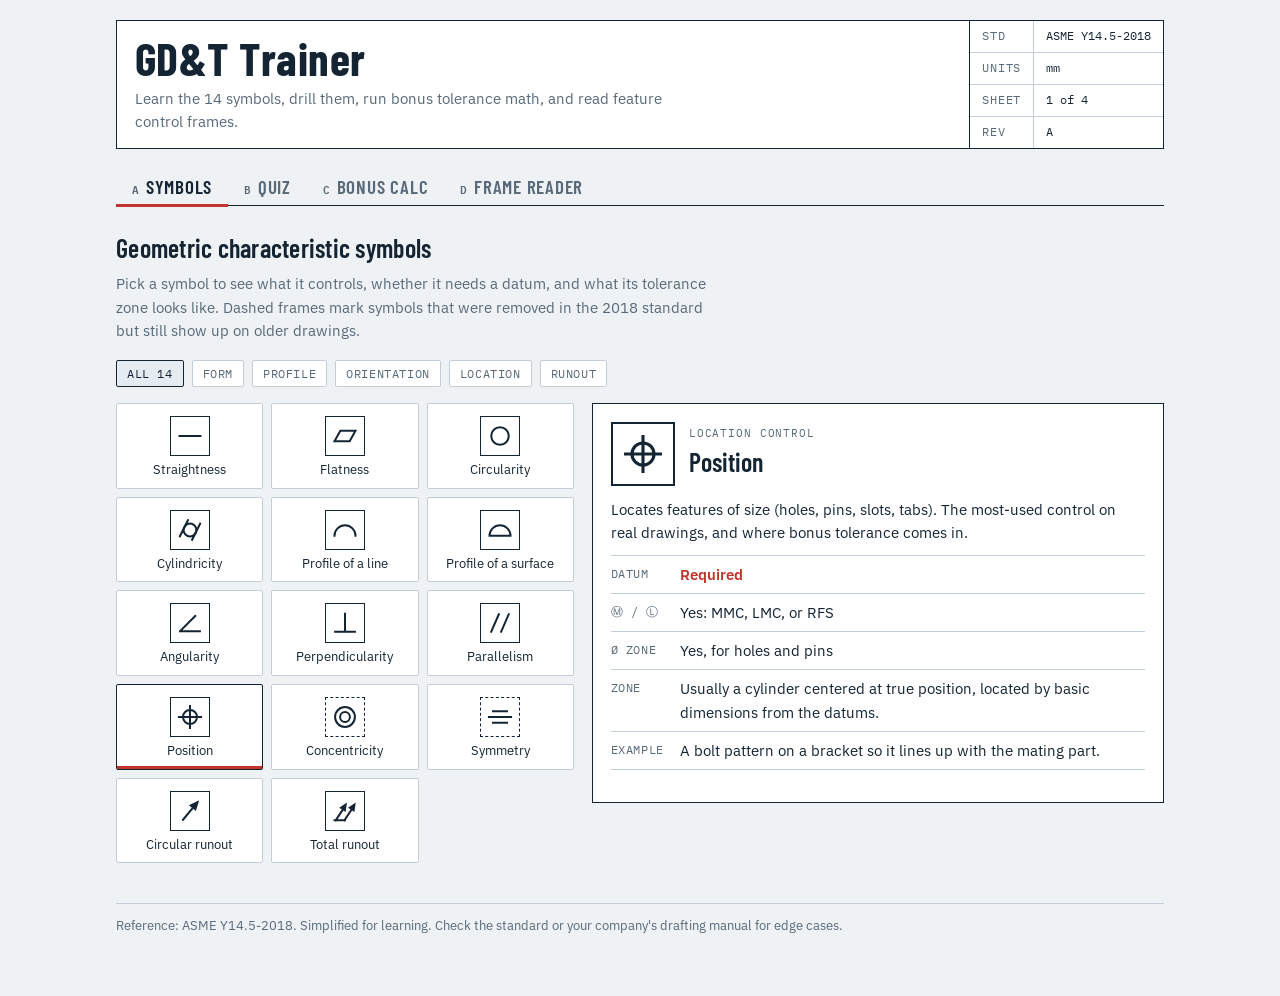
==== index.html @ 417ec767 "Add GD&T Trainer site Co-Authored-By: Claude Opus 5.5 <noreply@anthropic.com> Claude-Session: https:" ====
<!doctype html>
<html lang="en">
<head>
<meta charset="utf-8">
<meta name="viewport" content="width=device-width, initial-scale=1, viewport-fit=cover">
<title>GD&amp;T Trainer</title>
<link rel="preconnect" href="https://fonts.googleapis.com">
<link rel="preconnect" href="https://fonts.gstatic.com" crossorigin>
<link rel="stylesheet" href="https://fonts.googleapis.com/css2?family=Barlow+Condensed:wght@500;600;700&family=IBM+Plex+Sans:wght@400;500;600&family=IBM+Plex+Mono:wght@400;500;600&display=swap">
<style>
/* Layout: a drawing sheet. Title-block header strip, zone tabs, redline accent for markup and errors. */
:root {
  --paper: #EEF2F5;
  --sheet: #FFFFFF;
  --ink: #142433;
  --muted: #586979;
  --line: #C3CED8;
  --tint: #E4EBF1;
  --red: #C1352D;
  --red-soft: #F7E3E1;
  --ok: #2B7A4B;
  --ok-soft: #DFF0E5;
  --display: "Barlow Condensed", "Arial Narrow", "Helvetica Neue", sans-serif;
  --body: "IBM Plex Sans", "Segoe UI", system-ui, sans-serif;
  --mono: "IBM Plex Mono", ui-monospace, "SFMono-Regular", Menlo, monospace;
}
@media (prefers-color-scheme: dark) {
  :root:not([data-theme="light"]) {
    --paper: #0E161E; --sheet: #15202A; --ink: #DCE6EE; --muted: #8FA2B3; --line: #2B3A48;
    --tint: #1B2834; --red: #FF6F62; --red-soft: #3A1E1D; --ok: #5DCB8C; --ok-soft: #173326;
    color-scheme: dark;
  }
}
:root[data-theme="dark"] {
  --paper: #0E161E; --sheet: #15202A; --ink: #DCE6EE; --muted: #8FA2B3; --line: #2B3A48;
  --tint: #1B2834; --red: #FF6F62; --red-soft: #3A1E1D; --ok: #5DCB8C; --ok-soft: #173326;
  color-scheme: dark;
}
* { box-sizing: border-box; }
html, body { margin: 0; } [hidden] { display: none !important; }
body { background: var(--paper); color: var(--ink); font-family: var(--body); font-size: 15px; line-height: 1.55; }
.wrap { max-width: 1080px; margin: 0 auto; padding-inline: 16px; padding-block: 20px 48px; }

/* Title block */
.tb { display: grid; grid-template-columns: 1fr auto; border: 1.5px solid var(--ink); background: var(--sheet); }
.tb-name { padding: 14px 18px; border-right: 1.5px solid var(--ink); min-width: 0; }
.tb-name h1 { font-family: var(--display); font-weight: 700; font-size: clamp(30px, 6vw, 46px); line-height: 1; margin: 0; letter-spacing: .01em; text-wrap: balance; }
.tb-name p { margin: 6px 0 0; color: var(--muted); max-width: 60ch; }
.tb-meta { display: grid; grid-template-columns: auto auto; font-family: var(--mono); font-size: 12px; }
.tb-meta div { padding: 6px 12px; border-bottom: 1px solid var(--line); }
.tb-meta div:nth-child(odd) { color: var(--muted); text-transform: uppercase; letter-spacing: .06em; border-right: 1px solid var(--line); }
.tb-meta div:nth-last-child(-n+2) { border-bottom: 0; }
@media (max-width: 640px) {
  .tb { grid-template-columns: 1fr; }
  .tb-name { border-right: 0; border-bottom: 1.5px solid var(--ink); }
}

/* Tabs */
nav.tabs { display: flex; flex-wrap: wrap; gap: 0; margin-top: 18px; border-bottom: 1.5px solid var(--ink); }
nav.tabs button { font-family: var(--display); font-size: 19px; font-weight: 600; letter-spacing: .04em; text-transform: uppercase; background: none; border: 0; color: var(--muted); padding: 8px 16px 6px; cursor: pointer; border-bottom: 3px solid transparent; margin-bottom: -1.5px; }
nav.tabs button span { font-family: var(--mono); font-size: 11px; margin-right: 6px; color: var(--muted); }
nav.tabs button[aria-selected="true"] { color: var(--ink); border-bottom-color: var(--red); }
nav.tabs button:hover { color: var(--ink); }
button:focus-visible, select:focus-visible, input:focus-visible { outline: 2px solid var(--red); outline-offset: 2px; }
section.panel { padding-top: 22px; }
.lede { color: var(--muted); max-width: 68ch; margin: 0 0 18px; }
h2 { font-family: var(--display); font-size: 26px; font-weight: 600; margin: 0 0 4px; letter-spacing: .01em; }
h3 { font-family: var(--display); font-size: 20px; font-weight: 600; margin: 0; }

/* Symbols */
.filters { display: flex; flex-wrap: wrap; gap: 8px; margin-bottom: 16px; }
.chip { font-family: var(--mono); font-size: 12px; text-transform: uppercase; letter-spacing: .05em; padding: 5px 10px; border: 1px solid var(--line); background: var(--sheet); color: var(--muted); cursor: pointer; border-radius: 2px; }
.chip[aria-pressed="true"] { border-color: var(--ink); color: var(--ink); background: var(--tint); }
.sym-layout { display: grid; grid-template-columns: minmax(0, 1fr) minmax(0, 1.25fr); gap: 18px; align-items: start; }
@media (max-width: 760px) { .sym-layout { grid-template-columns: 1fr; } }
.sym-grid { display: grid; grid-template-columns: repeat(auto-fill, minmax(116px, 1fr)); gap: 8px; }
.sym-btn { display: grid; justify-items: center; gap: 6px; padding: 12px 6px 10px; background: var(--sheet); border: 1px solid var(--line); color: var(--ink); cursor: pointer; text-align: center; font-family: var(--body); font-size: 12.5px; line-height: 1.25; border-radius: 2px; }
.sym-btn:hover { border-color: var(--muted); }
.sym-btn[aria-pressed="true"] { border-color: var(--ink); box-shadow: inset 0 -3px 0 var(--red); }
.sym-btn .glyph { width: 40px; height: 40px; display: grid; place-items: center; border: 1.5px solid var(--ink); }
.sym-btn.removed .glyph { border-style: dashed; }
.detail { background: var(--sheet); border: 1.5px solid var(--ink); padding: 18px; position: sticky; top: calc(env(safe-area-inset-top, 0px) + 12px); }
.detail-head { display: flex; gap: 14px; align-items: center; margin-bottom: 12px; }
.detail-head .glyph { width: 64px; height: 64px; flex: none; display: grid; place-items: center; border: 2px solid var(--ink); }
.cat { font-family: var(--mono); font-size: 11px; text-transform: uppercase; letter-spacing: .08em; color: var(--muted); }
dl.facts { display: grid; grid-template-columns: auto 1fr; gap: 0; margin: 0 0 14px; border-top: 1px solid var(--line); }
dl.facts dt, dl.facts dd { padding: 7px 0; border-bottom: 1px solid var(--line); margin: 0; }
dl.facts dt { font-family: var(--mono); font-size: 11.5px; text-transform: uppercase; letter-spacing: .05em; color: var(--muted); padding-right: 16px; padding-top: 9px; }
.detail p { margin: 0 0 10px; max-width: 62ch; }
.note { font-size: 13.5px; background: var(--red-soft); border-left: 3px solid var(--red); padding: 8px 12px; }
.tag-required { color: var(--red); font-weight: 600; }

/* Quiz */
.quiz-card { background: var(--sheet); border: 1.5px solid var(--ink); padding: 20px; max-width: 720px; }
.quiz-top { display: flex; justify-content: space-between; align-items: baseline; gap: 12px; flex-wrap: wrap; font-family: var(--mono); font-size: 12px; color: var(--muted); text-transform: uppercase; letter-spacing: .06em; margin-bottom: 10px; }
.progress { height: 3px; background: var(--tint); margin-bottom: 18px; }
.progress i { display: block; height: 100%; background: var(--red); transition: width .25s; }
.q-glyph { width: 84px; height: 84px; display: grid; place-items: center; border: 2px solid var(--ink); margin-bottom: 14px; }
.q-prompt { font-size: 17px; font-weight: 500; margin: 0 0 16px; max-width: 60ch; }
.opts { display: grid; gap: 8px; }
.opt { text-align: left; font: inherit; padding: 10px 14px; background: var(--paper); border: 1px solid var(--line); color: var(--ink); cursor: pointer; border-radius: 2px; display: flex; gap: 10px; align-items: baseline; }
.opt b { font-family: var(--mono); font-size: 12px; color: var(--muted); }
.opt:hover:not(:disabled) { border-color: var(--ink); }
.opt:disabled { cursor: default; }
.opt.right { background: var(--ok-soft); border-color: var(--ok); }
.opt.wrong { background: var(--red-soft); border-color: var(--red); }
.explain { margin-top: 14px; padding: 12px 14px; border-left: 3px solid var(--ok); background: var(--tint); font-size: 14px; }
.explain.bad { border-left-color: var(--red); }
.row { display: flex; gap: 10px; flex-wrap: wrap; align-items: center; margin-top: 16px; }
.btn { font-family: var(--display); font-size: 17px; font-weight: 600; letter-spacing: .05em; text-transform: uppercase; padding: 8px 18px; background: var(--ink); color: var(--sheet); border: 1.5px solid var(--ink); cursor: pointer; border-radius: 2px; }
.btn.ghost { background: transparent; color: var(--ink); }
.score-big { font-family: var(--display); font-size: 64px; font-weight: 700; line-height: 1; font-variant-numeric: tabular-nums; }

/* Calculator */
.calc { display: grid; grid-template-columns: minmax(0, 1fr) minmax(0, 1fr); gap: 18px; align-items: start; }
@media (max-width: 760px) { .calc { grid-template-columns: 1fr; } }
.box { background: var(--sheet); border: 1.5px solid var(--ink); padding: 18px; min-width: 0; }
.fields { display: grid; grid-template-columns: 1fr 1fr; gap: 12px 14px; }
.fields .full { grid-column: 1 / -1; }
label.f { display: grid; gap: 4px; font-family: var(--mono); font-size: 11.5px; text-transform: uppercase; letter-spacing: .05em; color: var(--muted); }
label.f input, label.f select { font-family: var(--mono); font-size: 15px; padding: 7px 9px; border: 1px solid var(--line); background: var(--paper); color: var(--ink); border-radius: 2px; width: 100%; min-width: 0; }
.seg { display: flex; border: 1px solid var(--line); border-radius: 2px; overflow: hidden; }
.seg button { flex: 1; font-family: var(--mono); font-size: 13px; padding: 7px 4px; border: 0; background: var(--paper); color: var(--muted); cursor: pointer; }
.seg button + button { border-left: 1px solid var(--line); }
.seg button[aria-pressed="true"] { background: var(--ink); color: var(--sheet); }
.results { display: grid; grid-template-columns: auto 1fr; margin: 14px 0 0; font-variant-numeric: tabular-nums; }
.results dt, .results dd { margin: 0; padding: 6px 0; border-bottom: 1px solid var(--line); }
.results dt { color: var(--muted); padding-right: 14px; font-size: 13.5px; }
.results dd { font-family: var(--mono); text-align: right; }
.verdict { display: inline-block; font-family: var(--display); font-weight: 700; font-size: 20px; letter-spacing: .06em; padding: 3px 14px; border: 2px solid currentColor; }
.verdict.pass { color: var(--ok); }
.verdict.fail { color: var(--red); }
.zone-svg { width: 100%; max-width: 360px; height: auto; display: block; margin: 0 auto; }
.legend { display: flex; flex-wrap: wrap; gap: 14px; font-size: 12.5px; color: var(--muted); justify-content: center; margin-top: 6px; }
.legend i { display: inline-block; width: 18px; height: 0; border-top: 2px solid; vertical-align: middle; margin-right: 6px; }
.work { font-family: var(--mono); font-size: 13px; background: var(--tint); padding: 10px 12px; margin-top: 14px; overflow-x: auto; white-space: pre; line-height: 1.6; }

/* FCF */
.fcf-wrap { overflow-x: auto; padding: 18px 0; }
.fcf { display: inline-flex; border: 2px solid var(--ink); font-family: var(--mono); font-size: 22px; background: var(--sheet); }
.fcf > div { padding: 6px 14px; display: flex; align-items: center; gap: 4px; min-height: 48px; white-space: nowrap; }
.fcf > div + div { border-left: 2px solid var(--ink); }
.fcf .g { width: 30px; height: 30px; }
.circ { display: inline-grid; place-items: center; width: 22px; height: 22px; border: 1.6px solid var(--ink); border-radius: 50%; font-size: 13px; font-weight: 600; }
.presets { display: flex; flex-wrap: wrap; gap: 8px; margin-bottom: 14px; }
.issues { list-style: none; padding: 0; margin: 12px 0 0; display: grid; gap: 6px; }
.issues li { padding: 8px 12px; font-size: 14px; border-left: 3px solid var(--red); background: var(--red-soft); }
.issues li.ok { border-left-color: var(--ok); background: var(--ok-soft); }
.reading p { margin: 0 0 10px; max-width: 66ch; }
.foot { margin-top: 40px; padding-top: 12px; border-top: 1px solid var(--line); font-size: 12.5px; color: var(--muted); }
@media (prefers-reduced-motion: reduce) { * { transition: none !important; } }
</style>
</head>
<body>

<div class="wrap">
  <header class="tb">
    <div class="tb-name">
      <h1>GD&amp;T Trainer</h1>
      <p>Learn the 14 symbols, drill them, run bonus tolerance math, and read feature control frames.</p>
    </div>
    <div class="tb-meta">
      <div>Std</div><div>ASME Y14.5-2018</div>
      <div>Units</div><div>mm</div>
      <div>Sheet</div><div id="sheetNo">1 of 4</div>
      <div>Rev</div><div>A</div>
    </div>
  </header>

  <nav class="tabs" role="tablist">
    <button role="tab" id="t-symbols" data-tab="symbols" aria-selected="true"><span>A</span>Symbols</button>
    <button role="tab" id="t-quiz" data-tab="quiz" aria-selected="false"><span>B</span>Quiz</button>
    <button role="tab" id="t-bonus" data-tab="bonus" aria-selected="false"><span>C</span>Bonus calc</button>
    <button role="tab" id="t-fcf" data-tab="fcf" aria-selected="false"><span>D</span>Frame reader</button>
  </nav>

  <!-- SYMBOLS -->
  <section class="panel" id="p-symbols">
    <h2>Geometric characteristic symbols</h2>
    <p class="lede">Pick a symbol to see what it controls, whether it needs a datum, and what its tolerance zone looks like. Dashed frames mark symbols that were removed in the 2018 standard but still show up on older drawings.</p>
    <div class="filters" id="filters"></div>
    <div class="sym-layout">
      <div class="sym-grid" id="symGrid"></div>
      <article class="detail" id="symDetail" aria-live="polite"></article>
    </div>
  </section>

  <!-- QUIZ -->
  <section class="panel" id="p-quiz" hidden>
    <h2>Quiz</h2>
    <p class="lede">Ten questions per round, mixing symbol recognition with the concepts interviewers ask about: MMC, bonus tolerance, datums, Rule #1.</p>
    <div class="quiz-card" id="quiz"></div>
  </section>

  <!-- BONUS -->
  <section class="panel" id="p-bonus" hidden>
    <h2>Position and bonus tolerance</h2>
    <p class="lede">Set up a hole or pin with a position callout, enter what the CMM measured, and see whether the part passes. The plot shows the tolerance zone around true position and where the measured axis landed.</p>
    <div class="calc">
      <div class="box">
        <div class="fields">
          <div class="full">
            <label class="f" for="featHole">Feature</label>
            <div class="seg" id="featSeg"><button id="featHole" data-v="hole" aria-pressed="true">Hole (internal)</button><button id="featPin" data-v="pin" aria-pressed="false">Pin (external)</button></div>
          </div>
          <label class="f">Min size Ø<input id="cMin" type="number" step="0.01" value="10.00"></label>
          <label class="f">Max size Ø<input id="cMax" type="number" step="0.01" value="10.20"></label>
          <label class="f">Position tol Ø<input id="cTol" type="number" step="0.01" min="0" value="0.10"></label>
          <label class="f">Modifier
            <select id="cMod"><option value="M" selected>Ⓜ MMC</option><option value="R">RFS (none)</option><option value="L">Ⓛ LMC</option></select>
          </label>
          <label class="f full">Measured size Ø<input id="cAct" type="number" step="0.01" value="10.15"></label>
          <label class="f">Measured ΔX<input id="cDx" type="number" step="0.01" value="0.06"></label>
          <label class="f">Measured ΔY<input id="cDy" type="number" step="0.01" value="0.08"></label>
        </div>
        <dl class="results" id="cResults"></dl>
      </div>
      <div class="box">
        <div style="display:flex;justify-content:space-between;align-items:center;gap:10px;flex-wrap:wrap;margin-bottom:10px">
          <h3>Tolerance zone</h3><span id="cVerdict"></span>
        </div>
        <svg class="zone-svg" id="zoneSvg" viewBox="0 0 300 300" role="img" aria-label="Position tolerance zone plot"></svg>
        <div class="legend"><span><i style="border-color:var(--muted);border-top-style:dashed"></i>Stated zone</span><span><i style="border-color:var(--ok)"></i>Zone with bonus</span><span><i style="border-color:var(--red)"></i>Measured axis</span></div>
        <div class="work" id="cWork"></div>
      </div>
    </div>
  </section>

  <!-- FCF -->
  <section class="panel" id="p-fcf" hidden>
    <h2>Feature control frame reader</h2>
    <p class="lede">Build a frame cell by cell and get a plain-English reading. The checker flags callouts that are invalid per Y14.5, like a datum on a form control or MMC on runout.</p>
    <div class="presets" id="presets"></div>
    <div class="box">
      <div class="fields" style="grid-template-columns:repeat(auto-fit,minmax(130px,1fr))">
        <label class="f">Characteristic<select id="fSym"></select></label>
        <label class="f">Zone shape<select id="fDia"><option value="0">Width (planes)</option><option value="1">Ø Diameter (cylinder)</option></select></label>
        <label class="f">Tolerance<input id="fTol" type="number" step="0.01" min="0" value="0.10"></label>
        <label class="f">Modifier<select id="fMod"><option value="">None (RFS)</option><option value="M">Ⓜ MMC</option><option value="L">Ⓛ LMC</option></select></label>
        <label class="f">Primary<select id="fA"></select></label>
        <label class="f">Secondary<select id="fB"></select></label>
        <label class="f">Tertiary<select id="fC"></select></label>
      </div>
      <div class="fcf-wrap"><div class="fcf" id="fcfOut"></div></div>
      <div class="reading" id="fRead"></div>
      <ul class="issues" id="fIssues"></ul>
    </div>
  </section>

  <p class="foot">Reference: ASME Y14.5-2018. Simplified for learning. Check the standard or your company's drafting manual for edge cases.</p>
</div>

<script>
(function () {
  // ---------- Symbol glyphs (24x24) ----------
  var G = {
    straightness: '<path d="M3 12H21"/>',
    flatness: '<path d="M8 7.5H21L16 16.5H3Z"/>',
    circularity: '<circle cx="12" cy="12" r="7.5"/>',
    cylindricity: '<circle cx="12" cy="12" r="5.5"/><path d="M3.3 17.4L10.2 3.6M13.8 20.4L20.7 6.6"/>',
    profileLine: '<path d="M3 17A9 9 0 0 1 21 17"/>',
    profileSurface: '<path d="M3 17A9 9 0 0 1 21 17Z"/>',
    angularity: '<path d="M3.5 19H20.5M3.5 19L16.5 6"/>',
    perpendicularity: '<path d="M3.5 19.5H20.5M12 19.5V4"/>',
    parallelism: '<path d="M4.5 19.5L11 4.5M13 19.5L19.5 4.5"/>',
    position: '<circle cx="12" cy="12" r="6"/><path d="M12 2.5V21.5M2.5 12H21.5"/>',
    concentricity: '<circle cx="12" cy="12" r="8.5"/><circle cx="12" cy="12" r="4.2"/>',
    symmetry: '<path d="M2.5 12H21.5M6 7H18M6 17H18"/>',
    circularRunout: '<path d="M6 19.5L16 7.5"/><path d="M18.5 4.5L12.6 7.2L16.6 10.6Z" fill="currentColor"/>',
    totalRunout: '<path d="M3 20H12M4 20L11 9.5M11.5 20L18.5 9.5"/><path d="M12.6 6.5L8.6 9.2L11.9 11.4Z M20.1 6.5L16.1 9.2L19.4 11.4Z" fill="currentColor"/>'
  };
  function glyph(id, px) {
    return '<svg width="' + px + '" height="' + px + '" viewBox="0 0 24 24" fill="none" stroke="currentColor" stroke-width="1.7" stroke-linecap="square" stroke-linejoin="miter" aria-hidden="true">' + G[id] + '</svg>';
  }

  // ---------- Symbol data ----------
  var CATS = { form: "Form", profile: "Profile", orientation: "Orientation", location: "Location", runout: "Runout" };
  var S = [
    { id: "straightness", name: "Straightness", cat: "form", datum: "never", mod: "Only when applied to a feature of size (derived median line)", dia: "Only for an axis",
      zone: "Surface element: two parallel lines in each cross-section. Axis (derived median line): a cylinder.",
      what: "Controls how straight a line element of a surface is, or how straight the axis of a pin or shaft is.",
      ex: "A long shaft or linear rail where bow along the length matters." },
    { id: "flatness", name: "Flatness", cat: "form", datum: "never", mod: "Only for derived median plane (2018)", dia: "No",
      zone: "Two parallel planes the full surface must lie between.",
      what: "Controls how flat a single surface is. No orientation or location relative to anything else.",
      ex: "A sealing face or a mounting pad that sits on another part." },
    { id: "circularity", name: "Circularity (roundness)", cat: "form", datum: "never", mod: "No", dia: "No",
      zone: "Two concentric circles, checked independently at each cross-section.",
      what: "Controls how round each cross-section is. Each slice is judged on its own, so taper and bend are not controlled.",
      ex: "A bearing journal or an O-ring groove diameter." },
    { id: "cylindricity", name: "Cylindricity", cat: "form", datum: "never", mod: "No", dia: "No",
      zone: "Two coaxial cylinders the whole surface must lie between, all at once.",
      what: "Combines circularity, straightness, and taper into one control over the entire cylindrical surface.",
      ex: "A hydraulic piston bore or a precision shaft for a press fit." },
    { id: "profileLine", name: "Profile of a line", cat: "profile", datum: "optional", mod: "No (the datum references can carry modifiers)", dia: "No",
      zone: "Two curves offset from the true profile, checked at each cross-section.",
      what: "Controls a 2D cross-section of a surface against its basic (true) profile. Without datums it controls form only.",
      ex: "An airfoil section or an extrusion profile." },
    { id: "profileSurface", name: "Profile of a surface", cat: "profile", datum: "optional", mod: "No (the datum references can carry modifiers)", dia: "No",
      zone: "Two surfaces offset from the true profile (equal split by default, or unequal with the Ⓤ modifier).",
      what: "The most versatile control. With datums it controls size, form, orientation, and location of a surface at once. Very common on castings, sheet metal, and machined complex surfaces.",
      ex: "The outer surface of a cast suspension upright, or any curved surface defined in CAD." },
    { id: "angularity", name: "Angularity", cat: "orientation", datum: "required", mod: "Yes, when applied to a feature of size", dia: "Only for an axis",
      zone: "Two parallel planes at the basic angle to the datum. For an axis, a cylinder at that angle.",
      what: "Controls orientation at any angle other than 0° or 90°. The angle itself is a basic dimension.",
      ex: "A chamfered mounting face or an angled hole for a shock mount bolt." },
    { id: "perpendicularity", name: "Perpendicularity", cat: "orientation", datum: "required", mod: "Yes, when applied to a feature of size", dia: "Only for an axis",
      zone: "Two parallel planes at 90° to the datum. For an axis, a cylinder at 90° (use Ø).",
      what: "Controls how square a surface or axis is to a datum. Orientation only, not location.",
      ex: "A bore that must be square to its mounting face, like a bearing seat in a hub." },
    { id: "parallelism", name: "Parallelism", cat: "orientation", datum: "required", mod: "Yes, when applied to a feature of size", dia: "Only for an axis",
      zone: "Two planes parallel to the datum. For an axis, a cylinder parallel to it.",
      what: "Controls orientation at 0° to a datum. Also limits flatness of that surface, since the surface must fit in the zone.",
      ex: "The top and bottom faces of a spacer or the two rails of a slide." },
    { id: "position", name: "Position", cat: "location", datum: "required", mod: "Yes: MMC, LMC, or RFS", dia: "Yes, for holes and pins",
      zone: "Usually a cylinder centered at true position, located by basic dimensions from the datums.",
      what: "Locates features of size (holes, pins, slots, tabs). The most-used control on real drawings, and where bonus tolerance comes in.",
      ex: "A bolt pattern on a bracket so it lines up with the mating part." },
    { id: "concentricity", name: "Concentricity", cat: "location", datum: "required", mod: "No (RFS only)", dia: "Yes", removed: true,
      zone: "A cylinder about the datum axis that all derived median points must lie within.",
      what: "Controls the median points of a feature relative to a datum axis. Very hard to inspect, which is why it was removed.",
      ex: "On older drawings. Use runout, position, or profile instead." },
    { id: "symmetry", name: "Symmetry", cat: "location", datum: "required", mod: "No (RFS only)", dia: "No", removed: true,
      zone: "Two parallel planes centered on the datum center plane that all median points must lie within.",
      what: "The planar version of concentricity. Removed for the same reason.",
      ex: "On older drawings. Use position or profile instead." },
    { id: "circularRunout", name: "Circular runout", cat: "runout", datum: "required", mod: "No (RFS only)", dia: "No",
      zone: "Full indicator movement at each circular element as the part rotates 360° on the datum axis.",
      what: "Checked with a dial indicator at one location at a time while spinning the part. Catches roundness and wobble at each element.",
      ex: "A brake rotor face or a pulley diameter relative to its bore." },
    { id: "totalRunout", name: "Total runout", cat: "runout", datum: "required", mod: "No (RFS only)", dia: "No",
      zone: "Full indicator movement over the entire surface as the part rotates and the indicator traverses the length.",
      what: "Stricter than circular runout. Controls the whole surface at once: roundness, straightness, taper, and coaxiality together.",
      ex: "A high-speed shaft where the whole length must spin true." }
  ];
  var byId = {}; S.forEach(function (s) { byId[s.id] = s; });

  // ---------- Storage (safe) ----------
  function sGet(k) { try { return localStorage.getItem(k); } catch (e) { return null; } }
  function sSet(k, v) { try { localStorage.setItem(k, v); } catch (e) {} }

  // ---------- Tabs ----------
  var tabs = ["symbols", "quiz", "bonus", "fcf"];
  function showTab(t) {
    if (tabs.indexOf(t) < 0) t = "symbols";
    tabs.forEach(function (x, i) {
      document.getElementById("p-" + x).hidden = x !== t;
      document.getElementById("t-" + x).setAttribute("aria-selected", x === t ? "true" : "false");
      if (x === t) document.getElementById("sheetNo").textContent = (i + 1) + " of 4";
    });
    sSet("gdt-tab", t);
  }
  document.querySelectorAll("nav.tabs button").forEach(function (b) {
    b.addEventListener("click", function () { showTab(b.dataset.tab); try { history.replaceState(null, "", "#" + b.dataset.tab); } catch (e) {} });
  });

  // ---------- Symbols tab ----------
  var activeCat = "all", activeSym = "position";
  var filters = document.getElementById("filters");
  [["all", "All 14"]].concat(Object.keys(CATS).map(function (k) { return [k, CATS[k]]; })).forEach(function (f) {
    var b = document.createElement("button");
    b.className = "chip"; b.textContent = f[1]; b.dataset.cat = f[0];
    b.setAttribute("aria-pressed", f[0] === "all" ? "true" : "false");
    b.addEventListener("click", function () {
      activeCat = f[0];
      filters.querySelectorAll(".chip").forEach(function (c) { c.setAttribute("aria-pressed", c.dataset.cat === activeCat ? "true" : "false"); });
      renderGrid();
    });
    filters.appendChild(b);
  });
  function renderGrid() {
    var g = document.getElementById("symGrid"); g.innerHTML = "";
    S.filter(function (s) { return activeCat === "all" || s.cat === activeCat; }).forEach(function (s) {
      var b = document.createElement("button");
      b.className = "sym-btn" + (s.removed ? " removed" : "");
      b.setAttribute("aria-pressed", s.id === activeSym ? "true" : "false");
      b.innerHTML = '<span class="glyph">' + glyph(s.id, 28) + '</span><span>' + s.name.replace(" (roundness)", "") + '</span>';
      b.addEventListener("click", function () { activeSym = s.id; renderGrid(); renderDetail(); });
      g.appendChild(b);
    });
  }
  function renderDetail() {
    var s = byId[activeSym];
    var datum = s.datum === "never" ? "Never. Form controls stand alone." : s.datum === "required" ? '<span class="tag-required">Required</span>' : "Optional. Without datums it controls form only.";
    document.getElementById("symDetail").innerHTML =
      '<div class="detail-head"><span class="glyph">' + glyph(s.id, 44) + '</span><div><div class="cat">' + CATS[s.cat] + ' control</div><h3 style="font-size:26px">' + s.name + '</h3></div></div>' +
      '<p>' + s.what + '</p>' +
      '<dl class="facts"><dt>Datum</dt><dd>' + datum + '</dd><dt>Ⓜ / Ⓛ</dt><dd>' + s.mod + '</dd><dt>Ø zone</dt><dd>' + s.dia + '</dd><dt>Zone</dt><dd>' + s.zone + '</dd><dt>Example</dt><dd>' + s.ex + '</dd></dl>' +
      (s.removed ? '<p class="note">Removed in ASME Y14.5-2018. Still worth recognizing on legacy drawings.</p>' : '');
  }
  renderGrid(); renderDetail();

  // ---------- Quiz ----------
  var CONCEPTS = [
    { q: "A hole is dimensioned Ø10.0–10.2 with position Ø0.1 Ⓜ. It measures Ø10.15. How much position tolerance is allowed?", a: "Ø0.25", w: ["Ø0.10", "Ø0.15", "Ø0.30"],
      e: "MMC of a hole is its smallest size, 10.0. Bonus = 10.15 − 10.0 = 0.15. Total = 0.1 + 0.15 = Ø0.25." },
    { q: "What is the MMC size of a pin dimensioned Ø8.0–8.1?", a: "Ø8.1", w: ["Ø8.0", "Ø8.05", "Depends on the datum"],
      e: "Maximum material condition is when the part has the most material. For an external feature like a pin, that's the largest size." },
    { q: "What is the MMC size of a hole dimensioned Ø6.0–6.2?", a: "Ø6.0", w: ["Ø6.2", "Ø6.1", "There is no MMC for holes"],
      e: "For an internal feature, the most material is left in the part when the hole is smallest." },
    { q: "Which group of controls never references a datum?", a: "Form: flatness, straightness, circularity, cylindricity", w: ["Orientation: parallelism, perpendicularity, angularity", "Runout: circular and total", "Location: position"],
      e: "Form controls compare a feature to a perfect version of itself, so there's nothing to reference." },
    { q: "What does Rule #1 (the envelope principle) say?", a: "A feature of size can't extend past a boundary of perfect form at MMC", w: ["All tolerances apply RFS unless stated", "Datums must be 3-2-1", "Basic dimensions have zero tolerance"],
      e: "Rule #1 means size tolerance also limits form. A Ø10.0–10.2 pin at Ø10.2 everywhere must be perfectly straight." },
    { q: "A plate is 10 ± 0.1 thick. Someone adds a flatness callout of 0.3 to the top face. What's wrong?", a: "Rule #1 already limits flatness to 0.2, so 0.3 does nothing", w: ["Flatness needs a datum", "Flatness must use Ø", "Nothing, it's fine"],
      e: "The size tolerance is 0.2 total, and Rule #1 already holds form within that. A flatness callout is only useful as a refinement smaller than 0.2." },
    { q: "A hole's measured center is offset ΔX = 0.03, ΔY = 0.04 from true position. What's its actual position (diametral)?", a: "Ø0.10", w: ["Ø0.05", "Ø0.07", "Ø0.14"],
      e: "Radial offset = √(0.03² + 0.04²) = 0.05. Position zones are diameters, so double it: Ø0.10." },
    { q: "How many points of contact does each datum establish in a 3-2-1 setup?", a: "Primary 3, secondary 2, tertiary 1", w: ["Primary 1, secondary 2, tertiary 3", "All three need 3", "Primary 3, secondary 3, tertiary 3"],
      e: "Three points define the primary plane, two locate the secondary, and one stops the last degree of freedom. Together they constrain all six DOF." },
    { q: "How is a basic dimension shown on a drawing?", a: "Enclosed in a rectangle, with no tolerance", w: ["In parentheses", "Underlined", "With a ± after it"],
      e: "Basic dimensions define the theoretically exact location or shape. The tolerance comes from the feature control frame. Parentheses mean a reference dimension." },
    { q: "What's the difference between circular and total runout?", a: "Circular checks each circular element on its own; total checks the whole surface at once", w: ["Circular needs a datum, total doesn't", "Total runout only applies to faces", "There is no difference"],
      e: "With total runout the indicator traverses the full length while the part spins, so taper and straightness errors show up too." },
    { q: "Which two symbols were removed in ASME Y14.5-2018?", a: "Concentricity and symmetry", w: ["Circularity and cylindricity", "Profile of a line and angularity", "Circular and total runout"],
      e: "Both require finding median points, which is hard to inspect. Position, runout, or profile now cover those cases." },
    { q: "Hole Ø10.0–10.2 with position Ø0.1 Ⓜ. What size gauge pin checks it (the virtual condition)?", a: "Ø9.9", w: ["Ø10.0", "Ø10.1", "Ø10.3"],
      e: "Virtual condition for a hole at MMC = MMC − geometric tolerance = 10.0 − 0.1 = 9.9. A fixed Ø9.9 pin at true position must fit every good hole." },
    { q: "What does RFS (regardless of feature size) mean for a position callout?", a: "No bonus tolerance; the stated tolerance applies at any size", w: ["Bonus tolerance applies automatically", "Size isn't inspected", "The datum can shift"],
      e: "RFS is the default per Rule #2 when no modifier is shown. The zone stays the same no matter how big or small the feature is." },
    { q: "A surface has parallelism 0.05 to datum A. What else does that control on that surface?", a: "Its flatness, to within 0.05", w: ["Its location", "Its perpendicularity to B", "Nothing else"],
      e: "The whole surface must fit between two planes 0.05 apart, so it can't be less flat than that. Orientation controls also refine form." },
    { q: "Circularity vs. cylindricity: what does cylindricity control that circularity doesn't?", a: "Taper and straightness along the length", w: ["Location relative to a datum", "Roundness of each slice", "Surface finish"],
      e: "Circularity checks each cross-section independently. Cylindricity puts the entire surface between two coaxial cylinders." },
    { q: "Which control can control size, form, orientation, and location of a non-cylindrical surface at once?", a: "Profile of a surface", w: ["Position", "Flatness", "Total runout"],
      e: "Profile with a full datum reference frame locates and shapes the surface in one callout. That's why it's everywhere on castings and sheet metal." }
  ];
  function shuffle(a) { a = a.slice(); for (var i = a.length - 1; i > 0; i--) { var j = Math.floor(Math.random() * (i + 1)); var t = a[i]; a[i] = a[j]; a[j] = t; } return a; }
  var quiz = { qs: [], i: 0, score: 0, answered: false };
  function buildRound() {
    var symQs = shuffle(S).slice(0, 5).map(function (s) {
      var wrong = shuffle(S.filter(function (x) { return x.id !== s.id; })).slice(0, 3).map(function (x) { return x.name; });
      return { glyph: s.id, q: "Which characteristic is this symbol?", a: s.name, w: wrong, e: s.name + " (" + CATS[s.cat].toLowerCase() + "). " + s.what };
    });
    var conQs = shuffle(CONCEPTS).slice(0, 5);
    quiz.qs = shuffle(symQs.concat(conQs)).map(function (q) { q.opts = shuffle([q.a].concat(q.w)); return q; });
    quiz.i = 0; quiz.score = 0; quiz.answered = false;
    renderQ();
  }
  function renderQ() {
    var el = document.getElementById("quiz");
    var best = sGet("gdt-best");
    if (quiz.i >= quiz.qs.length) {
      var n = quiz.qs.length;
      if (!best || quiz.score > +best) { sSet("gdt-best", quiz.score); best = quiz.score; }
      el.innerHTML = '<div class="quiz-top"><span>Round complete</span><span>Best: ' + best + ' / ' + n + '</span></div>' +
        '<div class="score-big">' + quiz.score + ' / ' + n + '</div>' +
        '<p style="color:var(--muted);margin:8px 0 0">' + (quiz.score === n ? "Clean sheet." : quiz.score >= 7 ? "Solid. Run another round to hit the ones you missed." : "Look over the Symbols tab, then try again.") + '</p>' +
        '<div class="row"><button class="btn" id="qAgain">New round</button></div>';
      document.getElementById("qAgain").addEventListener("click", buildRound);
      return;
    }
    var q = quiz.qs[quiz.i];
    el.innerHTML = '<div class="quiz-top"><span>Question ' + (quiz.i + 1) + ' of ' + quiz.qs.length + '</span><span>Score ' + quiz.score + (best ? ' · Best ' + best : '') + '</span></div>' +
      '<div class="progress"><i style="width:' + (quiz.i / quiz.qs.length * 100) + '%"></i></div>' +
      (q.glyph ? '<div class="q-glyph">' + glyph(q.glyph, 56) + '</div>' : '') +
      '<p class="q-prompt">' + q.q + '</p><div class="opts" id="qOpts"></div><div id="qMore"></div>';
    var opts = document.getElementById("qOpts");
    q.opts.forEach(function (o, k) {
      var b = document.createElement("button");
      b.className = "opt"; b.innerHTML = "<b>" + "ABCD"[k] + "</b><span></span>";
      b.querySelector("span").textContent = o;
      b.addEventListener("click", function () { answer(b, o); });
      opts.appendChild(b);
    });
  }
  function answer(btn, o) {
    if (quiz.answered) return;
    quiz.answered = true;
    var q = quiz.qs[quiz.i], ok = o === q.a;
    if (ok) quiz.score++;
    document.querySelectorAll("#qOpts .opt").forEach(function (b) {
      b.disabled = true;
      if (b.querySelector("span").textContent === q.a) b.classList.add("right");
    });
    if (!ok) btn.classList.add("wrong");
    var more = document.getElementById("qMore");
    more.innerHTML = '<div class="explain' + (ok ? '' : ' bad') + '"><strong>' + (ok ? "Correct. " : "Not quite. ") + '</strong></div>' +
      '<div class="row"><button class="btn" id="qNext">' + (quiz.i === quiz.qs.length - 1 ? "See score" : "Next") + '</button></div>';
    more.querySelector(".explain").appendChild(document.createTextNode(q.e));
    var nx = document.getElementById("qNext");
    nx.addEventListener("click", function () { quiz.i++; quiz.answered = false; renderQ(); });
    nx.focus();
  }
  buildRound();

  // ---------- Bonus calculator ----------
  var feat = "hole";
  document.querySelectorAll("#featSeg button").forEach(function (b) {
    b.addEventListener("click", function () {
      feat = b.dataset.v;
      document.querySelectorAll("#featSeg button").forEach(function (x) { x.setAttribute("aria-pressed", x === b ? "true" : "false"); });
      if (feat === "pin") { cMin.value = "9.80"; cMax.value = "10.00"; cAct.value = "9.90"; }
      else { cMin.value = "10.00"; cMax.value = "10.20"; cAct.value = "10.15"; }
      calc();
    });
  });
  var cMin = document.getElementById("cMin"), cMax = document.getElementById("cMax"), cTol = document.getElementById("cTol"),
      cMod = document.getElementById("cMod"), cAct = document.getElementById("cAct"), cDx = document.getElementById("cDx"), cDy = document.getElementById("cDy");
  [cMin, cMax, cTol, cMod, cAct, cDx, cDy].forEach(function (i) { i.addEventListener("input", calc); });
  function f3(n) { return (Math.round(n * 1000) / 1000).toFixed(3); }
  function calc() {
    var lo = +cMin.value, hi = +cMax.value, tol = +cTol.value, mod = cMod.value, act = +cAct.value, dx = +cDx.value, dy = +cDy.value;
    var res = document.getElementById("cResults"), work = document.getElementById("cWork"), verdict = document.getElementById("cVerdict");
    if (!(hi >= lo) || isNaN(tol) || isNaN(act)) { res.innerHTML = '<dt>Check inputs</dt><dd>Max size must be ≥ min size</dd>'; return; }
    var mmc = feat === "hole" ? lo : hi, lmc = feat === "hole" ? hi : lo;
    var sizeOK = act >= lo - 1e-9 && act <= hi + 1e-9;
    var bonus = 0;
    if (mod === "M") bonus = Math.abs(act - mmc);
    if (mod === "L") bonus = Math.abs(act - lmc);
    if (!sizeOK) bonus = 0;
    var allowed = tol + bonus;
    var r = Math.sqrt(dx * dx + dy * dy), actualPos = 2 * r;
    var posOK = actualPos <= allowed + 1e-9;
    var vc, vcLabel;
    if (mod === "L") { vc = feat === "hole" ? lmc + tol : lmc - tol; vcLabel = "Virtual cond. (LMC)"; }
    else { vc = feat === "hole" ? mmc - tol : mmc + tol; vcLabel = mod === "M" ? "Virtual condition" : "Virtual cond. (if MMC)"; }
    res.innerHTML =
      '<dt>MMC size</dt><dd>Ø' + f3(mmc) + '</dd><dt>LMC size</dt><dd>Ø' + f3(lmc) + '</dd>' +
      '<dt>Bonus tolerance</dt><dd>' + (mod === "R" ? "none (RFS)" : "Ø" + f3(bonus)) + '</dd>' +
      '<dt>Allowed position</dt><dd><strong>Ø' + f3(allowed) + '</strong></dd>' +
      '<dt>Actual position</dt><dd><strong>Ø' + f3(actualPos) + '</strong></dd>' +
      '<dt>' + vcLabel + '</dt><dd>Ø' + f3(vc) + '</dd>';
    var pass = sizeOK && posOK;
    verdict.innerHTML = '<span class="verdict ' + (pass ? "pass" : "fail") + '">' + (pass ? "ACCEPT" : "REJECT") + '</span>';
    var lines = [];
    lines.push("Actual position = 2 × √(" + dx + "² + " + dy + "²) = Ø" + f3(actualPos));
    if (!sizeOK) lines.push("Size Ø" + act + " is outside " + lo + "–" + hi + ": rejected on size.");
    else if (mod === "M") lines.push("Bonus = |" + act + " − " + f3(mmc) + " (MMC)| = " + f3(bonus));
    else if (mod === "L") lines.push("Bonus = |" + act + " − " + f3(lmc) + " (LMC)| = " + f3(bonus));
    else lines.push("RFS: no bonus, zone stays Ø" + f3(tol));
    lines.push("Allowed = " + f3(tol) + " + " + f3(bonus) + " = Ø" + f3(allowed));
    lines.push(f3(actualPos) + (posOK ? " ≤ " : " > ") + f3(allowed) + "  →  position " + (posOK ? "OK" : "out"));
    work.textContent = lines.join("\n");
    drawZone(tol, allowed, dx, dy, posOK && sizeOK);
  }
  function drawZone(tol, allowed, dx, dy, ok) {
    var svg = document.getElementById("zoneSvg"), C = 150;
    var extent = Math.max(allowed / 2, Math.sqrt(dx * dx + dy * dy), tol / 2, 0.01) * 1.25;
    var k = 120 / extent;
    var px = C + dx * k, py = C - dy * k;
    var h = '';
    h += '<rect x="0" y="0" width="300" height="300" fill="none"/>';
    h += '<path d="M' + C + ' 14V286M14 ' + C + 'H286" stroke="var(--line)" stroke-width="1" fill="none"/>';
    h += '<circle cx="' + C + '" cy="' + C + '" r="' + (allowed / 2 * k) + '" fill="var(--ok-soft)" stroke="var(--ok)" stroke-width="2"/>';
    h += '<circle cx="' + C + '" cy="' + C + '" r="' + (tol / 2 * k) + '" fill="none" stroke="var(--muted)" stroke-width="1.5" stroke-dasharray="5 4"/>';
    h += '<path d="M' + C + ' ' + C + 'L' + px + ' ' + py + '" stroke="var(--red)" stroke-width="1.2" stroke-dasharray="3 3" fill="none"/>';
    h += '<circle cx="' + C + '" cy="' + C + '" r="3" fill="var(--ink)"/>';
    h += '<path d="M' + (px - 6) + ' ' + (py - 6) + 'L' + (px + 6) + ' ' + (py + 6) + 'M' + (px - 6) + ' ' + (py + 6) + 'L' + (px + 6) + ' ' + (py - 6) + '" stroke="var(--red)" stroke-width="2.4" fill="none"/>';
    h += '<text x="' + (C + 6) + '" y="' + (C + 16) + '" font-family="IBM Plex Mono, monospace" font-size="11" fill="var(--muted)">true pos.</text>';
    h += '<text x="286" y="' + (C - 6) + '" text-anchor="end" font-family="IBM Plex Mono, monospace" font-size="11" fill="var(--muted)">+X</text>';
    h += '<text x="' + (C + 6) + '" y="24" font-family="IBM Plex Mono, monospace" font-size="11" fill="var(--muted)">+Y</text>';
    h += '<text x="14" y="292" font-family="IBM Plex Mono, monospace" font-size="11" fill="var(--muted)">radius shown = ' + f3(extent) + ' mm</text>';
    svg.innerHTML = h;
  }
  calc();

  // ---------- Feature control frame ----------
  var fSym = document.getElementById("fSym"), fDia = document.getElementById("fDia"), fTol = document.getElementById("fTol"),
      fMod = document.getElementById("fMod"), fA = document.getElementById("fA"), fB = document.getElementById("fB"), fC = document.getElementById("fC");
  S.forEach(function (s) { var o = document.createElement("option"); o.value = s.id; o.textContent = s.name.replace(" (roundness)", ""); fSym.appendChild(o); });
  [fA, fB, fC].forEach(function (sel) {
    ["", "A", "B", "C", "D", "A Ⓜ", "B Ⓜ", "C Ⓜ"].forEach(function (v) { var o = document.createElement("option"); o.value = v; o.textContent = v || "—"; sel.appendChild(o); });
  });
  var PRESETS = [
    { n: "Bolt hole pattern", v: ["position", "1", "0.25", "M", "A", "B", "C"] },
    { n: "Square bore to face", v: ["perpendicularity", "1", "0.05", "", "A", "", ""] },
    { n: "Cast surface", v: ["profileSurface", "0", "0.80", "", "A", "B", "C"] },
    { n: "Sealing face", v: ["flatness", "0", "0.02", "", "", "", ""] },
    { n: "Shaft runout", v: ["totalRunout", "0", "0.03", "", "A", "", ""] },
    { n: "Find the mistake", v: ["flatness", "1", "0.05", "M", "A", "", ""] }
  ];
  var presets = document.getElementById("presets");
  PRESETS.forEach(function (p) {
    var b = document.createElement("button"); b.className = "chip"; b.textContent = p.n;
    b.addEventListener("click", function () {
      fSym.value = p.v[0]; fDia.value = p.v[1]; fTol.value = p.v[2]; fMod.value = p.v[3]; fA.value = p.v[4]; fB.value = p.v[5]; fC.value = p.v[6]; fcf();
    });
    presets.appendChild(b);
  });
  [fSym, fDia, fTol, fMod, fA, fB, fC].forEach(function (i) { i.addEventListener("input", fcf); i.addEventListener("change", fcf); });
  function circ(ch) { return '<span class="circ">' + ch + '</span>'; }
  function datumCell(v) {
    var parts = v.split(" ");
    return parts[0] + (parts[1] ? " " + circ("M") : "");
  }
  var ORD = ["primary", "secondary", "tertiary"];
  var DOF = ["3 points of contact (stops 3 DOF)", "2 points (stops 2 more)", "1 point (stops the last)"];
  function fcf() {
    var s = byId[fSym.value], dia = fDia.value === "1", tol = fTol.value || "0", mod = fMod.value;
    var ds = [fA.value, fB.value, fC.value];
    var datums = ds.filter(function (d) { return d; });
    var cells = '<div><span class="g">' + glyph(s.id, 30) + '</span></div>';
    cells += '<div>' + (dia ? "Ø" : "") + tol + (mod ? " " + circ(mod) : "") + '</div>';
    datums.forEach(function (d) { cells += '<div>' + datumCell(d) + '</div>'; });
    document.getElementById("fcfOut").innerHTML = cells;

    var issues = [];
    if (s.datum === "never" && datums.length) issues.push(s.name + " is a form control. It can't reference a datum.");
    if (s.datum === "required" && !datums.length) issues.push(s.name + " needs at least one datum reference.");
    if (dia && /^(No)/.test(s.dia)) issues.push("A Ø zone doesn't apply to " + s.name.toLowerCase() + ".");
    if (mod && /RFS only|^No$/.test(s.mod)) issues.push(s.name + " can't take an " + (mod === "M" ? "MMC" : "LMC") + " modifier. It's always RFS.");
    if (mod && s.id === "flatness" && !dia) issues.push("MMC on flatness only works for a derived median plane of a feature of size, which is rare. Check the intent.");
    if (mod && /^(Yes, when|Only when)/.test(s.mod)) issues.push("OK only if this frame applies to a feature of size (hole, pin, slot), not a plain surface.");
    if (s.id === "position" && !dia) issues.push("Position on a round hole or pin normally uses a Ø zone. Width zones are for slots and tabs.");
    var seen = {}; ds.forEach(function (d) { if (!d) return; var L = d[0]; if (seen[L]) issues.push("Datum " + L + " appears twice."); seen[L] = 1; });
    if (!fA.value && (fB.value || fC.value)) issues.push("Fill datums in order: primary first.");
    if (s.removed) issues.push(s.name + " was removed in Y14.5-2018. Use position, runout, or profile on new drawings.");
    if (+tol <= 0) issues.push("Tolerance must be greater than zero.");

    var zoneWord = dia ? "a Ø" + tol + " cylinder" : "two parallel " + (s.cat === "profile" ? "offset boundaries" : "planes") + " " + tol + " apart";
    var subject = {
      form: "The surface", profile: "The surface", orientation: dia ? "The axis of this feature" : "The surface",
      location: dia ? "The axis of this feature" : "The center plane of this feature", runout: "The surface"
    }[s.cat];
    var rel = "";
    if (s.cat === "orientation") rel = s.id === "perpendicularity" ? " oriented at exactly 90° to" : s.id === "parallelism" ? " exactly parallel to" : " at the basic angle to";
    var txt;
    if (s.cat === "runout") txt = "When the part is rotated 360° about datum axis " + (datums[0] || "?")[0] + ", the dial indicator reading " + (s.id === "totalRunout" ? "over the whole surface" : "at each circular element") + " can't move more than " + tol + " total.";
    else if (s.cat === "form") txt = subject + " must lie within " + zoneWord + ". This controls shape only, with no relationship to other features.";
    else if (s.cat === "orientation") txt = subject + " must lie within " + zoneWord + rel + " datum " + datums.map(function (d) { return d[0]; }).join(", ") + ". This controls orientation, not location.";
    else if (s.cat === "location") txt = subject + " must lie within " + zoneWord + " centered on its true position, which is located by basic dimensions from " + (datums.length ? "datums " + datums.map(function (d) { return d[0]; }).join(", ") : "the datums") + ".";
    else txt = subject + " must lie within " + zoneWord + " centered on the true profile defined by basic dimensions" + (datums.length ? ", located and oriented from datums " + datums.map(function (d) { return d[0]; }).join(", ") + "." : ". With no datums this controls form only.");
    var html = '<p>' + txt + '</p>';
    if (mod === "M") html += '<p>Ⓜ: the stated tolerance applies when the feature is at maximum material. As it moves toward LMC, the difference is added as bonus tolerance.</p>';
    else if (mod === "L") html += '<p>Ⓛ: the stated tolerance applies at least material, typically used to protect minimum wall thickness.</p>';
    else if (s.mod.indexOf("Yes") === 0) html += '<p>No modifier means RFS: the zone stays the same size regardless of the feature\'s actual size.</p>';
    if (datums.length) html += '<p style="color:var(--muted);font-size:14px">' + datums.map(function (d, i) { return "Datum " + d[0] + " is " + ORD[i] + ": " + DOF[i] + (d.indexOf("Ⓜ") > 0 ? ", referenced at MMB so the datum can shift" : "") + "."; }).join(" ") + '</p>';
    document.getElementById("fRead").innerHTML = html;
    var ul = document.getElementById("fIssues");
    ul.innerHTML = issues.length ? issues.map(function (i) { return '<li>' + i + '</li>'; }).join("") : '<li class="ok">Valid callout per Y14.5-2018.</li>';
  }
  fSym.value = "position"; fDia.value = "1"; fTol.value = "0.25"; fMod.value = "M"; fA.value = "A"; fB.value = "B"; fC.value = "C";
  fcf();

  // Initial tab from hash or last visit
  var h = (location.hash || "").slice(1);
  showTab(tabs.indexOf(h) >= 0 ? h : (sGet("gdt-tab") || "symbols"));
})();
</script>
</body>
</html>
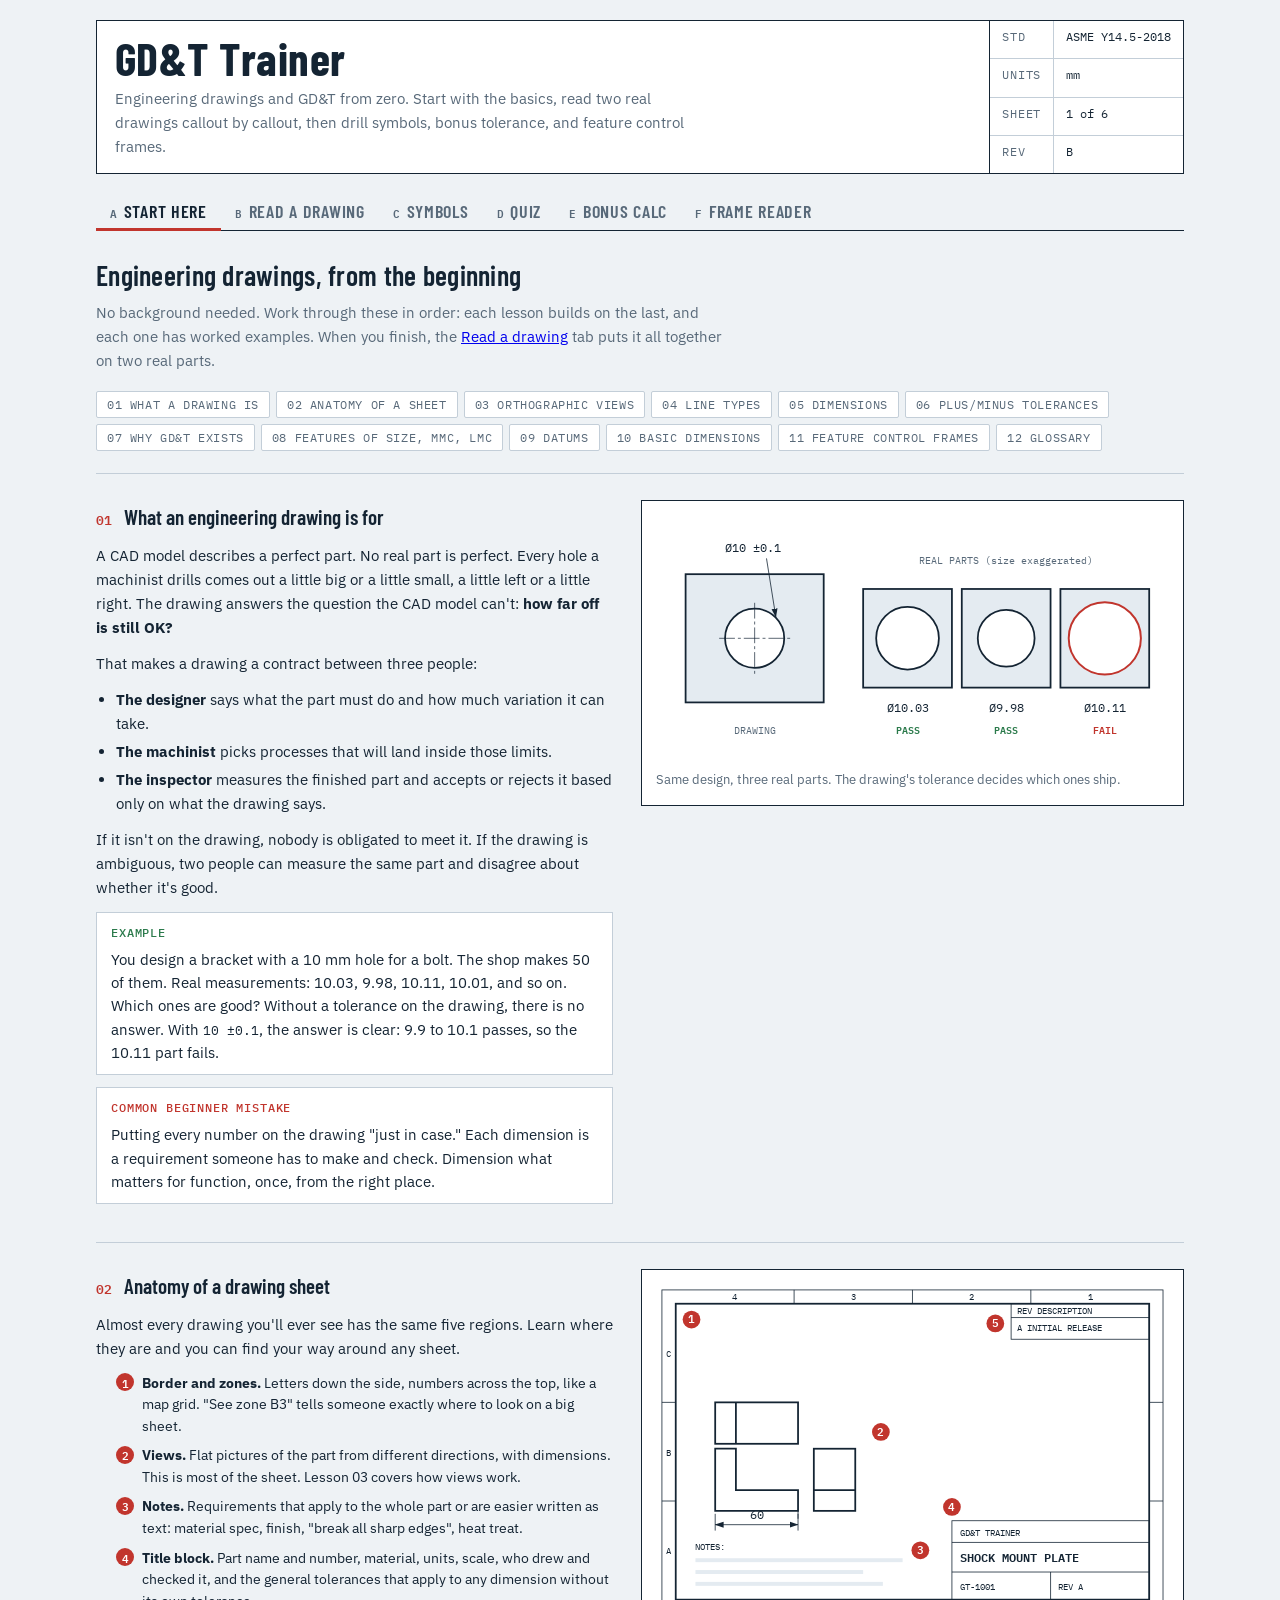
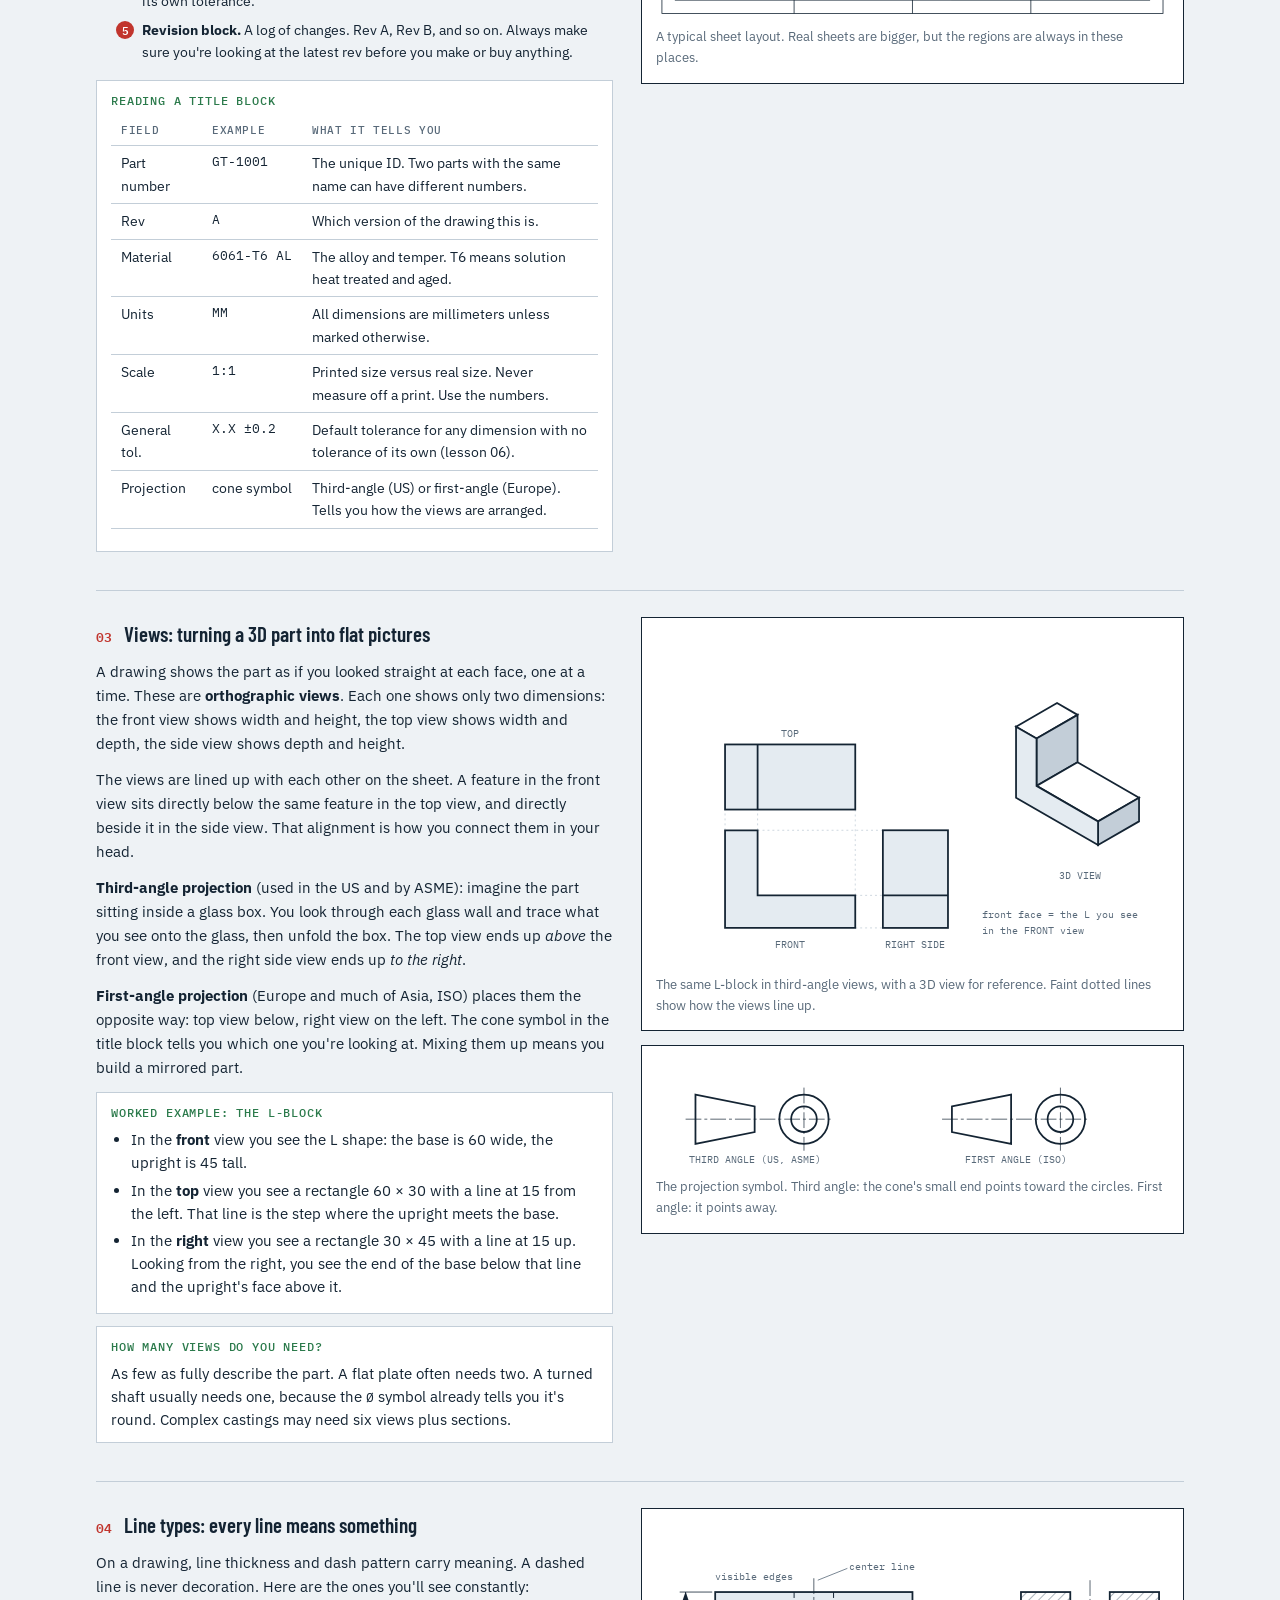
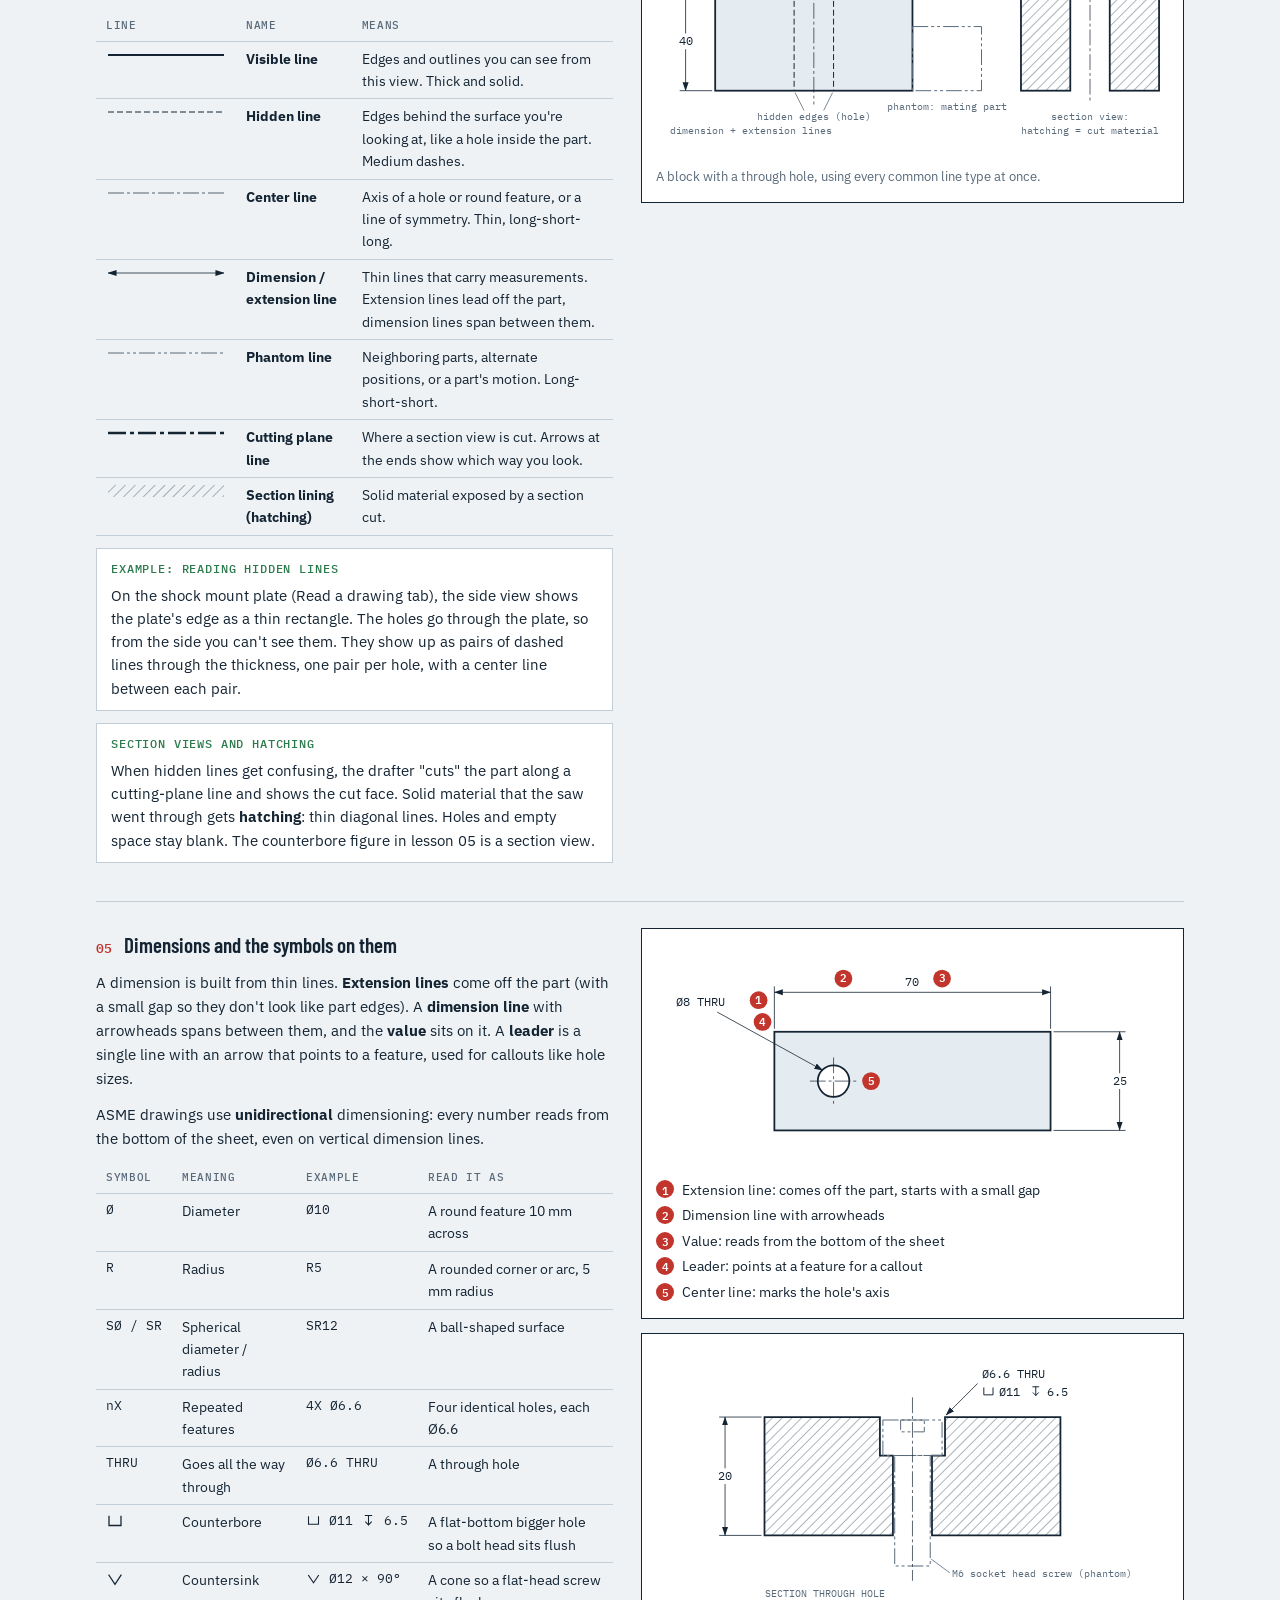
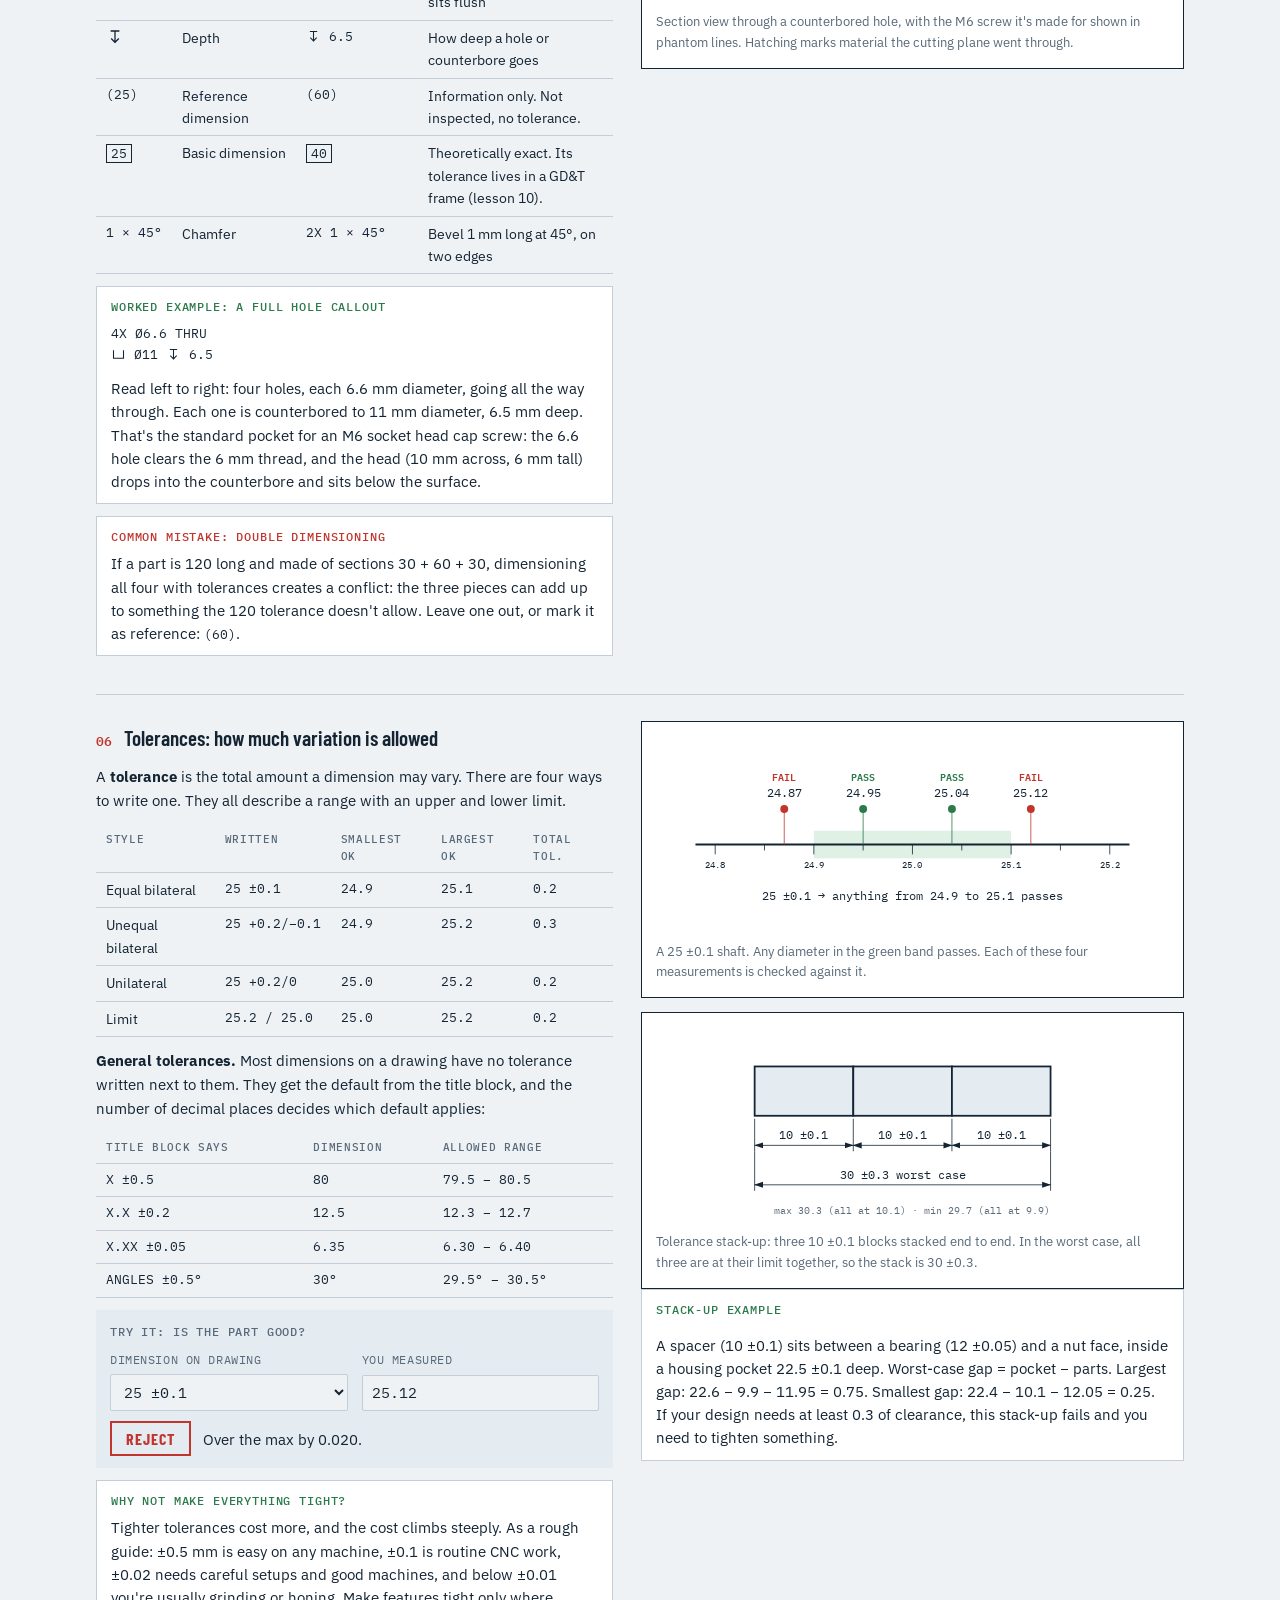
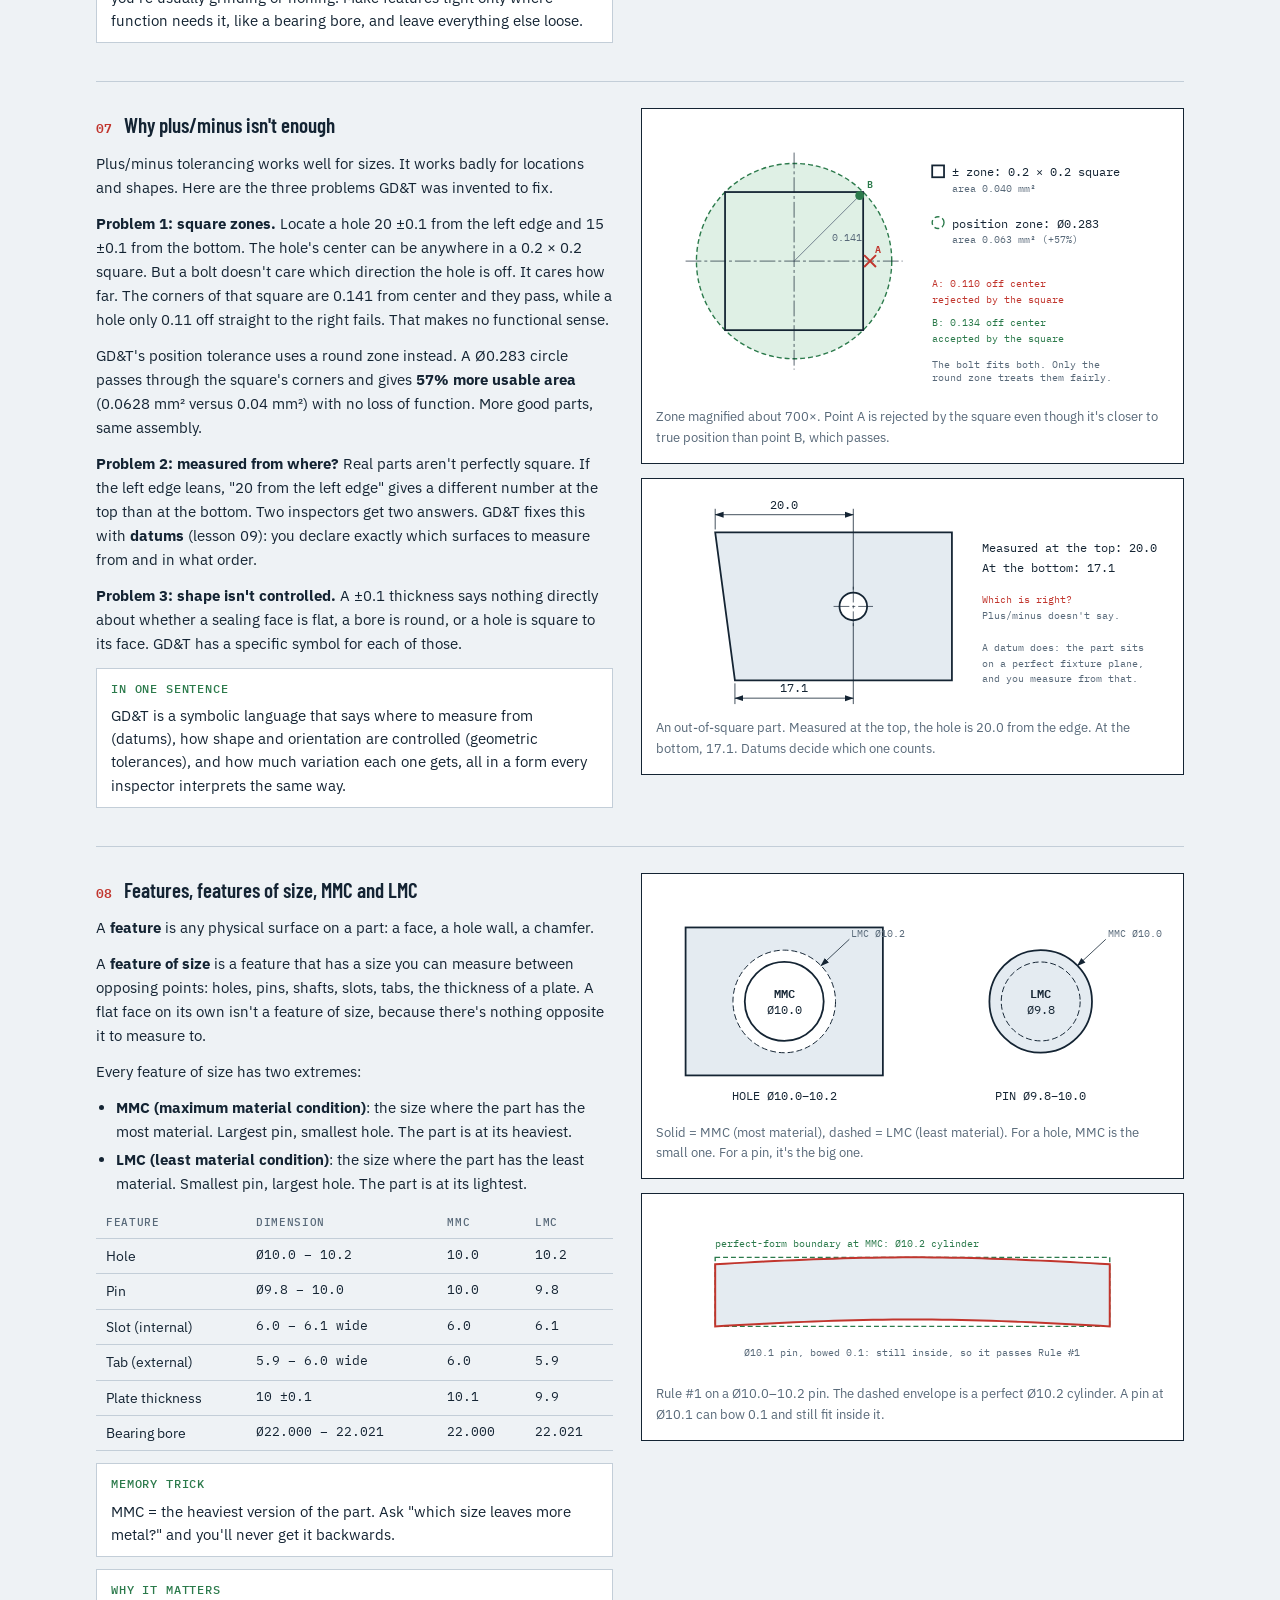
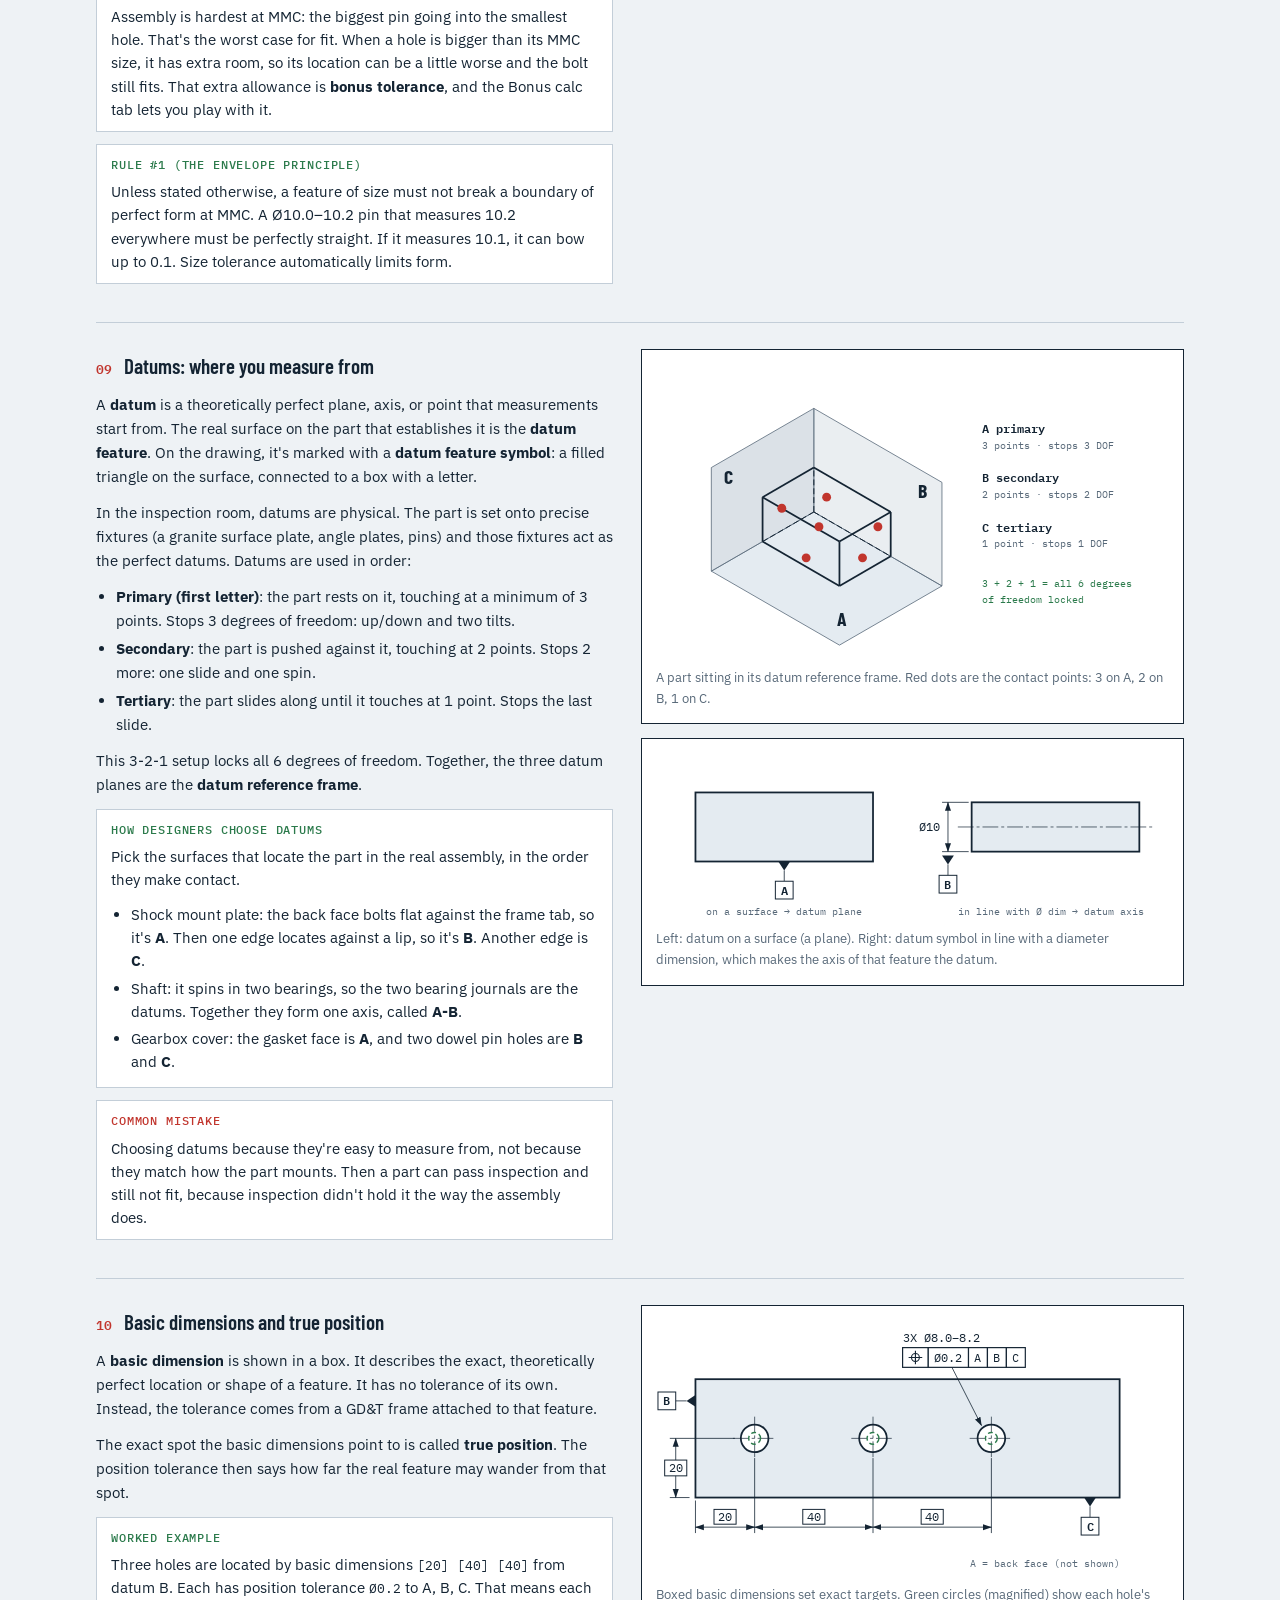
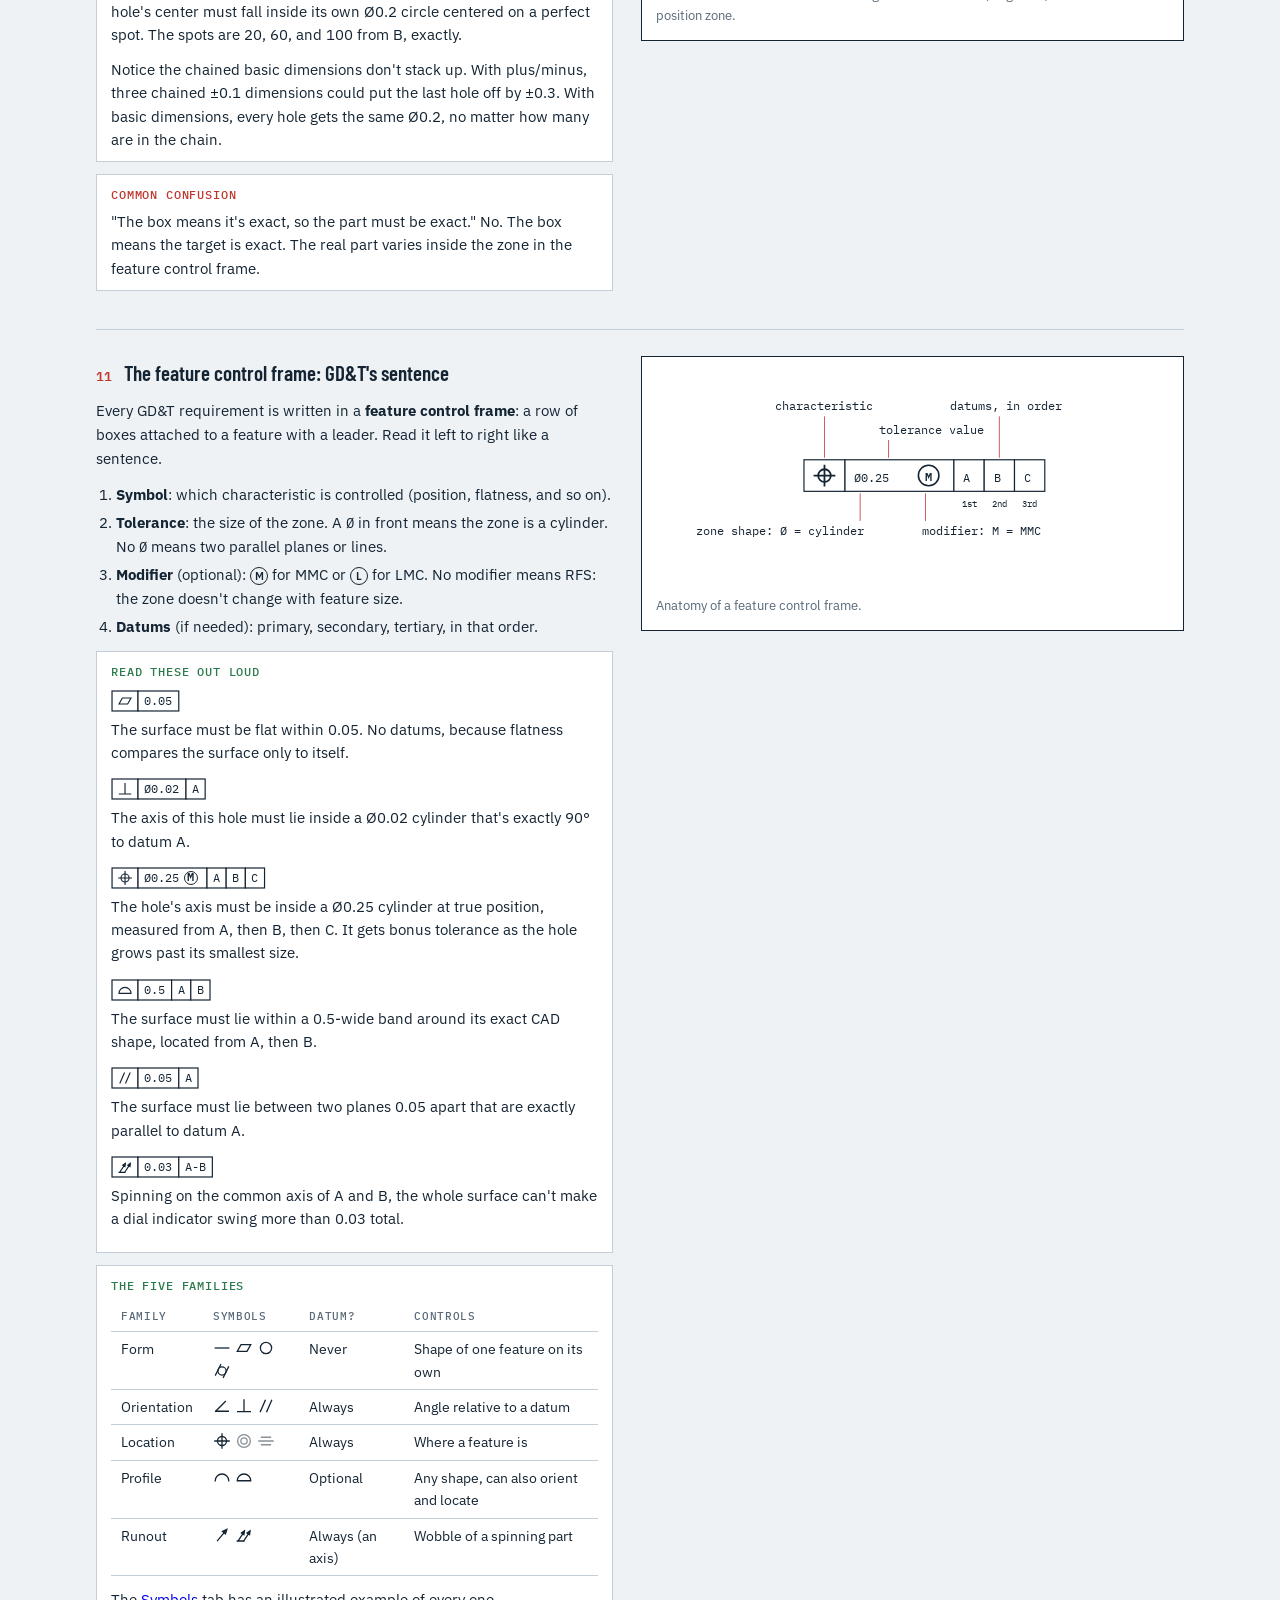
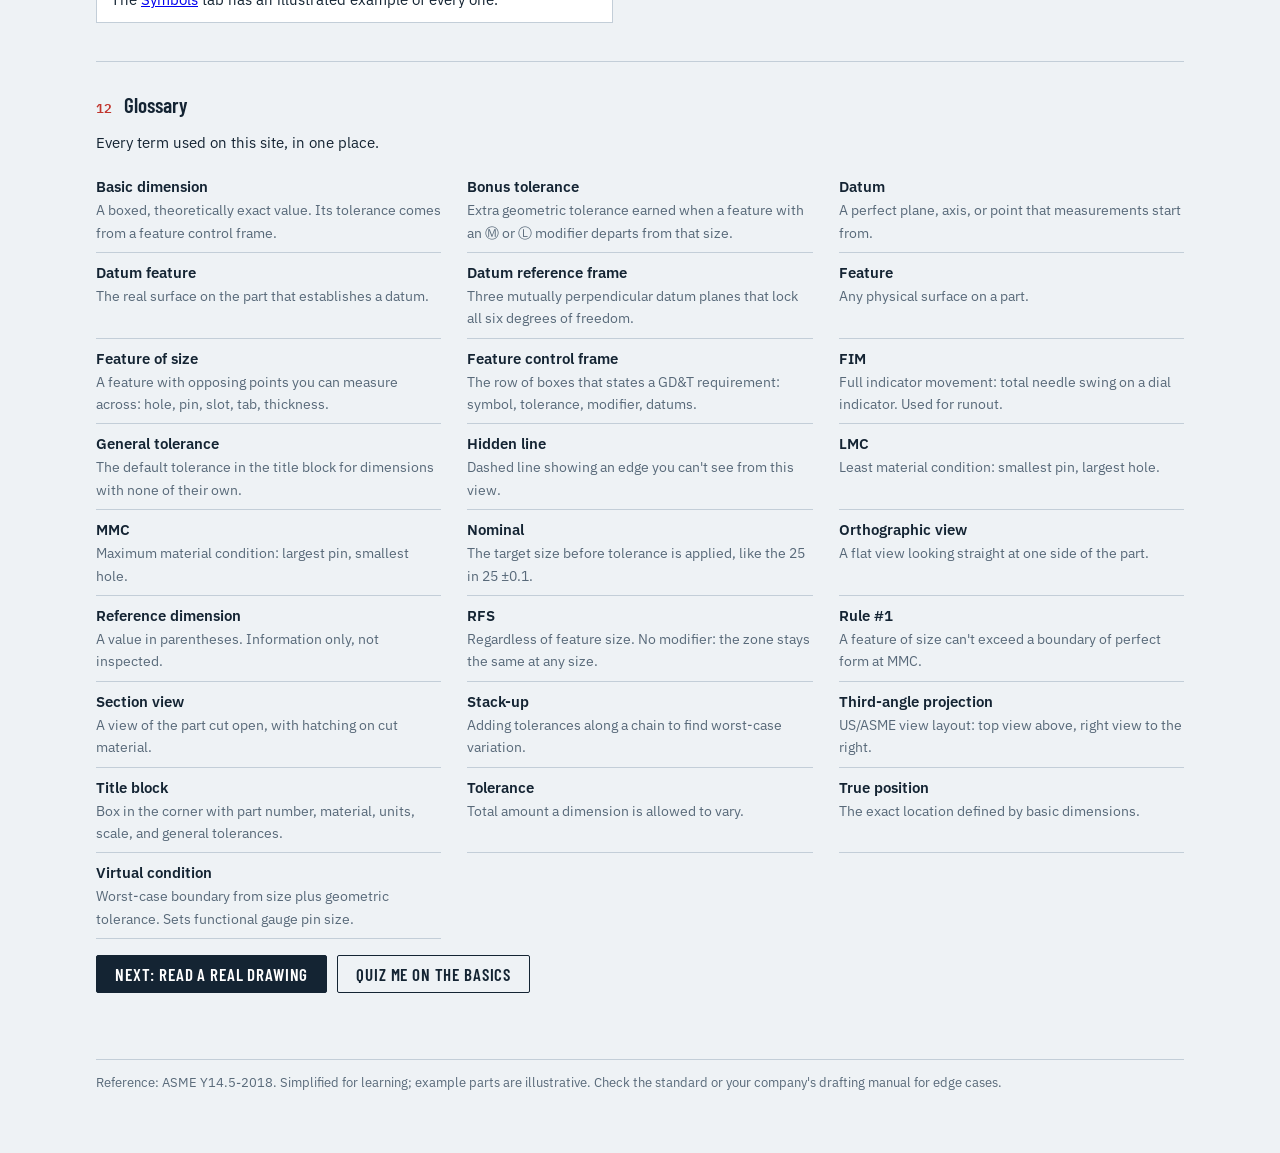
==== commit 64ebaf51: "Expand into a from-zero course: lessons, annotated drawings, symbol examples, bigger quiz Co-Authore" ====
--- a/index.html
+++ b/index.html
@@ -4,9 +4,10 @@
 <meta charset="utf-8">
 <meta name="viewport" content="width=device-width, initial-scale=1, viewport-fit=cover">
 <title>GD&amp;T Trainer</title>
+<meta name="description" content="Learn engineering drawings and GD&amp;T from zero: lessons, annotated example drawings, symbols, quiz, bonus tolerance calculator.">
 <link rel="preconnect" href="https://fonts.googleapis.com">
 <link rel="preconnect" href="https://fonts.gstatic.com" crossorigin>
-<link rel="stylesheet" href="https://fonts.googleapis.com/css2?family=Barlow+Condensed:wght@500;600;700&family=IBM+Plex+Sans:wght@400;500;600&family=IBM+Plex+Mono:wght@400;500;600&display=swap">
+<link rel="stylesheet" href="https://fonts.googleapis.com/css2?family=Barlow+Condensed:wght@500;600;700&family=IBM+Plex+Sans:ital,wght@0,400;0,500;0,600;1,400&family=IBM+Plex+Mono:wght@400;500;600&display=swap">
 <style>
 /* Layout: a drawing sheet. Title-block header strip, zone tabs, redline accent for markup and errors. */
 :root {
@@ -37,15 +38,16 @@
   color-scheme: dark;
 }
 * { box-sizing: border-box; }
-html, body { margin: 0; } [hidden] { display: none !important; }
-body { background: var(--paper); color: var(--ink); font-family: var(--body); font-size: 15px; line-height: 1.55; }
-.wrap { max-width: 1080px; margin: 0 auto; padding-inline: 16px; padding-block: 20px 48px; }
+html, body { margin: 0; }
+[hidden] { display: none !important; }
+body { background: var(--paper); color: var(--ink); font-family: var(--body); font-size: 15px; line-height: 1.6; }
+.wrap { max-width: 1120px; margin: 0 auto; padding-inline: 16px; padding-block: 20px 48px; }
 
 /* Title block */
 .tb { display: grid; grid-template-columns: 1fr auto; border: 1.5px solid var(--ink); background: var(--sheet); }
 .tb-name { padding: 14px 18px; border-right: 1.5px solid var(--ink); min-width: 0; }
 .tb-name h1 { font-family: var(--display); font-weight: 700; font-size: clamp(30px, 6vw, 46px); line-height: 1; margin: 0; letter-spacing: .01em; text-wrap: balance; }
-.tb-name p { margin: 6px 0 0; color: var(--muted); max-width: 60ch; }
+.tb-name p { margin: 6px 0 0; color: var(--muted); max-width: 64ch; }
 .tb-meta { display: grid; grid-template-columns: auto auto; font-family: var(--mono); font-size: 12px; }
 .tb-meta div { padding: 6px 12px; border-bottom: 1px solid var(--line); }
 .tb-meta div:nth-child(odd) { color: var(--muted); text-transform: uppercase; letter-spacing: .06em; border-right: 1px solid var(--line); }
@@ -56,47 +58,155 @@
 }
 
 /* Tabs */
-nav.tabs { display: flex; flex-wrap: wrap; gap: 0; margin-top: 18px; border-bottom: 1.5px solid var(--ink); }
-nav.tabs button { font-family: var(--display); font-size: 19px; font-weight: 600; letter-spacing: .04em; text-transform: uppercase; background: none; border: 0; color: var(--muted); padding: 8px 16px 6px; cursor: pointer; border-bottom: 3px solid transparent; margin-bottom: -1.5px; }
+nav.tabs { display: flex; flex-wrap: wrap; margin-top: 18px; border-bottom: 1.5px solid var(--ink); position: sticky; top: env(safe-area-inset-top, 0px); background: var(--paper); z-index: 5; }
+nav.tabs button { font-family: var(--display); font-size: 18px; font-weight: 600; letter-spacing: .04em; text-transform: uppercase; background: none; border: 0; color: var(--muted); padding: 8px 14px 6px; cursor: pointer; border-bottom: 3px solid transparent; margin-bottom: -1.5px; }
 nav.tabs button span { font-family: var(--mono); font-size: 11px; margin-right: 6px; color: var(--muted); }
 nav.tabs button[aria-selected="true"] { color: var(--ink); border-bottom-color: var(--red); }
 nav.tabs button:hover { color: var(--ink); }
-button:focus-visible, select:focus-visible, input:focus-visible { outline: 2px solid var(--red); outline-offset: 2px; }
+button:focus-visible, select:focus-visible, input:focus-visible, .bal:focus-visible { outline: 2px solid var(--red); outline-offset: 2px; }
 section.panel { padding-top: 22px; }
-.lede { color: var(--muted); max-width: 68ch; margin: 0 0 18px; }
-h2 { font-family: var(--display); font-size: 26px; font-weight: 600; margin: 0 0 4px; letter-spacing: .01em; }
-h3 { font-family: var(--display); font-size: 20px; font-weight: 600; margin: 0; }
+.lede { color: var(--muted); max-width: 70ch; margin: 0 0 18px; }
+h2 { font-family: var(--display); font-size: 28px; font-weight: 600; margin: 0 0 4px; letter-spacing: .01em; text-wrap: balance; }
+h3 { font-family: var(--display); font-size: 21px; font-weight: 600; margin: 0; text-wrap: balance; }
+h4 { font-family: var(--mono); font-size: 12px; text-transform: uppercase; letter-spacing: .07em; color: var(--muted); margin: 0 0 6px; font-weight: 500; }
+code, .m { font-family: var(--mono); font-size: .92em; }
+kbd { font-family: var(--mono); font-size: .9em; border: 1px solid var(--line); padding: 0 5px; border-radius: 2px; background: var(--paper); }
+
+/* Shared SVG drawing classes */
+svg.fig, svg.dwg { color: var(--ink); display: block; width: 100%; height: auto; }
+.v { stroke: var(--ink); stroke-width: 1.8; fill: none; }
+.t { stroke: var(--ink); stroke-width: .8; fill: none; }
+.h { stroke: var(--ink); stroke-width: 1; stroke-dasharray: 6 3; fill: none; }
+.c { stroke: var(--ink); stroke-width: .7; stroke-dasharray: 16 3 3 3; fill: none; }
+.ph { stroke: var(--muted); stroke-width: 1; stroke-dasharray: 16 3 3 3 3 3; fill: none; }
+.con { stroke: var(--line); stroke-width: .8; stroke-dasharray: 2 3; fill: none; }
+.pf { fill: var(--tint); stroke: none; }
+.hatch { fill: url(#hatch); }
+.zone { stroke: var(--ok); stroke-width: 1.4; stroke-dasharray: 5 3; fill: none; }
+.zf { fill: var(--ok-soft); stroke: none; }
+.real { stroke: var(--red); stroke-width: 2; fill: none; }
+.dot { fill: var(--red); }
+.df { fill: var(--ink); stroke: none; }
+.fb { fill: var(--sheet); stroke: var(--ink); stroke-width: 1.2; }
+.bx { fill: var(--sheet); stroke: var(--ink); stroke-width: 1; }
+.bg { fill: var(--sheet); stroke: none; }
+.gi { fill: none; stroke: currentColor; stroke-width: 1.7; stroke-linecap: square; }
+.ahp { fill: var(--ink); }
+.tx { font-family: var(--mono); font-size: 12px; fill: var(--ink); }
+.tsm { font-family: var(--mono); font-size: 9.5px; fill: var(--ink); }
+.tmu { font-family: var(--mono); font-size: 10.5px; fill: var(--muted); }
+.tz { font-family: var(--mono); font-size: 10.5px; fill: var(--ok); }
+.tr { font-family: var(--mono); font-size: 10.5px; fill: var(--red); }
+.tl { font-family: var(--display); font-size: 20px; font-weight: 700; fill: var(--ink); letter-spacing: .03em; }
+.mk circle { fill: var(--red); }
+.mk text { font-family: var(--mono); font-size: 11px; font-weight: 600; fill: var(--sheet); }
+.mkl { stroke: var(--red); stroke-width: 1; fill: none; }
+
+/* Lessons */
+.toc { display: flex; flex-wrap: wrap; gap: 6px; margin-bottom: 22px; }
+.lesson { display: grid; grid-template-columns: minmax(0, 1fr) minmax(0, 1.05fr); gap: 22px 28px; padding-block: 26px; border-top: 1px solid var(--line); align-items: start; scroll-margin-top: 60px; }
+.lesson.wide { grid-template-columns: minmax(0, 1fr); }
+@media (max-width: 860px) { .lesson { grid-template-columns: minmax(0, 1fr); } }
+.lesson .txt { min-width: 0; }
+.lesson .txt p, .lesson .txt li { max-width: 66ch; }
+.lesson .txt p { margin: 0 0 12px; }
+.lesson .txt ul, .lesson .txt ol { margin: 0 0 12px; padding-left: 20px; }
+.lesson .txt li { margin-bottom: 4px; }
+.step { display: flex; gap: 12px; align-items: baseline; margin-bottom: 10px; }
+.step b { font-family: var(--mono); font-size: 13px; color: var(--red); font-weight: 600; }
+.figbox { background: var(--sheet); border: 1.5px solid var(--ink); padding: 14px; min-width: 0; }
+.figbox + .figbox { margin-top: 14px; }
+.figcap { font-size: 13px; color: var(--muted); margin: 8px 0 0; }
+.marklist { list-style: none; padding: 0; margin: 10px 0 0; display: grid; gap: 4px; font-size: 13.5px; }
+.marklist li { display: flex; gap: 8px; align-items: baseline; }
+.marklist i { flex: none; font-style: normal; font-family: var(--mono); font-size: 11px; font-weight: 600; width: 18px; height: 18px; border-radius: 50%; background: var(--red); color: var(--sheet); display: inline-grid; place-items: center; }
+.ex { border: 1px solid var(--line); background: var(--sheet); padding: 10px 14px; margin: 0 0 12px; font-size: 14.5px; }
+.ex h4 { color: var(--ok); }
+.ex.warn h4 { color: var(--red); }
+.ex p:last-child, .ex ul:last-child { margin-bottom: 0; }
+.tbl { overflow-x: auto; margin: 0 0 12px; }
+table { border-collapse: collapse; width: 100%; font-size: 14px; }
+th, td { text-align: left; padding: 6px 10px; border-bottom: 1px solid var(--line); vertical-align: top; }
+th { font-family: var(--mono); font-size: 11px; text-transform: uppercase; letter-spacing: .06em; color: var(--muted); font-weight: 500; }
+td.num, td .m { font-variant-numeric: tabular-nums; }
+.lt svg { width: 120px; height: 14px; display: block; }
+.sy { display: inline-flex; vertical-align: -3px; }
+.try { display: grid; gap: 10px; background: var(--tint); padding: 12px 14px; margin: 0 0 12px; }
+.try .row { margin-top: 0; }
+.glossary { display: grid; grid-template-columns: repeat(auto-fill, minmax(260px, 1fr)); gap: 0 26px; margin: 0; }
+.glossary div { padding: 8px 0; border-bottom: 1px solid var(--line); break-inside: avoid; }
+.glossary dt { font-weight: 600; }
+.glossary dd { margin: 0; font-size: 14px; color: var(--muted); }
 
 /* Symbols */
 .filters { display: flex; flex-wrap: wrap; gap: 8px; margin-bottom: 16px; }
 .chip { font-family: var(--mono); font-size: 12px; text-transform: uppercase; letter-spacing: .05em; padding: 5px 10px; border: 1px solid var(--line); background: var(--sheet); color: var(--muted); cursor: pointer; border-radius: 2px; }
+.chip:hover { color: var(--ink); }
 .chip[aria-pressed="true"] { border-color: var(--ink); color: var(--ink); background: var(--tint); }
-.sym-layout { display: grid; grid-template-columns: minmax(0, 1fr) minmax(0, 1.25fr); gap: 18px; align-items: start; }
-@media (max-width: 760px) { .sym-layout { grid-template-columns: 1fr; } }
-.sym-grid { display: grid; grid-template-columns: repeat(auto-fill, minmax(116px, 1fr)); gap: 8px; }
+.sym-layout { display: grid; grid-template-columns: minmax(0, .8fr) minmax(0, 1.5fr); gap: 18px; align-items: start; }
+@media (max-width: 820px) { .sym-layout { grid-template-columns: minmax(0, 1fr); } }
+.sym-grid { display: grid; grid-template-columns: repeat(auto-fill, minmax(104px, 1fr)); gap: 8px; }
 .sym-btn { display: grid; justify-items: center; gap: 6px; padding: 12px 6px 10px; background: var(--sheet); border: 1px solid var(--line); color: var(--ink); cursor: pointer; text-align: center; font-family: var(--body); font-size: 12.5px; line-height: 1.25; border-radius: 2px; }
 .sym-btn:hover { border-color: var(--muted); }
 .sym-btn[aria-pressed="true"] { border-color: var(--ink); box-shadow: inset 0 -3px 0 var(--red); }
 .sym-btn .glyph { width: 40px; height: 40px; display: grid; place-items: center; border: 1.5px solid var(--ink); }
 .sym-btn.removed .glyph { border-style: dashed; }
-.detail { background: var(--sheet); border: 1.5px solid var(--ink); padding: 18px; position: sticky; top: calc(env(safe-area-inset-top, 0px) + 12px); }
+.detail { background: var(--sheet); border: 1.5px solid var(--ink); padding: 18px; min-width: 0; }
 .detail-head { display: flex; gap: 14px; align-items: center; margin-bottom: 12px; }
 .detail-head .glyph { width: 64px; height: 64px; flex: none; display: grid; place-items: center; border: 2px solid var(--ink); }
 .cat { font-family: var(--mono); font-size: 11px; text-transform: uppercase; letter-spacing: .08em; color: var(--muted); }
-dl.facts { display: grid; grid-template-columns: auto 1fr; gap: 0; margin: 0 0 14px; border-top: 1px solid var(--line); }
+dl.facts { display: grid; grid-template-columns: auto 1fr; margin: 0 0 14px; border-top: 1px solid var(--line); }
 dl.facts dt, dl.facts dd { padding: 7px 0; border-bottom: 1px solid var(--line); margin: 0; }
 dl.facts dt { font-family: var(--mono); font-size: 11.5px; text-transform: uppercase; letter-spacing: .05em; color: var(--muted); padding-right: 16px; padding-top: 9px; }
-.detail p { margin: 0 0 10px; max-width: 62ch; }
+.detail p { margin: 0 0 10px; max-width: 64ch; }
 .note { font-size: 13.5px; background: var(--red-soft); border-left: 3px solid var(--red); padding: 8px 12px; }
 .tag-required { color: var(--red); font-weight: 600; }
+.symfig { background: var(--paper); border: 1px solid var(--line); padding: 8px; margin: 4px 0 8px; }
+.legend { display: flex; flex-wrap: wrap; gap: 14px; font-size: 12.5px; color: var(--muted); margin: 0 0 12px; }
+.legend i { display: inline-block; width: 18px; height: 0; border-top: 2px solid; vertical-align: middle; margin-right: 6px; }
+.cases { list-style: none; padding: 0; margin: 0; display: grid; gap: 6px; }
+.cases li { display: grid; grid-template-columns: auto 1fr; gap: 10px; align-items: baseline; font-size: 14px; padding: 7px 10px; background: var(--paper); }
+.pill { font-family: var(--mono); font-size: 10.5px; font-weight: 600; letter-spacing: .06em; padding: 1px 7px; border: 1.5px solid currentColor; border-radius: 2px; }
+.pill.ok { color: var(--ok); }
+.pill.no { color: var(--red); }
+
+/* Drawing walkthrough */
+.dwg-pick { display: flex; flex-wrap: wrap; gap: 8px; margin-bottom: 14px; }
+.dwg-layout { display: grid; grid-template-columns: minmax(0, 2.1fr) minmax(0, 1fr); gap: 18px; align-items: start; }
+@media (max-width: 980px) { .dwg-layout { grid-template-columns: minmax(0, 1fr); } }
+.dwg-frame { background: var(--sheet); border: 1.5px solid var(--ink); overflow-x: auto; }
+.dwg-frame svg { min-width: 620px; }
+td.m { white-space: nowrap; }
+.bal { cursor: pointer; }
+.bal circle { fill: var(--sheet); stroke: var(--red); stroke-width: 1.6; }
+.bal text { font-family: var(--mono); font-size: 11px; font-weight: 600; fill: var(--red); }
+.bal:hover circle { stroke-width: 2.6; }
+.bal.on circle { fill: var(--red); }
+.bal.on text { fill: var(--sheet); }
+.dwg .hl, .dwg .hl * { stroke: var(--red) !important; }
+.dwg .hl text, .dwg text.hl { fill: var(--red); stroke: none !important; }
+.dwg .hl .df, .dwg .hl.df { fill: var(--red); }
+.dwg .hl .bg, .dwg .hl .fb, .dwg .hl .bx { stroke: var(--red) !important; }
+.dwg .hl .bg { stroke: none !important; }
+.callout { background: var(--sheet); border: 1.5px solid var(--ink); padding: 16px 18px; min-width: 0; }
+.callout-nav { display: flex; justify-content: space-between; align-items: center; gap: 10px; margin-bottom: 10px; font-family: var(--mono); font-size: 12px; color: var(--muted); }
+.callout-nav button { font-family: var(--mono); font-size: 12px; background: var(--paper); border: 1px solid var(--line); color: var(--ink); padding: 4px 10px; cursor: pointer; border-radius: 2px; }
+.says { font-family: var(--mono); font-size: 13.5px; background: var(--tint); padding: 8px 10px; margin: 8px 0 12px; overflow-x: auto; }
+.callout section { margin-bottom: 12px; }
+.callout section p { margin: 0; font-size: 14.5px; }
+.clist { display: flex; flex-wrap: wrap; gap: 6px; margin-top: 14px; }
+.clist button { font-family: var(--body); font-size: 12.5px; padding: 4px 9px; border: 1px solid var(--line); background: var(--sheet); color: var(--ink); cursor: pointer; border-radius: 2px; }
+.clist button b { font-family: var(--mono); color: var(--red); margin-right: 4px; }
+.clist button[aria-pressed="true"] { border-color: var(--red); background: var(--red-soft); }
 
 /* Quiz */
-.quiz-card { background: var(--sheet); border: 1.5px solid var(--ink); padding: 20px; max-width: 720px; }
+.quiz-card { background: var(--sheet); border: 1.5px solid var(--ink); padding: 20px; max-width: 760px; }
 .quiz-top { display: flex; justify-content: space-between; align-items: baseline; gap: 12px; flex-wrap: wrap; font-family: var(--mono); font-size: 12px; color: var(--muted); text-transform: uppercase; letter-spacing: .06em; margin-bottom: 10px; }
 .progress { height: 3px; background: var(--tint); margin-bottom: 18px; }
 .progress i { display: block; height: 100%; background: var(--red); transition: width .25s; }
 .q-glyph { width: 84px; height: 84px; display: grid; place-items: center; border: 2px solid var(--ink); margin-bottom: 14px; }
-.q-prompt { font-size: 17px; font-weight: 500; margin: 0 0 16px; max-width: 60ch; }
+.q-tag { font-family: var(--mono); font-size: 11px; color: var(--muted); text-transform: uppercase; letter-spacing: .06em; margin-bottom: 6px; }
+.q-prompt { font-size: 17px; font-weight: 500; margin: 0 0 16px; max-width: 62ch; }
 .opts { display: grid; gap: 8px; }
 .opt { text-align: left; font: inherit; padding: 10px 14px; background: var(--paper); border: 1px solid var(--line); color: var(--ink); cursor: pointer; border-radius: 2px; display: flex; gap: 10px; align-items: baseline; }
 .opt b { font-family: var(--mono); font-size: 12px; color: var(--muted); }
@@ -118,7 +228,7 @@
 .fields { display: grid; grid-template-columns: 1fr 1fr; gap: 12px 14px; }
 .fields .full { grid-column: 1 / -1; }
 label.f { display: grid; gap: 4px; font-family: var(--mono); font-size: 11.5px; text-transform: uppercase; letter-spacing: .05em; color: var(--muted); }
-label.f input, label.f select { font-family: var(--mono); font-size: 15px; padding: 7px 9px; border: 1px solid var(--line); background: var(--paper); color: var(--ink); border-radius: 2px; width: 100%; min-width: 0; }
+label.f input, label.f select, .try input, .try select { font-family: var(--mono); font-size: 15px; padding: 7px 9px; border: 1px solid var(--line); background: var(--paper); color: var(--ink); border-radius: 2px; width: 100%; min-width: 0; }
 .seg { display: flex; border: 1px solid var(--line); border-radius: 2px; overflow: hidden; }
 .seg button { flex: 1; font-family: var(--mono); font-size: 13px; padding: 7px 4px; border: 0; background: var(--paper); color: var(--muted); cursor: pointer; }
 .seg button + button { border-left: 1px solid var(--line); }
@@ -131,16 +241,13 @@
 .verdict.pass { color: var(--ok); }
 .verdict.fail { color: var(--red); }
 .zone-svg { width: 100%; max-width: 360px; height: auto; display: block; margin: 0 auto; }
-.legend { display: flex; flex-wrap: wrap; gap: 14px; font-size: 12.5px; color: var(--muted); justify-content: center; margin-top: 6px; }
-.legend i { display: inline-block; width: 18px; height: 0; border-top: 2px solid; vertical-align: middle; margin-right: 6px; }
 .work { font-family: var(--mono); font-size: 13px; background: var(--tint); padding: 10px 12px; margin-top: 14px; overflow-x: auto; white-space: pre; line-height: 1.6; }
 
-/* FCF */
+/* FCF builder */
 .fcf-wrap { overflow-x: auto; padding: 18px 0; }
 .fcf { display: inline-flex; border: 2px solid var(--ink); font-family: var(--mono); font-size: 22px; background: var(--sheet); }
 .fcf > div { padding: 6px 14px; display: flex; align-items: center; gap: 4px; min-height: 48px; white-space: nowrap; }
 .fcf > div + div { border-left: 2px solid var(--ink); }
-.fcf .g { width: 30px; height: 30px; }
 .circ { display: inline-grid; place-items: center; width: 22px; height: 22px; border: 1.6px solid var(--ink); border-radius: 50%; font-size: 13px; font-weight: 600; }
 .presets { display: flex; flex-wrap: wrap; gap: 8px; margin-bottom: 14px; }
 .issues { list-style: none; padding: 0; margin: 12px 0 0; display: grid; gap: 6px; }
@@ -148,36 +255,377 @@
 .issues li.ok { border-left-color: var(--ok); background: var(--ok-soft); }
 .reading p { margin: 0 0 10px; max-width: 66ch; }
 .foot { margin-top: 40px; padding-top: 12px; border-top: 1px solid var(--line); font-size: 12.5px; color: var(--muted); }
-@media (prefers-reduced-motion: reduce) { * { transition: none !important; } }
+@media (prefers-reduced-motion: reduce) { * { transition: none !important; scroll-behavior: auto !important; } }
 </style>
 </head>
 <body>
+<svg width="0" height="0" style="position:absolute" aria-hidden="true">
+  <defs>
+    <marker id="ah" viewBox="0 0 10 10" refX="9.5" refY="5" markerWidth="9" markerHeight="9" markerUnits="userSpaceOnUse" orient="auto-start-reverse"><path d="M0 1.6L10 5L0 8.4Z" class="ahp"/></marker>
+    <pattern id="hatch" width="7" height="7" patternUnits="userSpaceOnUse" patternTransform="rotate(45)"><line x1="0" y1="0" x2="0" y2="7" stroke="var(--muted)" stroke-width="1"/></pattern>
+  </defs>
+</svg>
 
 <div class="wrap">
   <header class="tb">
     <div class="tb-name">
       <h1>GD&amp;T Trainer</h1>
-      <p>Learn the 14 symbols, drill them, run bonus tolerance math, and read feature control frames.</p>
+      <p>Engineering drawings and GD&amp;T from zero. Start with the basics, read two real drawings callout by callout, then drill symbols, bonus tolerance, and feature control frames.</p>
     </div>
     <div class="tb-meta">
       <div>Std</div><div>ASME Y14.5-2018</div>
       <div>Units</div><div>mm</div>
-      <div>Sheet</div><div id="sheetNo">1 of 4</div>
-      <div>Rev</div><div>A</div>
+      <div>Sheet</div><div id="sheetNo">1 of 6</div>
+      <div>Rev</div><div>B</div>
     </div>
   </header>
 
   <nav class="tabs" role="tablist">
-    <button role="tab" id="t-symbols" data-tab="symbols" aria-selected="true"><span>A</span>Symbols</button>
-    <button role="tab" id="t-quiz" data-tab="quiz" aria-selected="false"><span>B</span>Quiz</button>
-    <button role="tab" id="t-bonus" data-tab="bonus" aria-selected="false"><span>C</span>Bonus calc</button>
-    <button role="tab" id="t-fcf" data-tab="fcf" aria-selected="false"><span>D</span>Frame reader</button>
+    <button role="tab" id="t-basics" data-tab="basics" aria-selected="true"><span>A</span>Start here</button>
+    <button role="tab" id="t-drawings" data-tab="drawings" aria-selected="false"><span>B</span>Read a drawing</button>
+    <button role="tab" id="t-symbols" data-tab="symbols" aria-selected="false"><span>C</span>Symbols</button>
+    <button role="tab" id="t-quiz" data-tab="quiz" aria-selected="false"><span>D</span>Quiz</button>
+    <button role="tab" id="t-bonus" data-tab="bonus" aria-selected="false"><span>E</span>Bonus calc</button>
+    <button role="tab" id="t-fcf" data-tab="fcf" aria-selected="false"><span>F</span>Frame reader</button>
   </nav>
 
-  <!-- SYMBOLS -->
-  <section class="panel" id="p-symbols">
-    <h2>Geometric characteristic symbols</h2>
-    <p class="lede">Pick a symbol to see what it controls, whether it needs a datum, and what its tolerance zone looks like. Dashed frames mark symbols that were removed in the 2018 standard but still show up on older drawings.</p>
+  <!-- ===================== BASICS ===================== -->
+  <section class="panel" id="p-basics">
+    <h2>Engineering drawings, from the beginning</h2>
+    <p class="lede">No background needed. Work through these in order: each lesson builds on the last, and each one has worked examples. When you finish, the <a href="#drawings" data-goto="drawings">Read a drawing</a> tab puts it all together on two real parts.</p>
+    <div class="toc" id="toc"></div>
+
+    <!-- 1 -->
+    <article class="lesson" id="L-what" data-title="What a drawing is">
+      <div class="txt">
+        <div class="step"><b>01</b><h3>What an engineering drawing is for</h3></div>
+        <p>A CAD model describes a perfect part. No real part is perfect. Every hole a machinist drills comes out a little big or a little small, a little left or a little right. The drawing answers the question the CAD model can't: <strong>how far off is still OK?</strong></p>
+        <p>That makes a drawing a contract between three people:</p>
+        <ul>
+          <li><strong>The designer</strong> says what the part must do and how much variation it can take.</li>
+          <li><strong>The machinist</strong> picks processes that will land inside those limits.</li>
+          <li><strong>The inspector</strong> measures the finished part and accepts or rejects it based only on what the drawing says.</li>
+        </ul>
+        <p>If it isn't on the drawing, nobody is obligated to meet it. If the drawing is ambiguous, two people can measure the same part and disagree about whether it's good.</p>
+        <div class="ex"><h4>Example</h4><p>You design a bracket with a 10 mm hole for a bolt. The shop makes 50 of them. Real measurements: 10.03, 9.98, 10.11, 10.01, and so on. Which ones are good? Without a tolerance on the drawing, there is no answer. With <span class="m">10 ±0.1</span>, the answer is clear: 9.9 to 10.1 passes, so the 10.11 part fails.</p></div>
+        <div class="ex warn"><h4>Common beginner mistake</h4><p>Putting every number on the drawing "just in case." Each dimension is a requirement someone has to make and check. Dimension what matters for function, once, from the right place.</p></div>
+      </div>
+      <div>
+        <div class="figbox"><svg class="fig" id="fig-what" viewBox="0 0 520 250"></svg>
+        <p class="figcap">Same design, three real parts. The drawing's tolerance decides which ones ship.</p></div>
+      </div>
+    </article>
+
+    <!-- 2 -->
+    <article class="lesson" id="L-sheet" data-title="Anatomy of a sheet">
+      <div class="txt">
+        <div class="step"><b>02</b><h3>Anatomy of a drawing sheet</h3></div>
+        <p>Almost every drawing you'll ever see has the same five regions. Learn where they are and you can find your way around any sheet.</p>
+        <ul class="marklist">
+          <li><i>1</i><span><strong>Border and zones.</strong> Letters down the side, numbers across the top, like a map grid. "See zone B3" tells someone exactly where to look on a big sheet.</span></li>
+          <li><i>2</i><span><strong>Views.</strong> Flat pictures of the part from different directions, with dimensions. This is most of the sheet. Lesson 03 covers how views work.</span></li>
+          <li><i>3</i><span><strong>Notes.</strong> Requirements that apply to the whole part or are easier written as text: material spec, finish, "break all sharp edges", heat treat.</span></li>
+          <li><i>4</i><span><strong>Title block.</strong> Part name and number, material, units, scale, who drew and checked it, and the general tolerances that apply to any dimension without its own tolerance.</span></li>
+          <li><i>5</i><span><strong>Revision block.</strong> A log of changes. Rev A, Rev B, and so on. Always make sure you're looking at the latest rev before you make or buy anything.</span></li>
+        </ul>
+        <div class="ex"><h4>Reading a title block</h4>
+          <div class="tbl"><table>
+            <tr><th>Field</th><th>Example</th><th>What it tells you</th></tr>
+            <tr><td>Part number</td><td class="m">GT-1001</td><td>The unique ID. Two parts with the same name can have different numbers.</td></tr>
+            <tr><td>Rev</td><td class="m">A</td><td>Which version of the drawing this is.</td></tr>
+            <tr><td>Material</td><td class="m">6061-T6 AL</td><td>The alloy and temper. T6 means solution heat treated and aged.</td></tr>
+            <tr><td>Units</td><td class="m">MM</td><td>All dimensions are millimeters unless marked otherwise.</td></tr>
+            <tr><td>Scale</td><td class="m">1:1</td><td>Printed size versus real size. Never measure off a print. Use the numbers.</td></tr>
+            <tr><td>General tol.</td><td class="m">X.X ±0.2</td><td>Default tolerance for any dimension with no tolerance of its own (lesson 06).</td></tr>
+            <tr><td>Projection</td><td>cone symbol</td><td>Third-angle (US) or first-angle (Europe). Tells you how the views are arranged.</td></tr>
+          </table></div>
+        </div>
+      </div>
+      <div>
+        <div class="figbox"><svg class="fig" id="fig-sheet" viewBox="0 0 520 340"></svg>
+        <p class="figcap">A typical sheet layout. Real sheets are bigger, but the regions are always in these places.</p></div>
+      </div>
+    </article>
+
+    <!-- 3 -->
+    <article class="lesson" id="L-views" data-title="Orthographic views">
+      <div class="txt">
+        <div class="step"><b>03</b><h3>Views: turning a 3D part into flat pictures</h3></div>
+        <p>A drawing shows the part as if you looked straight at each face, one at a time. These are <strong>orthographic views</strong>. Each one shows only two dimensions: the front view shows width and height, the top view shows width and depth, the side view shows depth and height.</p>
+        <p>The views are lined up with each other on the sheet. A feature in the front view sits directly below the same feature in the top view, and directly beside it in the side view. That alignment is how you connect them in your head.</p>
+        <p><strong>Third-angle projection</strong> (used in the US and by ASME): imagine the part sitting inside a glass box. You look through each glass wall and trace what you see onto the glass, then unfold the box. The top view ends up <em>above</em> the front view, and the right side view ends up <em>to the right</em>.</p>
+        <p><strong>First-angle projection</strong> (Europe and much of Asia, ISO) places them the opposite way: top view below, right view on the left. The cone symbol in the title block tells you which one you're looking at. Mixing them up means you build a mirrored part.</p>
+        <div class="ex"><h4>Worked example: the L-block</h4>
+          <ul>
+            <li>In the <strong>front</strong> view you see the L shape: the base is 60 wide, the upright is 45 tall.</li>
+            <li>In the <strong>top</strong> view you see a rectangle 60 × 30 with a line at 15 from the left. That line is the step where the upright meets the base.</li>
+            <li>In the <strong>right</strong> view you see a rectangle 30 × 45 with a line at 15 up. Looking from the right, you see the end of the base below that line and the upright's face above it.</li>
+          </ul>
+        </div>
+        <div class="ex"><h4>How many views do you need?</h4><p>As few as fully describe the part. A flat plate often needs two. A turned shaft usually needs one, because the <span class="m">Ø</span> symbol already tells you it's round. Complex castings may need six views plus sections.</p></div>
+      </div>
+      <div>
+        <div class="figbox"><svg class="fig" id="fig-views" viewBox="0 0 520 340"></svg>
+        <p class="figcap">The same L-block in third-angle views, with a 3D view for reference. Faint dotted lines show how the views line up.</p></div>
+        <div class="figbox"><svg class="fig" id="fig-proj" viewBox="0 0 520 110"></svg>
+        <p class="figcap">The projection symbol. Third angle: the cone's small end points toward the circles. First angle: it points away.</p></div>
+      </div>
+    </article>
+
+    <!-- 4 -->
+    <article class="lesson" id="L-lines" data-title="Line types">
+      <div class="txt">
+        <div class="step"><b>04</b><h3>Line types: every line means something</h3></div>
+        <p>On a drawing, line thickness and dash pattern carry meaning. A dashed line is never decoration. Here are the ones you'll see constantly:</p>
+        <div class="tbl"><table id="lineTable">
+          <tr><th>Line</th><th>Name</th><th>Means</th></tr>
+        </table></div>
+        <div class="ex"><h4>Example: reading hidden lines</h4><p>On the shock mount plate (Read a drawing tab), the side view shows the plate's edge as a thin rectangle. The holes go through the plate, so from the side you can't see them. They show up as pairs of dashed lines through the thickness, one pair per hole, with a center line between each pair.</p></div>
+        <div class="ex"><h4>Section views and hatching</h4><p>When hidden lines get confusing, the drafter "cuts" the part along a cutting-plane line and shows the cut face. Solid material that the saw went through gets <strong>hatching</strong>: thin diagonal lines. Holes and empty space stay blank. The counterbore figure in lesson 05 is a section view.</p></div>
+      </div>
+      <div>
+        <div class="figbox"><svg class="fig" id="fig-lines" viewBox="0 0 520 240"></svg>
+        <p class="figcap">A block with a through hole, using every common line type at once.</p></div>
+      </div>
+    </article>
+
+    <!-- 5 -->
+    <article class="lesson" id="L-dims" data-title="Dimensions">
+      <div class="txt">
+        <div class="step"><b>05</b><h3>Dimensions and the symbols on them</h3></div>
+        <p>A dimension is built from thin lines. <strong>Extension lines</strong> come off the part (with a small gap so they don't look like part edges). A <strong>dimension line</strong> with arrowheads spans between them, and the <strong>value</strong> sits on it. A <strong>leader</strong> is a single line with an arrow that points to a feature, used for callouts like hole sizes.</p>
+        <p>ASME drawings use <strong>unidirectional</strong> dimensioning: every number reads from the bottom of the sheet, even on vertical dimension lines.</p>
+        <div class="tbl"><table>
+          <tr><th>Symbol</th><th>Meaning</th><th>Example</th><th>Read it as</th></tr>
+          <tr><td class="m">Ø</td><td>Diameter</td><td class="m">Ø10</td><td>A round feature 10 mm across</td></tr>
+          <tr><td class="m">R</td><td>Radius</td><td class="m">R5</td><td>A rounded corner or arc, 5 mm radius</td></tr>
+          <tr><td class="m">SØ / SR</td><td>Spherical diameter / radius</td><td class="m">SR12</td><td>A ball-shaped surface</td></tr>
+          <tr><td class="m">nX</td><td>Repeated features</td><td class="m">4X Ø6.6</td><td>Four identical holes, each Ø6.6</td></tr>
+          <tr><td class="m">THRU</td><td>Goes all the way through</td><td class="m">Ø6.6 THRU</td><td>A through hole</td></tr>
+          <tr><td><span class="sy" data-g="cbore"></span></td><td>Counterbore</td><td class="m">⌴ Ø11 ↧ 6.5</td><td>A flat-bottom bigger hole so a bolt head sits flush</td></tr>
+          <tr><td><span class="sy" data-g="csk"></span></td><td>Countersink</td><td class="m">⌵ Ø12 × 90°</td><td>A cone so a flat-head screw sits flush</td></tr>
+          <tr><td><span class="sy" data-g="depth"></span></td><td>Depth</td><td class="m">↧ 6.5</td><td>How deep a hole or counterbore goes</td></tr>
+          <tr><td class="m">(25)</td><td>Reference dimension</td><td class="m">(60)</td><td>Information only. Not inspected, no tolerance.</td></tr>
+          <tr><td><span class="m" style="border:1px solid currentColor;padding:0 4px">25</span></td><td>Basic dimension</td><td><span class="m" style="border:1px solid currentColor;padding:0 4px">40</span></td><td>Theoretically exact. Its tolerance lives in a GD&amp;T frame (lesson 10).</td></tr>
+          <tr><td class="m">1 × 45°</td><td>Chamfer</td><td class="m">2X 1 × 45°</td><td>Bevel 1 mm long at 45°, on two edges</td></tr>
+        </table></div>
+        <div class="ex"><h4>Worked example: a full hole callout</h4>
+          <p class="m">4X Ø6.6 THRU<br>⌴ Ø11 ↧ 6.5</p>
+          <p>Read left to right: four holes, each 6.6 mm diameter, going all the way through. Each one is counterbored to 11 mm diameter, 6.5 mm deep. That's the standard pocket for an M6 socket head cap screw: the 6.6 hole clears the 6 mm thread, and the head (10 mm across, 6 mm tall) drops into the counterbore and sits below the surface.</p>
+        </div>
+        <div class="ex warn"><h4>Common mistake: double dimensioning</h4><p>If a part is 120 long and made of sections 30 + 60 + 30, dimensioning all four with tolerances creates a conflict: the three pieces can add up to something the 120 tolerance doesn't allow. Leave one out, or mark it as reference: <span class="m">(60)</span>.</p></div>
+      </div>
+      <div>
+        <div class="figbox"><svg class="fig" id="fig-dim" viewBox="0 0 520 230"></svg>
+        <ul class="marklist">
+          <li><i>1</i><span>Extension line: comes off the part, starts with a small gap</span></li>
+          <li><i>2</i><span>Dimension line with arrowheads</span></li>
+          <li><i>3</i><span>Value: reads from the bottom of the sheet</span></li>
+          <li><i>4</i><span>Leader: points at a feature for a callout</span></li>
+          <li><i>5</i><span>Center line: marks the hole's axis</span></li>
+        </ul></div>
+        <div class="figbox"><svg class="fig" id="fig-cbore" viewBox="0 0 520 260"></svg>
+        <p class="figcap">Section view through a counterbored hole, with the M6 screw it's made for shown in phantom lines. Hatching marks material the cutting plane went through.</p></div>
+      </div>
+    </article>
+
+    <!-- 6 -->
+    <article class="lesson" id="L-tol" data-title="Plus/minus tolerances">
+      <div class="txt">
+        <div class="step"><b>06</b><h3>Tolerances: how much variation is allowed</h3></div>
+        <p>A <strong>tolerance</strong> is the total amount a dimension may vary. There are four ways to write one. They all describe a range with an upper and lower limit.</p>
+        <div class="tbl"><table>
+          <tr><th>Style</th><th>Written</th><th>Smallest OK</th><th>Largest OK</th><th>Total tol.</th></tr>
+          <tr><td>Equal bilateral</td><td class="m">25 ±0.1</td><td class="m">24.9</td><td class="m">25.1</td><td class="m">0.2</td></tr>
+          <tr><td>Unequal bilateral</td><td class="m">25 +0.2/−0.1</td><td class="m">24.9</td><td class="m">25.2</td><td class="m">0.3</td></tr>
+          <tr><td>Unilateral</td><td class="m">25 +0.2/0</td><td class="m">25.0</td><td class="m">25.2</td><td class="m">0.2</td></tr>
+          <tr><td>Limit</td><td class="m">25.2 / 25.0</td><td class="m">25.0</td><td class="m">25.2</td><td class="m">0.2</td></tr>
+        </table></div>
+        <p><strong>General tolerances.</strong> Most dimensions on a drawing have no tolerance written next to them. They get the default from the title block, and the number of decimal places decides which default applies:</p>
+        <div class="tbl"><table>
+          <tr><th>Title block says</th><th>Dimension</th><th>Allowed range</th></tr>
+          <tr><td class="m">X ±0.5</td><td class="m">80</td><td class="m">79.5 – 80.5</td></tr>
+          <tr><td class="m">X.X ±0.2</td><td class="m">12.5</td><td class="m">12.3 – 12.7</td></tr>
+          <tr><td class="m">X.XX ±0.05</td><td class="m">6.35</td><td class="m">6.30 – 6.40</td></tr>
+          <tr><td class="m">ANGLES ±0.5°</td><td class="m">30°</td><td class="m">29.5° – 30.5°</td></tr>
+        </table></div>
+        <div class="try" id="tolTry">
+          <h4 style="margin:0">Try it: is the part good?</h4>
+          <div class="fields">
+            <label class="f">Dimension on drawing<select id="ttDim"></select></label>
+            <label class="f">You measured<input id="ttVal" type="number" step="0.001" value="25.12"></label>
+          </div>
+          <div id="ttOut"></div>
+        </div>
+        <div class="ex"><h4>Why not make everything tight?</h4><p>Tighter tolerances cost more, and the cost climbs steeply. As a rough guide: ±0.5 mm is easy on any machine, ±0.1 is routine CNC work, ±0.02 needs careful setups and good machines, and below ±0.01 you're usually grinding or honing. Make features tight only where function needs it, like a bearing bore, and leave everything else loose.</p></div>
+      </div>
+      <div>
+        <div class="figbox"><svg class="fig" id="fig-tol" viewBox="0 0 520 200"></svg>
+        <p class="figcap">A 25 ±0.1 shaft. Any diameter in the green band passes. Each of these four measurements is checked against it.</p></div>
+        <div class="figbox"><svg class="fig" id="fig-stack" viewBox="0 0 520 200"></svg>
+        <p class="figcap">Tolerance stack-up: three 10 ±0.1 blocks stacked end to end. In the worst case, all three are at their limit together, so the stack is 30 ±0.3.</p></div>
+        <div class="ex"><h4>Stack-up example</h4><p>A spacer (10 ±0.1) sits between a bearing (12 ±0.05) and a nut face, inside a housing pocket 22.5 ±0.1 deep. Worst-case gap = pocket − parts. Largest gap: 22.6 − 9.9 − 11.95 = 0.75. Smallest gap: 22.4 − 10.1 − 12.05 = 0.25. If your design needs at least 0.3 of clearance, this stack-up fails and you need to tighten something.</p></div>
+      </div>
+    </article>
+
+    <!-- 7 -->
+    <article class="lesson" id="L-why" data-title="Why GD&amp;T exists">
+      <div class="txt">
+        <div class="step"><b>07</b><h3>Why plus/minus isn't enough</h3></div>
+        <p>Plus/minus tolerancing works well for sizes. It works badly for locations and shapes. Here are the three problems GD&amp;T was invented to fix.</p>
+        <p><strong>Problem 1: square zones.</strong> Locate a hole 20 ±0.1 from the left edge and 15 ±0.1 from the bottom. The hole's center can be anywhere in a 0.2 × 0.2 square. But a bolt doesn't care which direction the hole is off. It cares how far. The corners of that square are 0.141 from center and they pass, while a hole only 0.11 off straight to the right fails. That makes no functional sense.</p>
+        <p>GD&amp;T's position tolerance uses a round zone instead. A Ø0.283 circle passes through the square's corners and gives <strong>57% more usable area</strong> (0.0628 mm² versus 0.04 mm²) with no loss of function. More good parts, same assembly.</p>
+        <p><strong>Problem 2: measured from where?</strong> Real parts aren't perfectly square. If the left edge leans, "20 from the left edge" gives a different number at the top than at the bottom. Two inspectors get two answers. GD&amp;T fixes this with <strong>datums</strong> (lesson 09): you declare exactly which surfaces to measure from and in what order.</p>
+        <p><strong>Problem 3: shape isn't controlled.</strong> A ±0.1 thickness says nothing directly about whether a sealing face is flat, a bore is round, or a hole is square to its face. GD&amp;T has a specific symbol for each of those.</p>
+        <div class="ex"><h4>In one sentence</h4><p>GD&amp;T is a symbolic language that says where to measure from (datums), how shape and orientation are controlled (geometric tolerances), and how much variation each one gets, all in a form every inspector interprets the same way.</p></div>
+      </div>
+      <div>
+        <div class="figbox"><svg class="fig" id="fig-square" viewBox="0 0 520 280"></svg>
+        <p class="figcap">Zone magnified about 700×. Point A is rejected by the square even though it's closer to true position than point B, which passes.</p></div>
+        <div class="figbox"><svg class="fig" id="fig-origin" viewBox="0 0 520 220"></svg>
+        <p class="figcap">An out-of-square part. Measured at the top, the hole is 20.0 from the edge. At the bottom, 17.1. Datums decide which one counts.</p></div>
+      </div>
+    </article>
+
+    <!-- 8 -->
+    <article class="lesson" id="L-fos" data-title="Features of size, MMC, LMC">
+      <div class="txt">
+        <div class="step"><b>08</b><h3>Features, features of size, MMC and LMC</h3></div>
+        <p>A <strong>feature</strong> is any physical surface on a part: a face, a hole wall, a chamfer.</p>
+        <p>A <strong>feature of size</strong> is a feature that has a size you can measure between opposing points: holes, pins, shafts, slots, tabs, the thickness of a plate. A flat face on its own isn't a feature of size, because there's nothing opposite it to measure to.</p>
+        <p>Every feature of size has two extremes:</p>
+        <ul>
+          <li><strong>MMC (maximum material condition)</strong>: the size where the part has the most material. Largest pin, smallest hole. The part is at its heaviest.</li>
+          <li><strong>LMC (least material condition)</strong>: the size where the part has the least material. Smallest pin, largest hole. The part is at its lightest.</li>
+        </ul>
+        <div class="tbl"><table>
+          <tr><th>Feature</th><th>Dimension</th><th>MMC</th><th>LMC</th></tr>
+          <tr><td>Hole</td><td class="m">Ø10.0 – 10.2</td><td class="m">10.0</td><td class="m">10.2</td></tr>
+          <tr><td>Pin</td><td class="m">Ø9.8 – 10.0</td><td class="m">10.0</td><td class="m">9.8</td></tr>
+          <tr><td>Slot (internal)</td><td class="m">6.0 – 6.1 wide</td><td class="m">6.0</td><td class="m">6.1</td></tr>
+          <tr><td>Tab (external)</td><td class="m">5.9 – 6.0 wide</td><td class="m">6.0</td><td class="m">5.9</td></tr>
+          <tr><td>Plate thickness</td><td class="m">10 ±0.1</td><td class="m">10.1</td><td class="m">9.9</td></tr>
+          <tr><td>Bearing bore</td><td class="m">Ø22.000 – 22.021</td><td class="m">22.000</td><td class="m">22.021</td></tr>
+        </table></div>
+        <div class="ex"><h4>Memory trick</h4><p>MMC = the heaviest version of the part. Ask "which size leaves more metal?" and you'll never get it backwards.</p></div>
+        <div class="ex"><h4>Why it matters</h4><p>Assembly is hardest at MMC: the biggest pin going into the smallest hole. That's the worst case for fit. When a hole is bigger than its MMC size, it has extra room, so its location can be a little worse and the bolt still fits. That extra allowance is <strong>bonus tolerance</strong>, and the Bonus calc tab lets you play with it.</p></div>
+        <div class="ex"><h4>Rule #1 (the envelope principle)</h4><p>Unless stated otherwise, a feature of size must not break a boundary of perfect form at MMC. A Ø10.0–10.2 pin that measures 10.2 everywhere must be perfectly straight. If it measures 10.1, it can bow up to 0.1. Size tolerance automatically limits form.</p></div>
+      </div>
+      <div>
+        <div class="figbox"><svg class="fig" id="fig-mmc" viewBox="0 0 520 230"></svg>
+        <p class="figcap">Solid = MMC (most material), dashed = LMC (least material). For a hole, MMC is the small one. For a pin, it's the big one.</p></div>
+        <div class="figbox"><svg class="fig" id="fig-rule1" viewBox="0 0 520 170"></svg>
+        <p class="figcap">Rule #1 on a Ø10.0–10.2 pin. The dashed envelope is a perfect Ø10.2 cylinder. A pin at Ø10.1 can bow 0.1 and still fit inside it.</p></div>
+      </div>
+    </article>
+
+    <!-- 9 -->
+    <article class="lesson" id="L-datums" data-title="Datums">
+      <div class="txt">
+        <div class="step"><b>09</b><h3>Datums: where you measure from</h3></div>
+        <p>A <strong>datum</strong> is a theoretically perfect plane, axis, or point that measurements start from. The real surface on the part that establishes it is the <strong>datum feature</strong>. On the drawing, it's marked with a <strong>datum feature symbol</strong>: a filled triangle on the surface, connected to a box with a letter.</p>
+        <p>In the inspection room, datums are physical. The part is set onto precise fixtures (a granite surface plate, angle plates, pins) and those fixtures act as the perfect datums. Datums are used in order:</p>
+        <ul>
+          <li><strong>Primary (first letter)</strong>: the part rests on it, touching at a minimum of 3 points. Stops 3 degrees of freedom: up/down and two tilts.</li>
+          <li><strong>Secondary</strong>: the part is pushed against it, touching at 2 points. Stops 2 more: one slide and one spin.</li>
+          <li><strong>Tertiary</strong>: the part slides along until it touches at 1 point. Stops the last slide.</li>
+        </ul>
+        <p>This 3-2-1 setup locks all 6 degrees of freedom. Together, the three datum planes are the <strong>datum reference frame</strong>.</p>
+        <div class="ex"><h4>How designers choose datums</h4><p>Pick the surfaces that locate the part in the real assembly, in the order they make contact.</p>
+          <ul>
+            <li>Shock mount plate: the back face bolts flat against the frame tab, so it's <strong>A</strong>. Then one edge locates against a lip, so it's <strong>B</strong>. Another edge is <strong>C</strong>.</li>
+            <li>Shaft: it spins in two bearings, so the two bearing journals are the datums. Together they form one axis, called <strong>A-B</strong>.</li>
+            <li>Gearbox cover: the gasket face is <strong>A</strong>, and two dowel pin holes are <strong>B</strong> and <strong>C</strong>.</li>
+          </ul>
+        </div>
+        <div class="ex warn"><h4>Common mistake</h4><p>Choosing datums because they're easy to measure from, not because they match how the part mounts. Then a part can pass inspection and still not fit, because inspection didn't hold it the way the assembly does.</p></div>
+      </div>
+      <div>
+        <div class="figbox"><svg class="fig" id="fig-drf" viewBox="0 0 520 300"></svg>
+        <p class="figcap">A part sitting in its datum reference frame. Red dots are the contact points: 3 on A, 2 on B, 1 on C.</p></div>
+        <div class="figbox"><svg class="fig" id="fig-dfs" viewBox="0 0 520 170"></svg>
+        <p class="figcap">Left: datum on a surface (a plane). Right: datum symbol in line with a diameter dimension, which makes the axis of that feature the datum.</p></div>
+      </div>
+    </article>
+
+    <!-- 10 -->
+    <article class="lesson" id="L-basic" data-title="Basic dimensions">
+      <div class="txt">
+        <div class="step"><b>10</b><h3>Basic dimensions and true position</h3></div>
+        <p>A <strong>basic dimension</strong> is shown in a box. It describes the exact, theoretically perfect location or shape of a feature. It has no tolerance of its own. Instead, the tolerance comes from a GD&amp;T frame attached to that feature.</p>
+        <p>The exact spot the basic dimensions point to is called <strong>true position</strong>. The position tolerance then says how far the real feature may wander from that spot.</p>
+        <div class="ex"><h4>Worked example</h4><p>Three holes are located by basic dimensions <span class="m">[20] [40] [40]</span> from datum B. Each has position tolerance <span class="m">Ø0.2</span> to A, B, C. That means each hole's center must fall inside its own Ø0.2 circle centered on a perfect spot. The spots are 20, 60, and 100 from B, exactly.</p>
+          <p>Notice the chained basic dimensions don't stack up. With plus/minus, three chained ±0.1 dimensions could put the last hole off by ±0.3. With basic dimensions, every hole gets the same Ø0.2, no matter how many are in the chain.</p>
+        </div>
+        <div class="ex warn"><h4>Common confusion</h4><p>"The box means it's exact, so the part must be exact." No. The box means the target is exact. The real part varies inside the zone in the feature control frame.</p></div>
+      </div>
+      <div>
+        <div class="figbox"><svg class="fig" id="fig-basic" viewBox="0 0 520 260"></svg>
+        <p class="figcap">Boxed basic dimensions set exact targets. Green circles (magnified) show each hole's position zone.</p></div>
+      </div>
+    </article>
+
+    <!-- 11 -->
+    <article class="lesson" id="L-fcf" data-title="Feature control frames">
+      <div class="txt">
+        <div class="step"><b>11</b><h3>The feature control frame: GD&amp;T's sentence</h3></div>
+        <p>Every GD&amp;T requirement is written in a <strong>feature control frame</strong>: a row of boxes attached to a feature with a leader. Read it left to right like a sentence.</p>
+        <ol>
+          <li><strong>Symbol</strong>: which characteristic is controlled (position, flatness, and so on).</li>
+          <li><strong>Tolerance</strong>: the size of the zone. A <span class="m">Ø</span> in front means the zone is a cylinder. No <span class="m">Ø</span> means two parallel planes or lines.</li>
+          <li><strong>Modifier</strong> (optional): <span class="circ" style="width:18px;height:18px;font-size:11px">M</span> for MMC or <span class="circ" style="width:18px;height:18px;font-size:11px">L</span> for LMC. No modifier means RFS: the zone doesn't change with feature size.</li>
+          <li><strong>Datums</strong> (if needed): primary, secondary, tertiary, in that order.</li>
+        </ol>
+        <div class="ex"><h4>Read these out loud</h4>
+          <div id="fcfExamples"></div>
+        </div>
+        <div class="ex"><h4>The five families</h4>
+          <div class="tbl"><table>
+            <tr><th>Family</th><th>Symbols</th><th>Datum?</th><th>Controls</th></tr>
+            <tr><td>Form</td><td id="fam-form"></td><td>Never</td><td>Shape of one feature on its own</td></tr>
+            <tr><td>Orientation</td><td id="fam-orientation"></td><td>Always</td><td>Angle relative to a datum</td></tr>
+            <tr><td>Location</td><td id="fam-location"></td><td>Always</td><td>Where a feature is</td></tr>
+            <tr><td>Profile</td><td id="fam-profile"></td><td>Optional</td><td>Any shape, can also orient and locate</td></tr>
+            <tr><td>Runout</td><td id="fam-runout"></td><td>Always (an axis)</td><td>Wobble of a spinning part</td></tr>
+          </table></div>
+          <p>The <a href="#symbols" data-goto="symbols">Symbols</a> tab has an illustrated example of every one.</p>
+        </div>
+      </div>
+      <div>
+        <div class="figbox"><svg class="fig" id="fig-fcf" viewBox="0 0 520 220"></svg>
+        <p class="figcap">Anatomy of a feature control frame.</p></div>
+      </div>
+    </article>
+
+    <!-- 12 -->
+    <article class="lesson wide" id="L-gloss" data-title="Glossary">
+      <div class="txt">
+        <div class="step"><b>12</b><h3>Glossary</h3></div>
+        <p>Every term used on this site, in one place.</p>
+        <dl class="glossary" id="glossary"></dl>
+        <div class="row"><button class="btn" data-goto="drawings">Next: read a real drawing</button><button class="btn ghost" data-goto="quiz">Quiz me on the basics</button></div>
+      </div>
+    </article>
+  </section>
+
+  <!-- ===================== DRAWINGS ===================== -->
+  <section class="panel" id="p-drawings" hidden>
+    <h2>Read a drawing, callout by callout</h2>
+    <p class="lede">Two complete drawings of real-style parts. Click any red numbered balloon (or the buttons under the drawing) to see what that callout says, what it means in plain English, how an inspector checks it, and why the designer put it there. The geometry it applies to lights up in red.</p>
+    <div class="dwg-pick" id="dwgPick"></div>
+    <div class="dwg-layout">
+      <div>
+        <div class="dwg-frame"><svg class="dwg" id="dwgSvg" viewBox="0 0 1000 700" role="img" aria-label="Engineering drawing"></svg></div>
+        <div class="clist" id="clist"></div>
+      </div>
+      <aside class="callout" id="callout" aria-live="polite"></aside>
+    </div>
+  </section>
+
+  <!-- ===================== SYMBOLS ===================== -->
+  <section class="panel" id="p-symbols" hidden>
+    <h2>The 14 geometric characteristic symbols</h2>
+    <p class="lede">Pick a symbol to see a drawing example, its tolerance zone, and real accept/reject cases. Dashed frames mark the two symbols removed in the 2018 standard that still show up on older drawings.</p>
     <div class="filters" id="filters"></div>
     <div class="sym-layout">
       <div class="sym-grid" id="symGrid"></div>
@@ -185,17 +633,18 @@
     </div>
   </section>
 
-  <!-- QUIZ -->
+  <!-- ===================== QUIZ ===================== -->
   <section class="panel" id="p-quiz" hidden>
     <h2>Quiz</h2>
-    <p class="lede">Ten questions per round, mixing symbol recognition with the concepts interviewers ask about: MMC, bonus tolerance, datums, Rule #1.</p>
+    <p class="lede">Ten questions per round. Pick a topic, or mix everything.</p>
+    <div class="filters" id="quizTopics"></div>
     <div class="quiz-card" id="quiz"></div>
   </section>
 
-  <!-- BONUS -->
+  <!-- ===================== BONUS ===================== -->
   <section class="panel" id="p-bonus" hidden>
     <h2>Position and bonus tolerance</h2>
-    <p class="lede">Set up a hole or pin with a position callout, enter what the CMM measured, and see whether the part passes. The plot shows the tolerance zone around true position and where the measured axis landed.</p>
+    <p class="lede">Set up a hole or pin with a position callout, enter what the CMM measured, and see whether the part passes. The plot shows the tolerance zone around true position and where the measured axis landed. The defaults match the shock mount plate's bolt holes.</p>
     <div class="calc">
       <div class="box">
         <div class="fields">
@@ -203,15 +652,15 @@
             <label class="f" for="featHole">Feature</label>
             <div class="seg" id="featSeg"><button id="featHole" data-v="hole" aria-pressed="true">Hole (internal)</button><button id="featPin" data-v="pin" aria-pressed="false">Pin (external)</button></div>
           </div>
-          <label class="f">Min size Ø<input id="cMin" type="number" step="0.01" value="10.00"></label>
-          <label class="f">Max size Ø<input id="cMax" type="number" step="0.01" value="10.20"></label>
-          <label class="f">Position tol Ø<input id="cTol" type="number" step="0.01" min="0" value="0.10"></label>
+          <label class="f">Min size Ø<input id="cMin" type="number" step="0.01" value="6.60"></label>
+          <label class="f">Max size Ø<input id="cMax" type="number" step="0.01" value="6.80"></label>
+          <label class="f">Position tol Ø<input id="cTol" type="number" step="0.01" min="0" value="0.25"></label>
           <label class="f">Modifier
             <select id="cMod"><option value="M" selected>Ⓜ MMC</option><option value="R">RFS (none)</option><option value="L">Ⓛ LMC</option></select>
           </label>
-          <label class="f full">Measured size Ø<input id="cAct" type="number" step="0.01" value="10.15"></label>
-          <label class="f">Measured ΔX<input id="cDx" type="number" step="0.01" value="0.06"></label>
-          <label class="f">Measured ΔY<input id="cDy" type="number" step="0.01" value="0.08"></label>
+          <label class="f full">Measured size Ø<input id="cAct" type="number" step="0.01" value="6.75"></label>
+          <label class="f">Measured ΔX<input id="cDx" type="number" step="0.01" value="0.12"></label>
+          <label class="f">Measured ΔY<input id="cDy" type="number" step="0.01" value="0.09"></label>
         </div>
         <dl class="results" id="cResults"></dl>
       </div>
@@ -220,13 +669,13 @@
           <h3>Tolerance zone</h3><span id="cVerdict"></span>
         </div>
         <svg class="zone-svg" id="zoneSvg" viewBox="0 0 300 300" role="img" aria-label="Position tolerance zone plot"></svg>
-        <div class="legend"><span><i style="border-color:var(--muted);border-top-style:dashed"></i>Stated zone</span><span><i style="border-color:var(--ok)"></i>Zone with bonus</span><span><i style="border-color:var(--red)"></i>Measured axis</span></div>
+        <div class="legend" style="justify-content:center;margin-top:6px"><span><i style="border-color:var(--muted);border-top-style:dashed"></i>Stated zone</span><span><i style="border-color:var(--ok)"></i>Zone with bonus</span><span><i style="border-color:var(--red)"></i>Measured axis</span></div>
         <div class="work" id="cWork"></div>
       </div>
     </div>
   </section>
 
-  <!-- FCF -->
+  <!-- ===================== FCF ===================== -->
   <section class="panel" id="p-fcf" hidden>
     <h2>Feature control frame reader</h2>
     <p class="lede">Build a frame cell by cell and get a plain-English reading. The checker flags callouts that are invalid per Y14.5, like a datum on a form control or MMC on runout.</p>
@@ -247,115 +696,1019 @@
     </div>
   </section>
 
-  <p class="foot">Reference: ASME Y14.5-2018. Simplified for learning. Check the standard or your company's drafting manual for edge cases.</p>
+  <p class="foot">Reference: ASME Y14.5-2018. Simplified for learning; example parts are illustrative. Check the standard or your company's drafting manual for edge cases.</p>
 </div>
 
 <script>
 (function () {
-  // ---------- Symbol glyphs (24x24) ----------
-  var G = {
-    straightness: '<path d="M3 12H21"/>',
-    flatness: '<path d="M8 7.5H21L16 16.5H3Z"/>',
-    circularity: '<circle cx="12" cy="12" r="7.5"/>',
-    cylindricity: '<circle cx="12" cy="12" r="5.5"/><path d="M3.3 17.4L10.2 3.6M13.8 20.4L20.7 6.6"/>',
-    profileLine: '<path d="M3 17A9 9 0 0 1 21 17"/>',
-    profileSurface: '<path d="M3 17A9 9 0 0 1 21 17Z"/>',
-    angularity: '<path d="M3.5 19H20.5M3.5 19L16.5 6"/>',
-    perpendicularity: '<path d="M3.5 19.5H20.5M12 19.5V4"/>',
-    parallelism: '<path d="M4.5 19.5L11 4.5M13 19.5L19.5 4.5"/>',
-    position: '<circle cx="12" cy="12" r="6"/><path d="M12 2.5V21.5M2.5 12H21.5"/>',
-    concentricity: '<circle cx="12" cy="12" r="8.5"/><circle cx="12" cy="12" r="4.2"/>',
-    symmetry: '<path d="M2.5 12H21.5M6 7H18M6 17H18"/>',
-    circularRunout: '<path d="M6 19.5L16 7.5"/><path d="M18.5 4.5L12.6 7.2L16.6 10.6Z" fill="currentColor"/>',
-    totalRunout: '<path d="M3 20H12M4 20L11 9.5M11.5 20L18.5 9.5"/><path d="M12.6 6.5L8.6 9.2L11.9 11.4Z M20.1 6.5L16.1 9.2L19.4 11.4Z" fill="currentColor"/>'
+// ---------- Symbol glyphs (24x24 grid) ----------
+var G = {
+  straightness: '<path d="M3 12H21"/>',
+  flatness: '<path d="M8 7.5H21L16 16.5H3Z"/>',
+  circularity: '<circle cx="12" cy="12" r="7.5"/>',
+  cylindricity: '<circle cx="12" cy="12" r="5.5"/><path d="M3.3 17.4L10.2 3.6M13.8 20.4L20.7 6.6"/>',
+  profileLine: '<path d="M3 17A9 9 0 0 1 21 17"/>',
+  profileSurface: '<path d="M3 17A9 9 0 0 1 21 17Z"/>',
+  angularity: '<path d="M3.5 19H20.5M3.5 19L16.5 6"/>',
+  perpendicularity: '<path d="M3.5 19.5H20.5M12 19.5V4"/>',
+  parallelism: '<path d="M4.5 19.5L11 4.5M13 19.5L19.5 4.5"/>',
+  position: '<circle cx="12" cy="12" r="6"/><path d="M12 2.5V21.5M2.5 12H21.5"/>',
+  concentricity: '<circle cx="12" cy="12" r="8.5"/><circle cx="12" cy="12" r="4.2"/>',
+  symmetry: '<path d="M2.5 12H21.5M6 7H18M6 17H18"/>',
+  circularRunout: '<path d="M6 19.5L16 7.5"/><path d="M18.5 4.5L12.6 7.2L16.6 10.6Z" fill="currentColor"/>',
+  totalRunout: '<path d="M3 20H12M4 20L11 9.5M11.5 20L18.5 9.5"/><path d="M12.6 6.5L8.6 9.2L11.9 11.4Z M20.1 6.5L16.1 9.2L19.4 11.4Z" fill="currentColor"/>',
+  cbore: '<path d="M4 6V18H20V6"/>',
+  csk: '<path d="M4 7L12 19L20 7"/>',
+  depth: '<path d="M7 4H17M12 4V19M7.5 14.5L12 19L16.5 14.5"/>'
+};
+function glyph(id, px) {
+  return '<svg width="' + px + '" height="' + px + '" viewBox="0 0 24 24" fill="none" stroke="currentColor" stroke-width="1.7" stroke-linecap="square" stroke-linejoin="miter" aria-hidden="true">' + G[id] + '</svg>';
+}
+
+// ---------- Symbol data ----------
+var CATS = { form: "Form", profile: "Profile", orientation: "Orientation", location: "Location", runout: "Runout" };
+var S = [
+  { id: "straightness", name: "Straightness", cat: "form", datum: "never", mod: "Only when applied to a feature of size (derived median line)", dia: "Only for an axis",
+    zone: "Surface element: two parallel lines in each cross-section. Axis (derived median line): a cylinder.",
+    what: "Controls how straight a line element of a surface is, or how straight the axis of a pin or shaft is.",
+    ex: "A long shaft or linear rail where bow along the length matters.",
+    read: "Each line element along the pin's surface must lie between two parallel lines 0.02 apart.",
+    cases: [["A straightedge along the pin shows a 0.015 bow.", 1], ["The middle of the pin is bowed 0.025 off a straight line.", 0], ["The pin is slightly tapered, but every line along it is straight within 0.01.", 1, "Straightness of a line element doesn't care about taper."]] },
+  { id: "flatness", name: "Flatness", cat: "form", datum: "never", mod: "Only for derived median plane (2018)", dia: "No",
+    zone: "Two parallel planes the full surface must lie between. The zone can tilt to fit.",
+    what: "Controls how flat a single surface is. No orientation or location relative to anything else.",
+    ex: "A sealing face or a mounting pad that sits on another part.",
+    read: "Every point on the top face must lie between two parallel planes 0.05 apart. Those planes can tilt to best fit the surface.",
+    cases: [["Swept with an indicator after leveling: high to low is 0.03.", 1], ["High to low is 0.07.", 0], ["The face is tilted 0.2 across the part but flat within 0.03.", 1, "Flatness has no datum, so tilt doesn't count."]] },
+  { id: "circularity", name: "Circularity (roundness)", cat: "form", datum: "never", mod: "No", dia: "No",
+    zone: "Two concentric circles, checked independently at each cross-section.",
+    what: "Controls how round each cross-section is. Each slice is judged on its own, so taper and bend aren't controlled.",
+    ex: "A bearing journal or an O-ring groove diameter.",
+    read: "At every cross-section, the outline must fit between two concentric circles 0.01 apart (radially).",
+    cases: [["A roundness machine reads 0.008 at the worst section.", 1], ["One section is lobed and reads 0.012.", 0], ["The shaft tapers 0.05 end to end, but every slice is round within 0.006.", 1, "Taper isn't a circularity error."]] },
+  { id: "cylindricity", name: "Cylindricity", cat: "form", datum: "never", mod: "No", dia: "No",
+    zone: "Two coaxial cylinders the whole surface must lie between, all at once.",
+    what: "Combines circularity, straightness, and taper into one control over the entire cylindrical surface.",
+    ex: "A hydraulic piston bore or a precision shaft for a press fit.",
+    read: "The whole surface must fit between two coaxial cylinders whose radii differ by 0.01.",
+    cases: [["Whole-surface scan: 0.008 radial band.", 1], ["Same tapered shaft from the circularity example: each slice is round, but the taper makes the band 0.025.", 0, "Cylindricity catches taper that circularity misses."], ["Slight barrel shape adds up to a 0.009 band.", 1]] },
+  { id: "profileLine", name: "Profile of a line", cat: "profile", datum: "optional", mod: "No (the datum references can carry modifiers)", dia: "No",
+    zone: "Two curves offset from the true profile, checked at each cross-section.",
+    what: "Controls a 2D cross-section of a surface against its basic (true) profile. Without datums it controls form only.",
+    ex: "An airfoil section or an extrusion profile.",
+    read: "At each cross-section, the curved outline must stay within a band 0.2 wide, centered on the exact curve defined by basic dimensions.",
+    cases: [["Optical comparator: worst deviation is ±0.08 from the template.", 1], ["One spot is 0.13 outside the nominal curve.", 0, "The band is ±0.1 either side."]] },
+  { id: "profileSurface", name: "Profile of a surface", cat: "profile", datum: "optional", mod: "No (the datum references can carry modifiers)", dia: "No",
+    zone: "Two surfaces offset from the true profile (equal split by default, or unequal with the Ⓤ modifier).",
+    what: "The most versatile control. With datums it controls size, form, orientation, and location of a surface at once. Very common on castings, sheet metal, and complex machined surfaces.",
+    ex: "The outer surface of a cast suspension upright, or any curved surface defined only in CAD.",
+    read: "The whole surface must lie within a 0.5 band (±0.25) around the CAD surface, with the part held on datums A and B.",
+    cases: [["3D scan: whole surface within ±0.2 of CAD.", 1], ["One corner is 0.3 proud of nominal.", 0, "Half the zone is 0.25."], ["Surface shape is perfect but the whole thing is shifted 0.4 from datum B.", 0, "With datums, profile controls location too."]] },
+  { id: "angularity", name: "Angularity", cat: "orientation", datum: "required", mod: "Yes, when applied to a feature of size", dia: "Only for an axis",
+    zone: "Two parallel planes at the basic angle to the datum. For an axis, a cylinder at that angle.",
+    what: "Controls orientation at any angle other than 0° or 90°. The angle itself is a basic dimension.",
+    ex: "A chamfered mounting face or an angled hole for a shock mount bolt.",
+    read: "The angled face must lie between two parallel planes 0.1 apart, tilted at exactly 30° to datum A.",
+    cases: [["Face is at 30.2° over a 20 mm length: deviation = 20 × tan(0.2°) = 0.07.", 1], ["Face is at 30.4° over 20 mm: deviation = 0.14.", 0]] },
+  { id: "perpendicularity", name: "Perpendicularity", cat: "orientation", datum: "required", mod: "Yes, when applied to a feature of size", dia: "Only for an axis",
+    zone: "Two parallel planes at 90° to the datum. For an axis, a cylinder at 90° (use Ø).",
+    what: "Controls how square a surface or axis is to a datum. Orientation only, not location.",
+    ex: "A bore that must be square to its mounting face, like a bearing seat in a hub.",
+    read: "The right face must lie between two planes 0.05 apart that are exactly 90° to datum A.",
+    cases: [["Part on surface plate, indicator up the face: total 0.04.", 1], ["Indicator reads 0.06.", 0], ["The face is square within 0.02 but 0.3 too far right.", 1, "Perpendicularity doesn't control location."]] },
+  { id: "parallelism", name: "Parallelism", cat: "orientation", datum: "required", mod: "Yes, when applied to a feature of size", dia: "Only for an axis",
+    zone: "Two planes parallel to the datum. For an axis, a cylinder parallel to it.",
+    what: "Controls orientation at 0° to a datum. Also limits flatness of that surface, since the surface must fit in the zone.",
+    ex: "The top and bottom faces of a spacer or the two rails of a slide.",
+    read: "The top face must lie between two planes 0.05 apart that are exactly parallel to datum A.",
+    cases: [["Datum A on surface plate; top face heights read 9.98 to 10.02. Spread 0.04.", 1], ["Heights read 9.97 to 10.03. Spread 0.06.", 0], ["The top face is perfectly flat but tilted: heights run from 9.97 at one end to 10.03 at the other.", 0, "Unlike flatness, the parallelism zone can't tilt. It's locked parallel to A."]] },
+  { id: "position", name: "Position", cat: "location", datum: "required", mod: "Yes: MMC, LMC, or RFS", dia: "Yes, for holes and pins",
+    zone: "Usually a cylinder centered at true position, located by basic dimensions from the datums.",
+    what: "Locates features of size (holes, pins, slots, tabs). The most-used control on real drawings, and where bonus tolerance comes in.",
+    ex: "A bolt pattern on a bracket so it lines up with the mating part.",
+    read: "The hole's axis must lie inside a Ø0.1 cylinder at its true position (40, 25 from B and C), plus bonus as the hole grows from Ø10.0.",
+    cases: [["Hole Ø10.0, center off by Ø0.08.", 1], ["Hole Ø10.0, center off by Ø0.12.", 0, "At MMC there's no bonus, so the limit is Ø0.1."], ["Hole Ø10.15, center off by Ø0.22.", 1, "Bonus 0.15, so the limit is Ø0.25."]] },
+  { id: "concentricity", name: "Concentricity", cat: "location", datum: "required", mod: "No (RFS only)", dia: "Yes", removed: true,
+    zone: "A cylinder about the datum axis that all derived median points must lie within.",
+    what: "Controls the median points of a feature relative to a datum axis. Very hard to inspect, which is why it was removed.",
+    ex: "On older drawings. Use runout, position, or profile instead.",
+    read: "All median points of the small diameter must lie in a Ø0.04 cylinder on datum axis A.",
+    cases: [["In practice, most shops checked this with a runout setup and called it good.", 1, "That's part of why it was removed: nobody measured it the way it's defined."]] },
+  { id: "symmetry", name: "Symmetry", cat: "location", datum: "required", mod: "No (RFS only)", dia: "No", removed: true,
+    zone: "Two parallel planes centered on the datum center plane that all median points must lie within.",
+    what: "The planar version of concentricity. Removed for the same reason.",
+    ex: "On older drawings. Use position or profile instead.",
+    read: "All median points of the slot must lie between two planes 0.1 apart, centered on datum A's center plane.",
+    cases: [["Modern equivalent: position 0.1 on the slot width to datum A, which can use MMC and a gauge.", 1]] },
+  { id: "circularRunout", name: "Circular runout", cat: "runout", datum: "required", mod: "No (RFS only)", dia: "No",
+    zone: "Full indicator movement at each circular element as the part rotates 360° on the datum axis.",
+    what: "Checked with a dial indicator at one location at a time while spinning the part. Catches roundness and wobble at each element.",
+    ex: "A brake rotor face or a pulley diameter relative to its bore.",
+    read: "Spin the part on datum axis A. At any single spot along the diameter, the indicator needle can't swing more than 0.05 total.",
+    cases: [["Indicator swings 0.03 at every position checked.", 1], ["One spot near the end swings 0.06.", 0], ["Each spot swings under 0.03, but the diameter tapers 0.1 along the length.", 1, "Circular runout checks each element separately, so taper isn't caught."]] },
+  { id: "totalRunout", name: "Total runout", cat: "runout", datum: "required", mod: "No (RFS only)", dia: "No",
+    zone: "Full indicator movement over the entire surface as the part rotates and the indicator traverses the length.",
+    what: "Stricter than circular runout. Controls the whole surface at once: roundness, straightness, taper, and coaxiality together.",
+    ex: "A high-speed shaft where the whole length must spin true.",
+    read: "Spin the part on datum axis A while sliding the indicator along the full length. Highest minus lowest reading over everything must be 0.03 or less.",
+    cases: [["Full sweep: 0.025 total.", 1], ["Each spot swings only 0.02, but a taper makes the full-sweep reading 0.04.", 0, "Total runout catches taper."]] }
+];
+var byId = {}; S.forEach(function (s) { byId[s.id] = s; });
+
+// ---------- Storage (safe) ----------
+function sGet(k) { try { return localStorage.getItem(k); } catch (e) { return null; } }
+function sSet(k, v) { try { localStorage.setItem(k, v); } catch (e) {} }
+
+// ---------- SVG helpers ----------
+function esc(s) { return String(s).replace(/&/g, "&amp;").replace(/</g, "&lt;").replace(/>/g, "&gt;"); }
+function T(x, y, s, o) {
+  o = o || {};
+  return '<text x="' + x + '" y="' + y + '" class="' + (o.c || "tx") + '"' + (o.a ? ' text-anchor="' + o.a + '"' : "") + (o.fs ? ' font-size="' + o.fs + '"' : "") + (o.w ? ' font-weight="' + o.w + '"' : "") + '>' + esc(s) + '</text>';
+}
+function L(x1, y1, x2, y2, c, extra) { return '<line x1="' + r2(x1) + '" y1="' + r2(y1) + '" x2="' + r2(x2) + '" y2="' + r2(y2) + '" class="' + (c || "t") + '"' + (extra || "") + '/>'; }
+function r2(n) { return Math.round(n * 100) / 100; }
+function arrow(x1, y1, x2, y2, c) { return L(x1, y1, x2, y2, c || "t", ' marker-end="url(#ah)"'); }
+function arrow2(x1, y1, x2, y2) { return L(x1, y1, x2, y2, "t", ' marker-start="url(#ah)" marker-end="url(#ah)"'); }
+function P(d, c, extra) { return '<path d="' + d + '" class="' + (c || "v") + '"' + (extra || "") + '/>'; }
+function C(cx, cy, r, c) { return '<circle cx="' + r2(cx) + '" cy="' + r2(cy) + '" r="' + r2(r) + '" class="' + (c || "v") + '"/>'; }
+function R(x, y, w, h, c, extra) { return '<rect x="' + r2(x) + '" y="' + r2(y) + '" width="' + r2(w) + '" height="' + r2(h) + '" class="' + (c || "v") + '"' + (extra || "") + '/>'; }
+function gIc(id, x, y, s) { return '<g transform="translate(' + r2(x) + ' ' + r2(y) + ') scale(' + (s / 24) + ')" class="gi">' + G[id] + '</g>'; }
+function grp(c, s) { return '<g data-c="' + c + '">' + s + '</g>'; }
+function mark(n, x, y) { return '<g class="mk"><circle cx="' + x + '" cy="' + y + '" r="9"/><text x="' + x + '" y="' + (y + 3.8) + '" text-anchor="middle">' + n + '</text></g>'; }
+
+// Feature control frame. cells: {g:id} or string; "(M)" / "(L)" become circled letters.
+function fcfS(x, y, cells, k) {
+  k = k || 1;
+  var h = 20 * k, cw = 7.2 * k, cx = x, out = "", xs = [x];
+  cells.forEach(function (c) {
+    var w, inner = "";
+    if (typeof c === "object") {
+      w = 26 * k;
+      inner = gIc(c.g, cx + (w - 16 * k) / 2, y + (h - 16 * k) / 2, 16 * k);
+    } else {
+      var m = c.match(/\((M|L)\)/), s = c.replace(/\((M|L)\)/g, "");
+      var tw = s.length * cw + (m ? 21 * k : 0);
+      w = tw + 12 * k;
+      inner = '<text x="' + r2(cx + 6 * k) + '" y="' + r2(y + h / 2 + 4.2 * k) + '" class="tx" font-size="' + r2(12 * k) + '">' + esc(s) + '</text>';
+      if (m) {
+        var mx = cx + 6 * k + s.length * cw + 11 * k, my = y + h / 2;
+        inner += '<circle cx="' + r2(mx) + '" cy="' + r2(my) + '" r="' + r2(6.5 * k) + '" class="t" style="stroke-width:' + r2(1 * k) + '"/>' +
+          '<text x="' + r2(mx) + '" y="' + r2(my + 3.3 * k) + '" class="tx" text-anchor="middle" font-size="' + r2(9 * k) + '" font-weight="600">' + m[1] + '</text>';
+      }
+    }
+    out += R(cx, y, w, h, "fb") + inner;
+    cx += w; xs.push(cx);
+  });
+  return { s: out, w: cx - x, xs: xs, h: h };
+}
+function fcfW(cells) { return fcfS(0, 0, cells).w; }
+
+// Datum feature symbol: triangle on the surface at (x,y), box pointing in dir.
+function datumS(x, y, letter, dir) {
+  var t, l, b, tx, ty;
+  if (dir === "down") { t = [x - 6, y, x + 6, y, x, y + 9]; l = L(x, y + 9, x, y + 20); b = R(x - 9, y + 20, 18, 18, "bx"); tx = x; ty = y + 33.5; }
+  else if (dir === "up") { t = [x - 6, y, x + 6, y, x, y - 9]; l = L(x, y - 9, x, y - 20); b = R(x - 9, y - 38, 18, 18, "bx"); tx = x; ty = y - 24.5; }
+  else if (dir === "left") { t = [x, y - 6, x, y + 6, x - 9, y]; l = L(x - 9, y, x - 20, y); b = R(x - 38, y - 9, 18, 18, "bx"); tx = x - 29; ty = y + 4.5; }
+  else { t = [x, y - 6, x, y + 6, x + 9, y]; l = L(x + 9, y, x + 20, y); b = R(x + 20, y - 9, 18, 18, "bx"); tx = x + 29; ty = y + 4.5; }
+  return '<path d="M' + t[0] + ' ' + t[1] + 'L' + t[2] + ' ' + t[3] + 'L' + t[4] + ' ' + t[5] + 'Z" class="df"/>' + l + b + T(tx, ty, letter, { a: "middle", w: 600 });
+}
+
+// Horizontal dimension. yf: feature y (number or [y1,y2]) the extension lines come off.
+function dimH(x1, x2, y, yf, txt, o) {
+  o = o || {};
+  var f = Array.isArray(yf) ? yf : [yf, yf], s = "";
+  [[x1, f[0]], [x2, f[1]]].forEach(function (p, i) {
+    if (o.noExt && o.noExt.indexOf(i) >= 0) return;
+    if (y < p[1]) s += L(p[0], p[1] - 3, p[0], y - 6); else s += L(p[0], p[1] + 3, p[0], y + 6);
+  });
+  s += arrow2(x1, y, x2, y);
+  var mid = (x1 + x2) / 2, w = txt.length * 7.2 + 8;
+  if (o.basic) s += R(mid - w / 2, y - 18, w, 15, "bx");
+  s += T(mid, y - 6, txt, { a: "middle" });
+  return s;
+}
+// Vertical dimension; text is horizontal (unidirectional) and breaks the line.
+function dimV(y1, y2, x, xf, txt, o) {
+  o = o || {};
+  var f = Array.isArray(xf) ? xf : [xf, xf], s = "";
+  if (!o.noExt) [[y1, f[0]], [y2, f[1]]].forEach(function (p) {
+    if (x < p[1]) s += L(p[1] - 3, p[0], x - 6, p[0]); else s += L(p[1] + 3, p[0], x + 6, p[0]);
+  });
+  s += arrow2(x, y1, x, y2);
+  var mid = (y1 + y2) / 2, w = txt.length * 7.2 + 8;
+  s += R(x - w / 2, mid - 8, w, 16, o.basic ? "bx" : "bg");
+  s += T(x, mid + 4, txt, { a: "middle" });
+  return s;
+}
+// Wavy line from (x1,y1) to (x2,y2): exaggerated real surface.
+function wavy(x1, y1, x2, y2, amp, seed, closeBack) {
+  var n = Math.max(6, Math.round(Math.hypot(x2 - x1, y2 - y1) / 5)), dx = x2 - x1, dy = y2 - y1, len = Math.hypot(dx, dy), nx = -dy / len, ny = dx / len, d = "";
+  for (var i = 0; i <= n; i++) {
+    var t = i / n, w = amp * (0.6 * Math.sin(i * 0.55 + seed) + 0.4 * Math.sin(i * 0.21 + seed * 2.3));
+    d += (i ? "L" : "M") + r2(x1 + dx * t + nx * w) + " " + r2(y1 + dy * t + ny * w);
+  }
+  return d;
+}
+function svgSet(id, html) { var el = document.getElementById(id); if (el) el.innerHTML = html; }
+
+// ================= LESSON FIGURES =================
+function figWhat() {
+  var s = "";
+  s += R(30, 60, 140, 130, "pf") + R(30, 60, 140, 130, "v");
+  s += '<circle cx="100" cy="125" r="30" class="v" style="fill:var(--sheet)"/>';
+  s += L(64, 125, 136, 125, "c") + L(100, 89, 100, 161, "c");
+  s += arrow(112, 44, 121.5, 103.5) + T(70, 38, "Ø10 ±0.1", { a: "start" });
+  s += T(100, 222, "DRAWING", { c: "tmu", a: "middle" });
+  s += T(355, 50, "REAL PARTS (size exaggerated)", { c: "tmu", a: "middle" });
+  [[10.03, 1], [9.98, 1], [10.11, 0]].forEach(function (p, i) {
+    var cx = 255 + i * 100, r = 30 + (p[0] - 10) * 60;
+    s += R(cx - 45, 75, 90, 100, "pf") + R(cx - 45, 75, 90, 100, "v");
+    s += '<circle cx="' + cx + '" cy="125" r="' + r2(r) + '" class="' + (p[1] ? "v" : "real") + '" style="fill:var(--sheet)"/>';
+    s += T(cx, 200, "Ø" + p[0].toFixed(2), { a: "middle" });
+    s += T(cx, 222, p[1] ? "PASS" : "FAIL", { c: p[1] ? "tz" : "tr", a: "middle", w: 600 });
+  });
+  svgSet("fig-what", s);
+}
+
+function figSheet() {
+  var s = R(6, 6, 508, 328, "t") + R(20, 20, 480, 300, "v");
+  [1, 2, 3].forEach(function (i) { var x = 20 + 120 * i; s += L(x, 6, x, 20) + L(x, 320, x, 334); });
+  [1, 2].forEach(function (i) { var y = 20 + 100 * i; s += L(6, y, 20, y) + L(500, y, 514, y); });
+  ["4", "3", "2", "1"].forEach(function (n, i) { s += T(80 + 120 * i, 16, n, { c: "tsm", a: "middle" }); });
+  ["C", "B", "A"].forEach(function (n, i) { s += T(13, 74 + 100 * i, n, { c: "tsm", a: "middle" }); });
+  // views
+  s += P("M60 230H144V209H81V167H60Z") + R(60, 120, 84, 42) + L(81, 120, 81, 162, "v") + R(160, 167, 42, 63) + L(160, 209, 202, 209, "v");
+  s += L(144, 230, 144, 238, "t") + dimH(60, 144, 244, 230, "60");
+  // notes
+  s += T(40, 270, "NOTES:", { c: "tsm" }) + R(40, 278, 210, 4, "pf") + R(40, 290, 170, 4, "pf") + R(40, 302, 190, 4, "pf");
+  // title block
+  s += R(300, 240, 200, 80, "t") + L(300, 262, 500, 262) + L(300, 292, 500, 292) + L(400, 292, 400, 320);
+  s += T(308, 255, "GD&T TRAINER", { c: "tsm" }) + T(308, 282, "SHOCK MOUNT PLATE", { w: 600 }) + T(308, 310, "GT-1001", { c: "tsm" }) + T(408, 310, "REV A", { c: "tsm" });
+  // revision block
+  s += R(360, 20, 140, 36, "t") + L(360, 34, 500, 34) + T(366, 30, "REV  DESCRIPTION", { c: "tsm", fs: 8 }) + T(366, 48, "A    INITIAL RELEASE", { c: "tsm", fs: 8 });
+  s += mark(1, 36, 36) + mark(2, 228, 150) + mark(3, 268, 270) + mark(4, 300, 226) + mark(5, 344, 40);
+  svgSet("fig-sheet", s);
+}
+
+function figViews() {
+  var k = 2.2, fx = function (x) { return 70 + x * k; }, fy = function (y) { return 300 - y * k; };
+  var pts = [[0, 0], [60, 0], [60, 15], [15, 15], [15, 45], [0, 45]];
+  var s = "";
+  // construction lines
+  [0, 15, 60].forEach(function (x) { s += L(fx(x), x === 60 ? fy(15) : fy(45), fx(x), 180, "con"); });
+  [[45, 15], [15, 60], [0, 60]].forEach(function (p) { s += L(fx(p[1]), fy(p[0]), 230, fy(p[0]), "con"); });
+  // front
+  s += P("M" + pts.map(function (p) { return r2(fx(p[0])) + " " + r2(fy(p[1])); }).join("L") + "Z", "v", ' style="fill:var(--tint)"');
+  // top (z = 0 nearest the front view)
+  s += R(fx(0), 180 - 30 * k, 60 * k, 30 * k, "v", ' style="fill:var(--tint)"') + L(fx(15), 180 - 30 * k, fx(15), 180, "v");
+  // right
+  s += R(230, fy(45), 30 * k, 45 * k, "v", ' style="fill:var(--tint)"') + L(230, fy(15), 230 + 30 * k, fy(15), "v");
+  s += T(136, 320, "FRONT", { c: "tmu", a: "middle" }) + T(136, 106, "TOP", { c: "tmu", a: "middle" }) + T(263, 320, "RIGHT SIDE", { c: "tmu", a: "middle" });
+  // isometric
+  var ox = 365, oy = 168, kk = 1.6;
+  function p(x, y, z) { return r2(ox + (x + z) * 0.866 * kk) + " " + r2(oy + ((x - z) * 0.5 - y) * kk); }
+  function face(arr, fill) { return P("M" + arr.map(function (q) { return p(q[0], q[1], q[2]); }).join("L") + "Z", "v", ' style="fill:' + fill + '"'); }
+  s += face([[0, 45, 0], [15, 45, 0], [15, 45, 30], [0, 45, 30]], "var(--sheet)");
+  s += face([[15, 15, 0], [15, 45, 0], [15, 45, 30], [15, 15, 30]], "var(--line)");
+  s += face([[15, 15, 0], [60, 15, 0], [60, 15, 30], [15, 15, 30]], "var(--sheet)");
+  s += face([[60, 0, 0], [60, 15, 0], [60, 15, 30], [60, 0, 30]], "var(--line)");
+  s += face(pts.map(function (q) { return [q[0], q[1], 0]; }), "var(--tint)");
+  s += T(430, 250, "3D VIEW", { c: "tmu", a: "middle" });
+  s += T(330, 290, "front face = the L you see", { c: "tmu" }) + T(330, 306, "in the FRONT view", { c: "tmu" });
+  svgSet("fig-views", s);
+}
+
+function figProj() {
+  var s = "";
+  s += P("M40 35L100 47V73L40 85Z") + L(30, 60, 180, 60, "c") + C(150, 60, 25) + C(150, 60, 13) + L(150, 28, 150, 92, "c");
+  s += T(100, 104, "THIRD ANGLE (US, ASME)", { c: "tmu", a: "middle" });
+  s += P("M300 47L360 35V85L300 73Z") + L(290, 60, 440, 60, "c") + C(410, 60, 25) + C(410, 60, 13) + L(410, 28, 410, 92, "c");
+  s += T(365, 104, "FIRST ANGLE (ISO)", { c: "tmu", a: "middle" });
+  svgSet("fig-proj", s);
+}
+
+function figLines() {
+  var s = "";
+  s += R(60, 70, 200, 100, "pf") + R(60, 70, 200, 100, "v");
+  s += L(140, 70, 140, 170, "h") + L(180, 70, 180, 170, "h") + L(160, 56, 160, 184, "c");
+  s += R(260, 105, 70, 65, "ph");
+  s += dimV(70, 170, 30, 60, "40");
+  s += T(60, 58, "visible edges", { c: "tmu" });
+  s += T(196, 48, "center line", { c: "tmu" }) + L(194, 46, 164, 58, "t", ' style="stroke:var(--muted)"');
+  s += T(160, 200, "hidden edges (hole)", { c: "tmu", a: "middle" }) + L(150, 190, 141, 172, "t", ' style="stroke:var(--muted)"') + L(170, 190, 179, 172, "t", ' style="stroke:var(--muted)"');
+  s += T(295, 190, "phantom: mating part", { c: "tmu", a: "middle" });
+  s += T(14, 214, "dimension + extension lines", { c: "tmu" });
+  s += R(370, 70, 50, 100, "hatch") + R(370, 70, 50, 100, "v") + R(460, 70, 50, 100, "hatch") + R(460, 70, 50, 100, "v") + L(440, 58, 440, 182, "c");
+  s += T(440, 200, "section view:", { c: "tmu", a: "middle" }) + T(440, 214, "hatching = cut material", { c: "tmu", a: "middle" });
+  svgSet("fig-lines", s);
+  var rows = [
+    ['<line x1="2" y1="7" x2="118" y2="7" class="v"/>', "Visible line", "Edges and outlines you can see from this view. Thick and solid."],
+    ['<line x1="2" y1="7" x2="118" y2="7" class="h"/>', "Hidden line", "Edges behind the surface you're looking at, like a hole inside the part. Medium dashes."],
+    ['<line x1="2" y1="7" x2="118" y2="7" class="c"/>', "Center line", "Axis of a hole or round feature, or a line of symmetry. Thin, long-short-long."],
+    ['<line x1="2" y1="7" x2="118" y2="7" class="t" marker-start="url(#ah)" marker-end="url(#ah)"/>', "Dimension / extension line", "Thin lines that carry measurements. Extension lines lead off the part, dimension lines span between them."],
+    ['<line x1="2" y1="7" x2="118" y2="7" class="ph"/>', "Phantom line", "Neighboring parts, alternate positions, or a part's motion. Long-short-short."],
+    ['<line x1="2" y1="7" x2="118" y2="7" class="v" style="stroke-dasharray:18 4 4 4;stroke-width:2.4"/>', "Cutting plane line", "Where a section view is cut. Arrows at the ends show which way you look."],
+    ['<rect x="2" y="1" width="116" height="12" class="hatch"/>', "Section lining (hatching)", "Solid material exposed by a section cut."]
+  ];
+  var tb = document.getElementById("lineTable");
+  rows.forEach(function (r) {
+    var tr = document.createElement("tr");
+    tr.innerHTML = '<td class="lt"><svg viewBox="0 0 120 14" class="fig">' + r[0] + '</svg></td><td><strong>' + r[1] + '</strong></td><td>' + r[2] + '</td>';
+    tb.appendChild(tr);
+  });
+}
+
+function figDim() {
+  var s = R(120, 90, 280, 100, "pf") + R(120, 90, 280, 100, "v");
+  s += '<circle cx="180" cy="140" r="16" class="v" style="fill:var(--sheet)"/>' + L(156, 140, 204, 140, "c") + L(180, 116, 180, 164, "c");
+  s += dimH(120, 400, 50, 90, "70");
+  s += dimV(90, 190, 470, 400, "25");
+  s += arrow(62, 70, 169, 129) + T(20, 64, "Ø8 THRU", { a: "start" });
+  s += mark(1, 104, 58) + mark(2, 190, 36) + mark(3, 290, 36) + mark(4, 108, 80) + mark(5, 218, 140);
+  svgSet("fig-dim", s);
+}
+
+function figCbore() {
+  var l = "M110 70H227V109H240.2V190H110Z", r = "M293 70H410V190H279.8V109H293Z", s = "";
+  s += P(l, "hatch") + P(l, "v") + P(r, "hatch") + P(r, "v");
+  s += R(230, 73, 60, 36, "ph") + R(248, 73, 24, 12, "ph") + R(242, 109, 36, 112, "ph");
+  s += L(260, 50, 260, 236, "c");
+  s += arrow(326, 36, 294, 68) + T(330, 30, "Ø6.6 THRU", { a: "start" });
+  s += gIc("cbore", 330, 37, 14) + T(348, 49, "Ø11", { a: "start" }) + gIc("depth", 378, 37, 14) + T(396, 49, "6.5", { a: "start" });
+  s += dimV(70, 190, 70, 110, "20");
+  s += T(300, 232, "M6 socket head screw (phantom)", { c: "tmu", a: "start" }) + L(298, 228, 279, 214, "t", ' style="stroke:var(--muted)"');
+  s += T(110, 252, "SECTION THROUGH HOLE", { c: "tmu" });
+  svgSet("fig-cbore", s);
+}
+
+function figTol() {
+  var x = function (v) { return 60 + (v - 24.8) * 1000; }, s = "";
+  s += R(x(24.9), 96, 200, 28, "zf") + L(40, 110, 480, 110, "v");
+  [24.8, 24.85, 24.9, 24.95, 25.0, 25.05, 25.1, 25.15, 25.2].forEach(function (v) {
+    var major = Math.abs(v * 10 - Math.round(v * 10)) < 1e-6;
+    s += L(x(v), 110, x(v), major ? 120 : 116);
+    if (major) s += T(x(v), 134, v.toFixed(1), { c: "tsm", a: "middle" });
+  });
+  [[24.87, 0], [24.95, 1], [25.04, 1], [25.12, 0]].forEach(function (p) {
+    var px = x(p[0]);
+    s += L(px, 110, px, 76, p[1] ? "t" : "t", ' style="stroke:' + (p[1] ? "var(--ok)" : "var(--red)") + '"') + '<circle cx="' + px + '" cy="74" r="4" style="fill:' + (p[1] ? "var(--ok)" : "var(--red)") + '"/>';
+    s += T(px, 62, p[0].toFixed(2), { a: "middle" }) + T(px, 46, p[1] ? "PASS" : "FAIL", { c: p[1] ? "tz" : "tr", a: "middle", w: 600 });
+  });
+  s += T(260, 166, "25 ±0.1  →  anything from 24.9 to 25.1 passes", { a: "middle" });
+  svgSet("fig-tol", s);
+}
+
+function figStack() {
+  var s = "";
+  [100, 200, 300].forEach(function (x) { s += R(x, 40, 100, 50, "pf") + R(x, 40, 100, 50, "v"); });
+  s += dimH(100, 200, 120, 90, "10 ±0.1") + dimH(200, 300, 120, 90, "10 ±0.1", { noExt: [0] }) + dimH(300, 400, 120, 90, "10 ±0.1", { noExt: [0] });
+  s += dimH(100, 400, 160, 90, "30 ±0.3 worst case", { noExt: [0, 1] }) + L(100, 126, 100, 166) + L(400, 126, 400, 166);
+  s += T(260, 190, "max 30.3 (all at 10.1) · min 29.7 (all at 9.9)", { c: "tmu", a: "middle" });
+  svgSet("fig-stack", s);
+}
+
+function figSquare() {
+  var s = "", cx = 140, cy = 140;
+  s += C(cx, cy, 99, "zf") + C(cx, cy, 99, "zone") + R(70, 70, 140, 140, "v");
+  s += L(30, cy, 250, cy, "c") + L(cx, 30, cx, 250, "c");
+  s += L(cx, cy, 210, 70, "t", ' style="stroke:var(--muted)"');
+  s += T(178, 120, "0.141", { c: "tmu" });
+  // A: 0.11 right (outside square)
+  s += P("M211 134L223 146M211 146L223 134", "real") + T(222, 132, "A", { c: "tr", w: 600 });
+  // B: 0.095, 0.095 (inside square)
+  s += '<circle cx="206.5" cy="73.5" r="4.5" style="fill:var(--ok)"/>' + T(214, 66, "B", { c: "tz", w: 600 });
+  var y = 52, tx = 280;
+  s += R(tx, y - 9, 12, 12, "v") + T(tx + 20, y + 2, "± zone: 0.2 × 0.2 square", { a: "start" });
+  s += T(tx + 20, y + 18, "area 0.040 mm²", { c: "tmu" });
+  y = 104;
+  s += C(tx + 6, y - 3, 6, "zone") + T(tx + 20, y + 2, "position zone: Ø0.283", { a: "start" });
+  s += T(tx + 20, y + 18, "area 0.063 mm²  (+57%)", { c: "tmu" });
+  s += T(tx, 166, "A: 0.110 off center", { c: "tr" }) + T(tx, 182, "   rejected by the square", { c: "tr" });
+  s += T(tx, 206, "B: 0.134 off center", { c: "tz" }) + T(tx, 222, "   accepted by the square", { c: "tz" });
+  s += T(tx, 248, "The bolt fits both. Only the", { c: "tmu" }) + T(tx, 262, "round zone treats them fairly.", { c: "tmu" });
+  svgSet("fig-square", s);
+}
+
+function figOrigin() {
+  var s = P("M60 40L300 40L300 190L80 190Z", "v", ' style="fill:var(--tint)"');
+  s += '<circle cx="200" cy="115" r="14" class="v" style="fill:var(--sheet)"/>' + L(180, 115, 220, 115, "c") + L(200, 95, 200, 135, "c");
+  s += dimH(60, 200, 22, [40, 101], "20.0") + dimH(80, 200, 208, [190, 129], "17.1");
+  var x = 330;
+  s += T(x, 60, "Measured at the top: 20.0", { a: "start" }) + T(x, 80, "At the bottom: 17.1", { a: "start" });
+  s += T(x, 112, "Which is right?", { c: "tr" }) + T(x, 128, "Plus/minus doesn't say.", { c: "tmu" });
+  s += T(x, 160, "A datum does: the part sits", { c: "tmu" }) + T(x, 176, "on a perfect fixture plane,", { c: "tmu" }) + T(x, 192, "and you measure from that.", { c: "tmu" });
+  svgSet("fig-origin", s);
+}
+
+function figMMC() {
+  var s = R(30, 40, 200, 150, "pf") + R(30, 40, 200, 150, "v");
+  s += '<circle cx="130" cy="115" r="52" class="h" style="fill:var(--sheet)"/>' + C(130, 115, 40);
+  s += T(130, 112, "MMC", { a: "middle", w: 600 }) + T(130, 128, "Ø10.0", { a: "middle" });
+  s += arrow(196, 52, 167, 79) + T(198, 50, "LMC Ø10.2", { c: "tmu", a: "start" });
+  s += T(130, 215, "HOLE Ø10.0–10.2", { a: "middle" });
+  s += '<circle cx="390" cy="115" r="52" class="v" style="fill:var(--tint)"/>' + C(390, 115, 40, "h");
+  s += T(390, 112, "LMC", { a: "middle", w: 600 }) + T(390, 128, "Ø9.8", { a: "middle" });
+  s += arrow(456, 52, 427, 79) + T(458, 50, "MMC Ø10.0", { c: "tmu", a: "start" });
+  s += T(390, 215, "PIN Ø9.8–10.0", { a: "middle" });
+  svgSet("fig-mmc", s);
+}
+
+function figRule1() {
+  var s = R(60, 50, 400, 70, "zone"), top = "", bot = "";
+  for (var i = 0; i <= 40; i++) {
+    var t = i / 40, x = 60 + 400 * t, c = 88.5 - 7 * Math.sin(Math.PI * t);
+    top += (i ? "L" : "M") + r2(x) + " " + r2(c - 31.5);
+    bot = "L" + r2(x) + " " + r2(c + 31.5) + bot;
+  }
+  s += P(top + bot.replace(/^L/, "L") + "Z", "real", ' style="fill:var(--tint)"');
+  s += T(60, 40, "perfect-form boundary at MMC: Ø10.2 cylinder", { c: "tz" });
+  s += T(260, 150, "Ø10.1 pin, bowed 0.1: still inside, so it passes Rule #1", { c: "tmu", a: "middle" });
+  svgSet("fig-rule1", s);
+}
+
+function figDRF() {
+  var ox = 160, oy = 150, k = 1.5;
+  function p(x, y, z) { return r2(ox + (x - z) * 0.866 * k) + " " + r2(oy + (x + z) * 0.5 * k - y * k); }
+  function poly(a, style) { return P("M" + a.map(function (q) { return p(q[0], q[1], q[2]); }).join("L") + "Z", "t", ' style="' + style + '"'); }
+  var s = "";
+  s += poly([[0, 0, 0], [100, 0, 0], [100, 0, 80], [0, 0, 80]], "fill:var(--tint);stroke:var(--muted)");
+  s += poly([[0, 0, 0], [100, 0, 0], [100, 70, 0], [0, 70, 0]], "fill:var(--line);fill-opacity:.35;stroke:var(--muted)");
+  s += poly([[0, 0, 0], [0, 0, 80], [0, 70, 80], [0, 70, 0]], "fill:var(--line);fill-opacity:.6;stroke:var(--muted)");
+  function lbl(x, y, z, t) { var q = p(x, y, z).split(" "); return T(q[0], q[1], t, { c: "tl", a: "middle" }); }
+  s += lbl(88, 0, 66, "A") + lbl(85, 52, 0, "B") + lbl(0, 52, 66, "C");
+  // block wireframe x0..60 y0..30 z0..40
+  var V = function (x, y, z) { return p(x, y, z); };
+  var edges = [
+    [[60, 0, 0], [60, 0, 40]], [[0, 0, 40], [60, 0, 40]], [[60, 0, 0], [60, 30, 0]], [[60, 0, 40], [60, 30, 40]], [[0, 0, 40], [0, 30, 40]],
+    [[0, 30, 0], [60, 30, 0]], [[0, 30, 40], [60, 30, 40]], [[0, 30, 0], [0, 30, 40]], [[60, 30, 0], [60, 30, 40]]
+  ];
+  edges.forEach(function (e) { s += P("M" + V.apply(null, e[0]) + "L" + V.apply(null, e[1]), "v"); });
+  [[[0, 0, 0], [60, 0, 0]], [[0, 0, 0], [0, 0, 40]], [[0, 0, 0], [0, 30, 0]]].forEach(function (e) { s += P("M" + V.apply(null, e[0]) + "L" + V.apply(null, e[1]), "h"); });
+  [[12, 0, 8], [50, 0, 12], [28, 0, 34], [10, 15, 0], [50, 15, 0], [0, 15, 25]].forEach(function (d) { var q = p(d[0], d[1], d[2]).split(" "); s += '<circle cx="' + q[0] + '" cy="' + q[1] + '" r="4.5" class="dot"/>'; });
+  var x = 330;
+  s += T(x, 70, "A  primary", { w: 600 }) + T(x, 86, "3 points · stops 3 DOF", { c: "tmu" });
+  s += T(x, 120, "B  secondary", { w: 600 }) + T(x, 136, "2 points · stops 2 DOF", { c: "tmu" });
+  s += T(x, 170, "C  tertiary", { w: 600 }) + T(x, 186, "1 point · stops 1 DOF", { c: "tmu" });
+  s += T(x, 226, "3 + 2 + 1 = all 6 degrees", { c: "tz" }) + T(x, 242, "of freedom locked", { c: "tz" });
+  svgSet("fig-drf", s);
+}
+
+function figDFS() {
+  var s = R(40, 40, 180, 70, "pf") + R(40, 40, 180, 70, "v") + datumS(130, 110, "A", "down");
+  s += T(130, 164, "on a surface → datum plane", { c: "tmu", a: "middle" });
+  s += R(320, 50, 170, 50, "pf") + R(320, 50, 170, 50, "v") + L(306, 75, 504, 75, "c");
+  s += L(317, 50, 290, 50) + L(317, 100, 290, 100) + arrow2(296, 50, 296, 100) + T(288, 79, "Ø10", { a: "end" });
+  s += datumS(296, 104, "B", "down");
+  s += T(400, 164, "in line with Ø dim → datum axis", { c: "tmu", a: "middle" });
+  svgSet("fig-dfs", s);
+}
+
+function figBasic() {
+  var s = R(40, 60, 430, 120, "pf") + R(40, 60, 430, 120, "v");
+  [100, 220, 340].forEach(function (x) {
+    s += '<circle cx="' + x + '" cy="120" r="14" class="v" style="fill:var(--sheet)"/>' + L(x - 22, 120, x + 22, 120, "c") + L(x, 98, x, 142, "c") + C(x, 120, 6, "zone");
+  });
+  s += dimH(40, 100, 210, [180, 137], "20", { basic: 1 }) + dimH(100, 220, 210, [137, 137], "40", { basic: 1, noExt: [0] }) + dimH(220, 340, 210, [137, 137], "40", { basic: 1, noExt: [0] });
+  s += dimV(120, 180, 20, [83, 37], "20", { basic: 1 });
+  s += datumS(40, 82, "B", "left") + datumS(440, 180, "C", "down");
+  var f = fcfS(250, 28, [{ g: "position" }, "Ø0.2", "A", "B", "C"]);
+  s += T(250, 22, "3X Ø8.0–8.2", { a: "start" }) + f.s + arrow(300, 48, 330, 107);
+  s += T(470, 250, "A = back face (not shown)", { c: "tmu", a: "end" });
+  svgSet("fig-basic", s);
+}
+
+function figFCF() {
+  var k = 1.6, f = fcfS(150, 90, [{ g: "position" }, "Ø0.25(M)", "A", "B", "C"], k), s = f.s, xs = f.xs, h = f.h, by = 90 + h;
+  var cw = 7.2 * k, symC = (xs[0] + xs[1]) / 2, oX = xs[1] + 6 * k + cw / 2, vC = xs[1] + 6 * k + cw * 3, mC = xs[1] + 6 * k + 5 * cw + 9 * k;
+  s += T(symC, 40, "characteristic", { a: "middle" }) + L(symC, 46, symC, 88, "t", ' style="stroke:var(--red)"');
+  s += T(vC - 10, 64, "tolerance value", { a: "start" }) + L(vC, 70, vC, 88, "t", ' style="stroke:var(--red)"');
+  s += L(oX, by + 2, oX, by + 30, "t", ' style="stroke:var(--red)"') + T(oX + 4, by + 44, "zone shape: Ø = cylinder", { a: "end" });
+  s += L(mC, by + 2, mC, by + 30, "t", ' style="stroke:var(--red)"') + T(mC - 4, by + 44, "modifier: M = MMC", { a: "start" });
+  ["1st", "2nd", "3rd"].forEach(function (o, i) { s += T((xs[2 + i] + xs[3 + i]) / 2, by + 16, o, { c: "tsm", a: "middle" }); });
+  s += T(xs[2] - 4, 40, "datums, in order", { a: "start" }) + L((xs[2] + xs[5]) / 2, 46, (xs[2] + xs[5]) / 2, 88, "t", ' style="stroke:var(--red)"');
+  svgSet("fig-fcf", s);
+}
+
+function fcfInline(cells) {
+  var f = fcfS(1, 1, cells);
+  return '<svg class="fig" viewBox="0 0 ' + r2(f.w + 2) + ' 22" style="width:' + r2(f.w + 2) + 'px;max-width:100%;display:inline-block;vertical-align:middle">' + f.s + '</svg>';
+}
+
+function lessonExtras() {
+  var ex = [
+    [[{ g: "flatness" }, "0.05"], "The surface must be flat within 0.05. No datums, because flatness compares the surface only to itself."],
+    [[{ g: "perpendicularity" }, "Ø0.02", "A"], "The axis of this hole must lie inside a Ø0.02 cylinder that's exactly 90° to datum A."],
+    [[{ g: "position" }, "Ø0.25(M)", "A", "B", "C"], "The hole's axis must be inside a Ø0.25 cylinder at true position, measured from A, then B, then C. It gets bonus tolerance as the hole grows past its smallest size."],
+    [[{ g: "profileSurface" }, "0.5", "A", "B"], "The surface must lie within a 0.5-wide band around its exact CAD shape, located from A, then B."],
+    [[{ g: "parallelism" }, "0.05", "A"], "The surface must lie between two planes 0.05 apart that are exactly parallel to datum A."],
+    [[{ g: "totalRunout" }, "0.03", "A-B"], "Spinning on the common axis of A and B, the whole surface can't make a dial indicator swing more than 0.03 total."]
+  ];
+  document.getElementById("fcfExamples").innerHTML = ex.map(function (e) { return '<div style="margin:0 0 12px">' + fcfInline(e[0]) + '<p style="margin:6px 0 0">' + e[1] + '</p></div>'; }).join("");
+  Object.keys(CATS).forEach(function (c) {
+    var td = document.getElementById("fam-" + c);
+    if (td) td.innerHTML = S.filter(function (s) { return s.cat === c; }).map(function (s) { return '<span title="' + s.name + '" class="sy" style="margin-right:4px' + (s.removed ? ';opacity:.5' : '') + '">' + glyph(s.id, 18) + '</span>'; }).join("");
+  });
+  // inline special symbols
+  document.querySelectorAll(".sy[data-g]").forEach(function (el) { el.innerHTML = glyph(el.dataset.g, 18); });
+  document.querySelectorAll(".m").forEach(function (el) {
+    if (/[⌴↧⌵]/.test(el.innerHTML) && !/<svg/.test(el.innerHTML)) {
+      el.innerHTML = el.innerHTML.replace(/⌴/g, '<span class="sy">' + glyph("cbore", 15) + '</span>').replace(/↧/g, '<span class="sy">' + glyph("depth", 15) + '</span>').replace(/⌵/g, '<span class="sy">' + glyph("csk", 15) + '</span>');
+    }
+  });
+  // glossary
+  var GL = [
+    ["Basic dimension", "A boxed, theoretically exact value. Its tolerance comes from a feature control frame."],
+    ["Bonus tolerance", "Extra geometric tolerance earned when a feature with an Ⓜ or Ⓛ modifier departs from that size."],
+    ["Datum", "A perfect plane, axis, or point that measurements start from."],
+    ["Datum feature", "The real surface on the part that establishes a datum."],
+    ["Datum reference frame", "Three mutually perpendicular datum planes that lock all six degrees of freedom."],
+    ["Feature", "Any physical surface on a part."],
+    ["Feature of size", "A feature with opposing points you can measure across: hole, pin, slot, tab, thickness."],
+    ["Feature control frame", "The row of boxes that states a GD&T requirement: symbol, tolerance, modifier, datums."],
+    ["FIM", "Full indicator movement: total needle swing on a dial indicator. Used for runout."],
+    ["General tolerance", "The default tolerance in the title block for dimensions with none of their own."],
+    ["Hidden line", "Dashed line showing an edge you can't see from this view."],
+    ["LMC", "Least material condition: smallest pin, largest hole."],
+    ["MMC", "Maximum material condition: largest pin, smallest hole."],
+    ["Nominal", "The target size before tolerance is applied, like the 25 in 25 ±0.1."],
+    ["Orthographic view", "A flat view looking straight at one side of the part."],
+    ["Reference dimension", "A value in parentheses. Information only, not inspected."],
+    ["RFS", "Regardless of feature size. No modifier: the zone stays the same at any size."],
+    ["Rule #1", "A feature of size can't exceed a boundary of perfect form at MMC."],
+    ["Section view", "A view of the part cut open, with hatching on cut material."],
+    ["Stack-up", "Adding tolerances along a chain to find worst-case variation."],
+    ["Third-angle projection", "US/ASME view layout: top view above, right view to the right."],
+    ["Title block", "Box in the corner with part number, material, units, scale, and general tolerances."],
+    ["Tolerance", "Total amount a dimension is allowed to vary."],
+    ["True position", "The exact location defined by basic dimensions."],
+    ["Virtual condition", "Worst-case boundary from size plus geometric tolerance. Sets functional gauge pin size."]
+  ];
+  document.getElementById("glossary").innerHTML = GL.map(function (g) { return '<div><dt>' + esc(g[0]) + '</dt><dd>' + esc(g[1]) + '</dd></div>'; }).join("");
+  // TOC
+  var toc = document.getElementById("toc");
+  document.querySelectorAll("#p-basics .lesson").forEach(function (a, i) {
+    var b = document.createElement("button"); b.className = "chip";
+    b.textContent = String(i + 1).padStart(2, "0") + " " + a.dataset.title.replace("&amp;", "&");
+    b.addEventListener("click", function () { a.scrollIntoView({ behavior: "smooth", block: "start" }); });
+    toc.appendChild(b);
+  });
+}
+
+function tolTry() {
+  var D = [
+    ["25 ±0.1", 24.9, 25.1], ["25 +0.2/−0.1", 24.9, 25.2], ["25 +0.2/0", 25.0, 25.2], ["25.2 / 25.0 (limit)", 25.0, 25.2],
+    ["80 (title block X ±0.5)", 79.5, 80.5], ["12.5 (title block X.X ±0.2)", 12.3, 12.7], ["6.35 (title block X.XX ±0.05)", 6.30, 6.40], ["Ø22.000–22.021 bearing bore", 22.000, 22.021]
+  ];
+  var sel = document.getElementById("ttDim"), inp = document.getElementById("ttVal"), out = document.getElementById("ttOut");
+  D.forEach(function (d, i) { var o = document.createElement("option"); o.value = i; o.textContent = d[0]; sel.appendChild(o); });
+  function upd() {
+    var d = D[+sel.value], v = parseFloat(inp.value);
+    if (isNaN(v)) { out.textContent = "Enter a measurement."; return; }
+    var dec = d[2] - d[1] < 0.1 ? 3 : 2, ok = v >= d[1] - 1e-9 && v <= d[2] + 1e-9;
+    var why = ok ? "Inside " + d[1].toFixed(dec) + " – " + d[2].toFixed(dec) + "." : (v > d[2] ? "Over the max by " + (v - d[2]).toFixed(3) + "." : "Under the min by " + (d[1] - v).toFixed(3) + ".");
+    out.innerHTML = '<span class="verdict ' + (ok ? "pass" : "fail") + '" style="font-size:16px">' + (ok ? "ACCEPT" : "REJECT") + '</span> <span style="margin-left:8px">' + why + '</span>';
+  }
+  sel.addEventListener("change", function () { var d = D[+sel.value]; inp.value = ((d[1] + d[2]) / 2 + (d[2] - d[1]) * 0.6).toFixed(3); upd(); });
+  inp.addEventListener("input", upd);
+  upd();
+}
+
+function buildLessons() {
+  figWhat(); figSheet(); figViews(); figProj(); figLines(); figDim(); figCbore(); figTol(); figStack();
+  figSquare(); figOrigin(); figMMC(); figRule1(); figDRF(); figDFS(); figBasic(); figFCF();
+  lessonExtras(); tolTry();
+}
+
+// ================= EXAMPLE DRAWINGS =================
+function sheetFrame(W, H) {
+  var s = R(10, 10, W - 20, H - 20, "t") + R(22, 22, W - 44, H - 44, "v"), zw = (W - 44) / 6, zh = (H - 44) / 4;
+  for (var i = 0; i < 6; i++) {
+    if (i) s += L(22 + zw * i, 10, 22 + zw * i, 22) + L(22 + zw * i, H - 22, 22 + zw * i, H - 10);
+    s += T(22 + zw * (i + 0.5), 19, String(6 - i), { c: "tsm", a: "middle" }) + T(22 + zw * (i + 0.5), H - 13, String(6 - i), { c: "tsm", a: "middle" });
+  }
+  for (var j = 0; j < 4; j++) {
+    if (j) s += L(10, 22 + zh * j, 22, 22 + zh * j) + L(W - 22, 22 + zh * j, W - 10, 22 + zh * j);
+    s += T(16, 22 + zh * (j + 0.5) + 3, "DCBA"[j], { c: "tsm", a: "middle" }) + T(W - 16, 22 + zh * (j + 0.5) + 3, "DCBA"[j], { c: "tsm", a: "middle" });
+  }
+  return s;
+}
+function titleBlock(x, y, h, o) {
+  var s = R(x, y, 160, h, "t") + R(x + 160, y, 218, h, "t");
+  s += T(x + 8, y + 16, "UNLESS OTHERWISE SPECIFIED:", { c: "tsm", fs: 8 }) + T(x + 8, y + 32, "DIMENSIONS IN MM", { c: "tsm" });
+  s += T(x + 8, y + 52, "X      ±0.5", { c: "tsm" }) + T(x + 8, y + 68, "X.X    ±0.2", { c: "tsm" }) + T(x + 8, y + 84, "X.XX   ±0.05", { c: "tsm" }) + T(x + 8, y + 100, "ANGLES ±0.5°", { c: "tsm" });
+  s += T(x + 8, y + h - 10, "ASME Y14.5-2018", { c: "tsm" });
+  var rx = x + 168;
+  s += T(rx, y + 17, "GD&T TRAINER · EXAMPLE PART", { c: "tsm" }) + L(x + 160, y + 26, x + 378, y + 26);
+  s += T(rx, y + 40, "TITLE", { c: "tmu", fs: 8.5 }) + T(rx, y + 62, o.title, { c: "tl", fs: 16 }) + L(x + 160, y + 72, x + 378, y + 72);
+  s += T(rx, y + 86, "PART NO.", { c: "tmu", fs: 8.5 }) + T(rx, y + 99, o.pn, { c: "tsm", w: 600 }) + L(x + 300, y + 72, x + 300, y + 104) + T(x + 308, y + 86, "REV", { c: "tmu", fs: 8.5 }) + T(x + 308, y + 99, "A", { c: "tsm", w: 600 }) + L(x + 160, y + 104, x + 378, y + 104);
+  s += T(rx, y + 116, "MATL", { c: "tmu", fs: 8.5 }) + T(rx, y + h - 8, o.matl, { c: "tsm" }) + T(x + 262, y + 116, "SCALE", { c: "tmu", fs: 8.5 }) + T(x + 262, y + h - 8, "1:1", { c: "tsm" });
+  var px = x + 320, py = y + 104 + (h - 104) / 2;
+  s += P("M" + px + " " + (py - 8) + "L" + (px + 16) + " " + (py - 4) + "V" + (py + 4) + "L" + px + " " + (py + 8) + "Z", "t") + C(px + 34, py, 8, "t") + C(px + 34, py, 4, "t");
+  return s;
+}
+function balloon(n, x, y) { return '<g class="bal" data-n="' + n + '" tabindex="0" role="button" aria-label="Callout ' + n + '"><circle cx="' + x + '" cy="' + y + '" r="11"/><text x="' + x + '" y="' + (y + 4) + '" text-anchor="middle">' + n + '</text></g>'; }
+function notes(x, y, lines) {
+  var s = T(x, y, "NOTES:", { c: "tsm", w: 600 });
+  lines.forEach(function (l, i) { s += T(x, y + 18 + i * 16, (i + 1) + ". " + l, { c: "tsm" }); });
+  return s;
+}
+
+function drawBracket() {
+  var s = sheetFrame(1000, 700);
+  // ---- FRONT VIEW ----
+  s += '<rect x="140" y="200" width="320" height="200" rx="20" class="pf"/>';
+  s += grp("12 6", P("M160 200H440M460 220V380M440 400H160M140 380V220"));
+  s += grp("11 12", P("M440 200A20 20 0 0 1 460 220M460 380A20 20 0 0 1 440 400M160 400A20 20 0 0 1 140 380M140 220A20 20 0 0 1 160 200"));
+  var holes = [[172, 232], [428, 232], [172, 368], [428, 368]];
+  holes.forEach(function (h) {
+    s += grp("7 12", '<circle cx="' + h[0] + '" cy="' + h[1] + '" r="13.4" class="v" style="fill:var(--sheet)"/>');
+    s += grp("8 12", L(h[0] - 20, h[1], h[0] + 20, h[1], "c") + L(h[0], h[1] - 20, h[0], h[1] + 20, "c"));
+  });
+  s += grp("9 10 12", '<circle cx="300" cy="300" r="44" class="v" style="fill:var(--sheet)"/>');
+  s += grp("8 12", L(244, 300, 356, 300, "c") + L(300, 244, 300, 356, "c"));
+  // ---- RIGHT SIDE VIEW ----
+  s += R(640, 200, 40, 200, "pf");
+  s += grp("12", L(640, 200, 680, 200, "v") + L(640, 400, 680, 400, "v"));
+  s += grp("3 4 12", L(640, 200, 640, 400, "v"));
+  s += grp("2 4 12", L(680, 200, 680, 400, "v"));
+  [232, 368].forEach(function (y) { s += grp("7 12", L(640, y - 13.4, 680, y - 13.4, "h") + L(640, y + 13.4, 680, y + 13.4, "h")); s += grp("12", L(628, y, 692, y, "c")); });
+  s += grp("9 12", L(640, 256, 680, 256, "h") + L(640, 344, 680, 344, "h")) + grp("12", L(628, 300, 692, 300, "c"));
+  // ---- 2: datum A + flatness ----
+  s += grp("2", datumS(680, 375, "A", "right") + fcfS(700, 300, [{ g: "flatness" }, "0.05"]).s + arrow(706, 320, 681, 344));
+  // ---- 3: parallelism ----
+  s += grp("3", fcfS(530, 250, [{ g: "parallelism" }, "0.05", "A"]).s + arrow(616, 260, 639, 260));
+  // ---- 4: thickness ----
+  s += grp("4", dimH(640, 680, 175, 200, "10 ±0.1"));
+  // ---- 5: datums B, C ----
+  s += grp("5", datumS(140, 270, "B", "left") + datumS(380, 400, "C", "down"));
+  // ---- 6: overall size ----
+  s += grp("6", dimH(140, 460, 505, 400, "80") + dimV(200, 400, 35, 140, "50"));
+  // ---- 7: hole callout ----
+  s += grp("7", T(470, 111, "4X Ø6.6–6.8 THRU", { a: "start" }) + fcfS(470, 118, [{ g: "position" }, "Ø0.25(M)", "A", "B", "C"]).s + arrow(482, 138, 440, 221));
+  // ---- 8: basic dims ----
+  s += grp("8",
+    dimH(140, 172, 430, [400, 382], "8", { basic: 1 }) + dimH(140, 300, 455, [400, 344], "40", { basic: 1, noExt: [0] }) + dimH(140, 428, 480, [400, 382], "72", { basic: 1, noExt: [0] }) +
+    dimV(368, 400, 110, [158.6, 140], "8", { basic: 1 }) + dimV(300, 400, 85, [256, 140], "25", { basic: 1 }) + dimV(232, 400, 60, [158.6, 140], "42", { basic: 1 }));
+  // ---- 9 / 10: bore ----
+  s += grp("9", T(150, 86, "Ø22.000–22.021", { a: "start" }));
+  s += grp("10", fcfS(150, 92, [{ g: "position" }, "Ø0.05", "A", "B", "C"]).s + fcfS(150, 112, [{ g: "perpendicularity" }, "Ø0.02", "A"]).s + fcfS(150, 132, [{ g: "cylindricity" }, "0.01"]).s);
+  s += grp("9 10", arrow(176, 152, 268, 268));
+  // ---- 11: radii ----
+  s += grp("11", T(500, 421, "4X R5", { a: "start" }) + arrow(498, 416, 455, 395));
+  // ---- 13: notes ----
+  s += grp("13", notes(36, 560, ["INTERPRET PER ASME Y14.5-2018.", "MATERIAL: 6061-T6 ALUMINUM PLATE.", "FINISH: CLEAR ANODIZE, TYPE II.", "BREAK ALL SHARP EDGES 0.2–0.5.", "REMOVE ALL BURRS."]));
+  // ---- 1: title block ----
+  s += grp("1", titleBlock(600, 540, 138, { title: "SHOCK MOUNT PLATE", pn: "GT-1001", matl: "6061-T6 AL" }));
+  // balloons
+  [[1, 600, 526], [2, 786, 310], [3, 518, 238], [4, 712, 168], [5, 410, 430], [6, 300, 527], [7, 640, 128], [8, 448, 470], [9, 290, 82], [10, 300, 122], [11, 552, 416], [12, 712, 410], [13, 42, 528]]
+    .forEach(function (b) { s += balloon(b[0], b[1], b[2]); });
+  return s;
+}
+
+function drawShaft() {
+  var s = sheetFrame(1000, 620);
+  s += P("M164 240H280V220H520V240H636L640 244V316L636 320H520V340H280V320H164L160 316V244Z", "pf");
+  s += grp("2 1", P("M164 240H280M164 320H280"));
+  s += grp("7 1", P("M160 244L164 240M160 316L164 320M636 240L640 244M636 320L640 316") );
+  s += grp("1", P("M160 244V316M640 244V316M164 240V320M636 240V320M520 220V340"));
+  s += grp("4 1", P("M280 220H520M280 340H520"));
+  s += grp("5 1", P("M280 220V340"));
+  s += grp("3 1", P("M520 240H636M520 320H636"));
+  s += grp("1", L(140, 280, 660, 280, "c"));
+  // 2: datum A journal
+  s += grp("2", L(157, 240, 114, 240) + L(157, 320, 114, 320) + arrow2(120, 240, 120, 320) + T(112, 272, "Ø20.000", { a: "end" }) + T(112, 288, "19.987", { a: "end" }) + fcfS(40, 296, [{ g: "cylindricity" }, "0.005"]).s + datumS(120, 326, "A", "down"));
+  // 3: datum B journal
+  s += grp("3", L(643, 240, 686, 240) + L(643, 320, 686, 320) + arrow2(680, 240, 680, 320) + T(690, 272, "Ø20.000", { a: "start" }) + T(690, 288, "19.987", { a: "start" }) + fcfS(690, 296, [{ g: "cylindricity" }, "0.005"]).s + datumS(680, 326, "B", "down"));
+  // 4: body
+  s += grp("4", arrow2(460, 220, 460, 340) + R(424, 272, 72, 16, "bg") + T(460, 284, "Ø30 ±0.1", { a: "middle" }) + fcfS(330, 150, [{ g: "totalRunout" }, "0.03", "A-B"]).s + arrow(390, 170, 390, 219));
+  // 5: shoulder face
+  s += grp("5", fcfS(180, 150, [{ g: "circularRunout" }, "0.02", "A-B"]).s + arrow(250, 170, 279, 229));
+  // 6: lengths
+  s += grp("6", dimH(160, 280, 410, [316, 340], "30") + dimH(520, 640, 410, [340, 316], "30") + dimH(280, 520, 410, [340, 340], "(60)", { noExt: [0, 1] }) + dimH(160, 640, 445, [316, 316], "120"));
+  // 7: chamfer
+  s += grp("7", T(200, 372, "2X 1 × 45°", { a: "start" }) + arrow(204, 360, 163, 319));
+  // 8: notes + title
+  s += grp("8", notes(36, 482, ["INTERPRET PER ASME Y14.5-2018.", "MATERIAL: 4140 STEEL, 28–32 HRC.", "JOURNAL SURFACE FINISH 0.8 Ra.", "BREAK ALL SHARP EDGES 0.2–0.5."]) + titleBlock(600, 460, 138, { title: "PIVOT SHAFT", pn: "GT-1002", matl: "4140 STEEL" }));
+  [[1, 560, 200], [2, 44, 266], [3, 790, 280], [4, 448, 160], [5, 166, 160], [6, 664, 445], [7, 292, 366], [8, 584, 450]]
+    .forEach(function (b) { s += balloon(b[0], b[1], b[2]); });
+  return s;
+}
+
+var DRAWINGS = [
+  { id: "bracket", name: "GT-1001 Shock mount plate", vb: "0 0 1000 700", draw: drawBracket,
+    intro: "A machined aluminum plate that bolts flat to a frame tab with four M6 bolts and holds a spherical bearing for a shock eye. Two views: front (the plate face) and right side (the edge).",
+    callouts: [
+      { t: "Title block", says: "SHOCK MOUNT PLATE · GT-1001 · REV A · 6061-T6 AL · SCALE 1:1 · X ±0.5 · X.X ±0.2 · X.XX ±0.05 · ANGLES ±0.5°",
+        plain: "What the part is, what it's made of, and the default tolerances. Any dimension without its own tolerance gets one from this block, chosen by how many decimal places it has. The cone symbol means third-angle projection, so the side view sits to the right of the front view.",
+        inspect: "Not inspected directly. The inspector reads it first to know the material, units, and default tolerances.",
+        why: "Writing a tolerance on every single dimension would clutter the drawing. The title block sets a reasonable default, and only the important features get their own tolerances.",
+        ex: [["The 80 width has no tolerance. It's a whole number, so X ±0.5 applies: 79.5 to 80.5.", 1], ["The R5 corners: also whole numbers, so R4.5 to R5.5.", 1]] },
+      { t: "Datum A and its flatness", says: "Datum feature symbol A on the back face · ⏥ 0.05",
+        plain: "The back face is datum A, the primary datum. It's the face that clamps flat against the frame tab in the car. It also has to be flat within 0.05, so it's a reliable surface to measure everything else from.",
+        inspect: "The part is placed back-face-down on a granite surface plate. That plate simulates perfect datum A. For flatness, the face is swept with an indicator (or probed on a CMM) and the high-to-low spread is checked.",
+        why: "How the plate sits in the car is set by this face. Measuring from the same face the part mounts on means a part that passes inspection will also fit.",
+        ex: [["Flatness sweep reads 0.03 total.", 1], ["Flatness sweep reads 0.07 total.", 0]] },
+      { t: "Parallelism of the front face", says: "∥ 0.05 | A  on the front face",
+        plain: "The front face must lie between two planes 0.05 apart that are perfectly parallel to datum A. This also limits how flat the front face can be.",
+        inspect: "Datum A down on the surface plate. Run a height gauge or indicator over the whole front face. Highest reading minus lowest must be 0.05 or less.",
+        why: "A spacer for the shock eye clamps against this face. If it isn't parallel to the mounting face, the bearing ends up tilted.",
+        ex: [["Readings range 10.02 to 10.06 above the plate. Spread 0.04.", 1], ["Readings range 9.95 to 10.03. Spread 0.08.", 0]] },
+      { t: "Plate thickness", says: "10 ±0.1",
+        plain: "The plate must be between 9.9 and 10.1 thick everywhere. Because of Rule #1, a plate at exactly 10.1 everywhere would also have to be perfectly flat and parallel.",
+        inspect: "Micrometer at several spots around the plate.",
+        why: "It sets the clamped stack height in the assembly, so it gets a tighter tolerance than the title block default of ±0.5.",
+        ex: [["Micrometer reads 10.08, 10.04, 10.06.", 1], ["One corner reads 9.88.", 0]] },
+      { t: "Datums B and C", says: "Datum feature symbols B (left edge) and C (bottom edge)",
+        plain: "B is the secondary datum and C is the tertiary datum. With A, they form the datum reference frame: three perpendicular planes that every basic dimension starts from. A gets 3 contact points, B gets 2, C gets 1.",
+        inspect: "On a fixture: back face down on the plate (A), pushed against a rail along the left edge (B), then slid along until the bottom edge touches a stop (C). The CMM sets its zero there.",
+        why: "Edges are used here because they're easy to fixture on a simple plate. On a real suspension part you'd often use the bolt holes or a locating pin instead, because those are what actually locate the part in the car.",
+        ex: [["The left edge is slightly curved. It still works as datum B: the fixture rail touches its two high points.", 1]] },
+      { t: "Overall size", says: "80  and  50  (no tolerance shown)",
+        plain: "No tolerance next to them, so the title block applies. Whole numbers get ±0.5: width 79.5 to 80.5, height 49.5 to 50.5.",
+        inspect: "Calipers.",
+        why: "The outline doesn't affect function much, so the loose default is fine and keeps the part cheap.",
+        ex: [["Width measures 80.4.", 1], ["Width measures 80.6.", 0]] },
+      { t: "Bolt holes and their position", says: "4X Ø6.6–6.8 THRU  ·  ⌖ Ø0.25 Ⓜ | A | B | C",
+        plain: "Four through holes, each between 6.6 and 6.8 in diameter, for M6 bolts. Each hole's axis must sit inside a Ø0.25 cylinder at its true position (set by the boxed dimensions from B and C), and the cylinder is perpendicular to A. The Ⓜ means that as a hole grows from 6.6 toward 6.8, the extra size is added to the position tolerance as bonus.",
+        inspect: "Either a CMM, or a functional gauge: a plate with four fixed pins Ø6.35 (the virtual condition: 6.6 − 0.25) at the exact true positions. If the part drops onto the gauge, all four holes pass position.",
+        why: "Bolt holes only need to line up well enough for bolts to pass through. A bigger hole has more clearance, so it can be a little further off and the bolt still fits. MMC captures exactly that and passes more good parts.",
+        ex: [["Hole Ø6.75, center off ΔX 0.12, ΔY 0.09. Actual position Ø0.30. Allowed: 0.25 + bonus 0.15 = Ø0.40.", 1], ["Hole Ø6.60, actual position Ø0.30. No bonus at MMC, so allowed is Ø0.25.", 0], ["Hole Ø6.85, perfectly located.", 0, "Fails on size. 6.85 is over the 6.8 max."]] },
+      { t: "Basic dimensions", says: "Boxed: 8, 40, 72 from B · 8, 25, 42 from C",
+        plain: "The boxed numbers are exact. They define true position for the four holes and the bore. They have no ± tolerance; the position tolerance in each feature control frame says how far the real feature may be from that exact spot.",
+        inspect: "They aren't measured on their own. The CMM uses them as the target, then reports how far each real axis is from it.",
+        why: "Every dimension starts from the datums instead of chaining hole to hole, so there's no tolerance stack-up between holes.",
+        ex: [["The top-left hole is at X 8.10, Y 42.05 from B and C. Offset from true position is √(0.10² + 0.05²) × 2 = Ø0.22.", 1, "Judged against position, not against the 8 or the 42."]] },
+      { t: "Bearing bore size", says: "Ø22.000–22.021",
+        plain: "A limit dimension: the bore can be any diameter from 22.000 to 22.021. That's a 0.021 total tolerance, much tighter than anything else on the part, because a spherical bearing is pressed into it.",
+        inspect: "Bore gauge, or go/no-go pin gauges: the 22.000 pin must go in, and the 22.021 pin must not.",
+        why: "Too small and the bearing won't press in or will distort. Too large and it will be loose and work its way out.",
+        ex: [["Bore gauge reads 22.012.", 1], ["Reads 22.025. The bearing would be loose.", 0], ["Reads 21.998.", 0]] },
+      { t: "Bearing bore: position, perpendicularity, cylindricity", says: "⌖ Ø0.05 | A | B | C  ·  ⟂ Ø0.02 | A  ·  ⌭ 0.01",
+        plain: "Three stacked requirements on the bore. Position: its axis must be within Ø0.05 of exact center. No Ⓜ, so no bonus at any size. Perpendicularity: the axis must also be within a Ø0.02 cylinder square to A, a tighter refinement of orientation. Cylindricity: the bore surface must be round and straight within 0.01.",
+        inspect: "CMM with many points around and down the bore: it fits an axis and a cylinder and reports all three values.",
+        why: "The bearing location sets the suspension geometry, so it has to be in the right place at every size. That's why there's no bonus. Each refinement is tighter than the one above it, which is how stacked frames should work: position 0.05, then orientation 0.02, then form 0.01.",
+        ex: [["Position Ø0.03, perpendicularity Ø0.015, cylindricity 0.006.", 1], ["Position Ø0.03, perpendicularity Ø0.025.", 0, "Perpendicularity is out even though position passed."]] },
+      { t: "Corner radii", says: "4X R5",
+        plain: "All four outside corners get a 5 mm radius. Whole number, so the title block gives ±0.5: R4.5 to R5.5.",
+        inspect: "Radius gauge.",
+        why: "Rounded corners are safer to handle and easy to make with an end mill. The exact radius isn't important.",
+        ex: [["Radius gauge matches R5 within visible gap.", 1]] },
+      { t: "Views and line types", says: "Front view + right side view (third angle)",
+        plain: "The front view shows the plate's face: outline, holes, bore. The right side view shows the plate's edge, 10 thick. The holes go through the thickness, so in the side view they appear as dashed hidden lines. Center lines mark each hole's axis in both views.",
+        inspect: "Not applicable.",
+        why: "Two views are enough for a flat plate. A top view would only repeat the side view.",
+        ex: [["Find the four pairs of hidden lines in the side view: two pairs for the holes at heights 8 and 42, and one wide pair for the bore.", 1]] },
+      { t: "Notes", says: "1. ASME Y14.5-2018 · 2. 6061-T6 · 3. CLEAR ANODIZE · 4. BREAK EDGES 0.2–0.5 · 5. REMOVE BURRS",
+        plain: "Requirements that apply to the whole part. Note 1 says which standard to use when reading the GD&T. Note 4 means every sharp edge not otherwise dimensioned gets a small chamfer or round between 0.2 and 0.5.",
+        inspect: "Material by cert from the supplier. Edge breaks by eye and feel. Finish by visual check.",
+        why: "Some requirements are easier as text than as dimensions. A common real-world gotcha: anodize adds a little thickness, so very tight features like the bore may need to be masked or machined after coating.",
+        ex: [["Sharp edge on the bore entrance that cuts your finger.", 0, "Violates note 4."]] }
+    ] },
+  { id: "shaft", name: "GT-1002 Pivot shaft", vb: "0 0 1000 620", draw: drawShaft,
+    intro: "A turned steel shaft that spins in two bearings, one on each Ø20 journal. The middle Ø30 body carries a part that must spin true. One view is enough because the Ø symbols show it's round.",
+    callouts: [
+      { t: "One view and a center line", says: "Single side view · center line along the axis",
+        plain: "Turned parts are round, and every diameter has a Ø symbol, so one view describes the whole shape. The long-short center line marks the axis of rotation.",
+        inspect: "Not applicable.",
+        why: "An end view would only show circles you already know are there.",
+        ex: [["Three diameters along one axis: Ø20, Ø30, Ø20.", 1]] },
+      { t: "Left journal: datum A", says: "Ø20.000 / 19.987 · ⌭ 0.005 · datum A",
+        plain: "A limit dimension: diameter between 19.987 and 20.000. For limit dimensions the larger value goes on top. The datum symbol sits in line with the diameter dimension, which makes the journal's axis (not its surface) datum A. Cylindricity 0.005 keeps it round and straight for the bearing.",
+        inspect: "Micrometer for size at several spots. Roundness or CMM scan for cylindricity.",
+        why: "A bearing's inner race fits here. This size range is a standard fit class for a bearing journal, so the race neither spins on the shaft nor needs a press to install.",
+        ex: [["Micrometer reads 19.995 at all spots.", 1], ["Reads 20.003.", 0], ["Reads 19.988 at one end, 19.999 at the other.", 0, "Size passes, but that taper is 0.0055 per side, which alone breaks cylindricity 0.005."]] },
+      { t: "Right journal: datum B", says: "Ø20.000 / 19.987 · ⌭ 0.005 · datum B",
+        plain: "Same as the left journal. Its axis is datum B. When a frame calls out A-B, it means one common axis through both journals, like holding the shaft in its two real bearings.",
+        inspect: "Same as A. For A-B, the shaft is supported on both journals at once, in V-blocks or in matched bearings.",
+        why: "The shaft actually spins on both journals, so the axis through both is the true rotation axis.",
+        ex: [["Both journals 19.993, cylindricity 0.003.", 1]] },
+      { t: "Body: total runout", says: "Ø30 ±0.1  ·  ⌰ 0.03 | A-B",
+        plain: "The body diameter is 29.9 to 30.1. Total runout says: spin the shaft on axis A-B and slide a dial indicator along the full length of the body. The needle can't swing more than 0.03 total. That limits wobble, bend, taper, and out-of-round all at once.",
+        inspect: "Journals in V-blocks, indicator on the body, rotate while traversing end to end. Record highest minus lowest.",
+        why: "Whatever mounts on the body has to spin true relative to the bearings, or it vibrates.",
+        ex: [["Full sweep: 0.022 total.", 1], ["At each spot the swing is only 0.015, but the body tapers, so the full sweep reads 0.04.", 0, "Total runout catches taper; circular runout would have passed it."]] },
+      { t: "Shoulder face: circular runout", says: "↗ 0.02 | A-B  on the shoulder face",
+        plain: "The flat face where the body steps down to the left journal. Spin the shaft on A-B with an indicator touching the face: at each radius you check, the needle can't swing more than 0.02.",
+        inspect: "Indicator pointed axially at the face, shaft rotated on A-B. Checked at a few radii.",
+        why: "The bearing's inner race seats against this shoulder. If the face wobbles, the bearing gets cocked and wears out fast.",
+        ex: [["0.012 at the inner radius, 0.015 at the outer.", 1], ["0.025 at the outer radius.", 0]] },
+      { t: "Lengths and a reference dimension", says: "30 · 30 · 120 · (60)",
+        plain: "The 30s and 120 get the title block default, ±0.5. The (60) in parentheses is a reference dimension: it's there for convenience, has no tolerance, and isn't inspected. It's already determined by 120 − 30 − 30.",
+        inspect: "Calipers or height gauge for 30, 30, 120. Skip the (60).",
+        why: "If the 60 had its own tolerance, it could conflict with the others. That's double dimensioning. Marking it as reference avoids the conflict while still helping the reader.",
+        ex: [["Lengths 30.2, 29.8, 119.9. The middle comes out 59.9.", 1, "The 59.9 isn't checked."]] },
+      { t: "Chamfers", says: "2X 1 × 45°",
+        plain: "Both ends get a 1 mm × 45° chamfer. Whole number, so ±0.5 on the length and ±0.5° on the angle per the title block.",
+        inspect: "By eye or a chamfer gauge.",
+        why: "A lead-in so the bearing slides on without catching, and no sharp edge.",
+        ex: [["Chamfer 0.8 × 45°.", 1]] },
+      { t: "Notes and title block", says: "4140 STEEL, 28–32 HRC · JOURNAL FINISH 0.8 Ra",
+        plain: "Material and hardness (Rockwell C scale). Ra is average surface roughness in micrometers; 0.8 Ra is a smooth, typically ground finish appropriate for a bearing seat.",
+        inspect: "Hardness tester for HRC. Profilometer for Ra.",
+        why: "Hardness gives wear resistance and strength. Smooth journals keep the bearing fit consistent.",
+        ex: [["Hardness 30 HRC, journals 0.6 Ra.", 1], ["Journals 1.6 Ra.", 0]] }
+    ] }
+];
+
+var dwgState = { d: 0, n: 1 };
+function renderDrawing() {
+  var D = DRAWINGS[dwgState.d], svg = document.getElementById("dwgSvg");
+  svg.setAttribute("viewBox", D.vb);
+  svg.innerHTML = D.draw();
+  svg.querySelectorAll(".bal").forEach(function (b) {
+    b.addEventListener("click", function () { selectCallout(+b.dataset.n); });
+    b.addEventListener("keydown", function (e) { if (e.key === "Enter" || e.key === " ") { e.preventDefault(); selectCallout(+b.dataset.n); } });
+  });
+  var cl = document.getElementById("clist"); cl.innerHTML = "";
+  D.callouts.forEach(function (c, i) {
+    var b = document.createElement("button"); b.innerHTML = "<b>" + (i + 1) + "</b>" + esc(c.t);
+    b.addEventListener("click", function () { selectCallout(i + 1); });
+    cl.appendChild(b);
+  });
+  document.querySelectorAll("#dwgPick .chip").forEach(function (c, i) { c.setAttribute("aria-pressed", i === dwgState.d ? "true" : "false"); });
+  selectCallout(1);
+}
+function selectCallout(n) {
+  var D = DRAWINGS[dwgState.d], N = D.callouts.length;
+  n = ((n - 1 + N) % N) + 1; dwgState.n = n;
+  var svg = document.getElementById("dwgSvg");
+  svg.querySelectorAll(".hl").forEach(function (e) { e.classList.remove("hl"); });
+  svg.querySelectorAll('[data-c~="' + n + '"]').forEach(function (e) { e.classList.add("hl"); });
+  svg.querySelectorAll(".bal").forEach(function (b) { b.classList.toggle("on", +b.dataset.n === n); });
+  document.querySelectorAll("#clist button").forEach(function (b, i) { b.setAttribute("aria-pressed", i + 1 === n ? "true" : "false"); });
+  var c = D.callouts[n - 1];
+  var ex = c.ex.map(function (e) { return '<li><span class="pill ' + (e[1] ? "ok" : "no") + '">' + (e[1] ? "ACCEPT" : "REJECT") + '</span><span>' + esc(e[0]) + (e[2] ? ' <em style="color:var(--muted)">' + esc(e[2]) + '</em>' : '') + '</span></li>'; }).join("");
+  document.getElementById("callout").innerHTML =
+    '<div class="callout-nav"><button id="cPrev">‹ Prev</button><span>' + n + ' of ' + N + '</span><button id="cNext">Next ›</button></div>' +
+    (n === 1 ? '<p style="margin:0 0 12px;color:var(--muted);font-size:14px">' + esc(D.intro) + '</p>' : '') +
+    '<h3>' + n + '. ' + esc(c.t) + '</h3><div class="says">' + esc(c.says) + '</div>' +
+    '<section><h4>In plain English</h4><p>' + esc(c.plain) + '</p></section>' +
+    '<section><h4>How it\'s checked</h4><p>' + esc(c.inspect) + '</p></section>' +
+    '<section><h4>Why it\'s there</h4><p>' + esc(c.why) + '</p></section>' +
+    '<section><h4>Examples</h4><ul class="cases">' + ex + '</ul></section>';
+  document.getElementById("cPrev").addEventListener("click", function () { selectCallout(n - 1); });
+  document.getElementById("cNext").addEventListener("click", function () { selectCallout(n + 1); });
+}
+function buildDrawings() {
+  var pick = document.getElementById("dwgPick");
+  DRAWINGS.forEach(function (d, i) {
+    var b = document.createElement("button"); b.className = "chip"; b.textContent = d.name;
+    b.addEventListener("click", function () { dwgState.d = i; renderDrawing(); });
+    pick.appendChild(b);
+  });
+  renderDrawing();
+}
+
+// ================= SYMBOL FIGURES =================
+function curvePath(fn, d, noise, seed, n) {
+  n = n || 40; var out = "";
+  for (var i = 0; i <= n; i++) {
+    var t = i / n, p = fn(t), q = fn(Math.min(1, t + 0.001)), r0 = fn(Math.max(0, t - 0.001));
+    var tx = q[0] - r0[0], ty = q[1] - r0[1], len = Math.hypot(tx, ty) || 1, nx = ty / len, ny = -tx / len;
+    if (ny > 0) { nx = -nx; ny = -ny; }
+    var off = d + (noise ? noise * (0.6 * Math.sin(i * 0.7 + seed) + 0.4 * Math.sin(i * 0.27 + seed * 1.9)) : 0);
+    out += (i ? "L" : "M") + r2(p[0] + nx * off) + " " + r2(p[1] + ny * off);
+  }
+  return out;
+}
+function cubic(p0, p1, p2, p3) {
+  return function (t) {
+    var u = 1 - t;
+    return [u * u * u * p0[0] + 3 * u * u * t * p1[0] + 3 * u * t * t * p2[0] + t * t * t * p3[0], u * u * u * p0[1] + 3 * u * u * t * p1[1] + 3 * u * t * t * p2[1] + t * t * t * p3[1]];
   };
-  function glyph(id, px) {
-    return '<svg width="' + px + '" height="' + px + '" viewBox="0 0 24 24" fill="none" stroke="currentColor" stroke-width="1.7" stroke-linecap="square" stroke-linejoin="miter" aria-hidden="true">' + G[id] + '</svg>';
+}
+function quad(p0, p1, p2) { return cubic(p0, [p0[0] + 2 / 3 * (p1[0] - p0[0]), p0[1] + 2 / 3 * (p1[1] - p0[1])], [p2[0] + 2 / 3 * (p1[0] - p2[0]), p2[1] + 2 / 3 * (p1[1] - p2[1])], p2); }
+
+function indicator(x) {
+  return '<circle cx="' + x + '" cy="55" r="22" class="v" style="fill:var(--sheet)"/>' + L(x, 55, x + 12, 42, "v") + R(x - 4, 77, 8, 28, "v", ' style="fill:var(--sheet)"') + C(x, 108, 2.5, "dot");
+}
+
+function symFig(id) {
+  var s = "", f;
+  switch (id) {
+    case "flatness":
+      s += R(80, 130, 220, 70, "pf") + P("M80 130V200H300V130") + P(wavy(80, 129, 300, 135, 4, 1), "real");
+      s += L(70, 121, 310, 127, "zone") + L(70, 137, 310, 143, "zone");
+      s += fcfS(150, 40, [{ g: "flatness" }, "0.05"]).s + arrow(178, 60, 182, 124);
+      s += T(316, 138, "0.05", { c: "tz" }) + T(80, 228, "the zone may tilt to fit the surface", { c: "tmu" });
+      break;
+    case "straightness":
+      s += R(70, 110, 240, 50, "pf") + P("M70 160H310M70 110V160M310 110V160") + P(wavy(70, 110, 310, 110, 3, 2), "real");
+      s += L(60, 104, 320, 104, "zone") + L(60, 116, 320, 116, "zone") + L(56, 135, 324, 135, "c");
+      s += fcfS(150, 40, [{ g: "straightness" }, "0.02"]).s + arrow(176, 60, 190, 103);
+      s += T(70, 190, "checked along each line element of the surface", { c: "tmu" });
+      break;
+    case "circularity":
+      var d = "";
+      for (var i = 0; i <= 72; i++) { var a = i / 72 * Math.PI * 2, r = 60 + 4 * Math.sin(5 * a) + 2 * Math.sin(3 * a + 1); d += (i ? "L" : "M") + r2(190 + r * Math.cos(a)) + " " + r2(140 + r * Math.sin(a)); }
+      s += P(d + "Z", "hatch") + P(d + "Z", "real") + C(190, 140, 53, "zone") + C(190, 140, 67, "zone") + L(110, 140, 270, 140, "c") + L(190, 60, 190, 220, "c");
+      s += fcfS(30, 30, [{ g: "circularity" }, "0.01"]).s + arrow(80, 50, 145, 95);
+      s += T(282, 120, "SECTION A–A", { c: "tmu" }) + T(282, 136, "each slice is", { c: "tmu" }) + T(282, 150, "checked on its own", { c: "tmu" });
+      break;
+    case "cylindricity":
+      s += P("M70 100L310 104V166L70 170Z", "pf") + P(wavy(70, 100, 310, 104, 2, 1), "real") + P(wavy(70, 170, 310, 166, 2, 4), "real") + L(70, 100, 70, 170, "v") + L(310, 104, 310, 166, "v");
+      [95, 107, 163, 175].forEach(function (y) { s += L(60, y, 320, y, "zone"); });
+      s += L(56, 135, 324, 135, "c") + fcfS(150, 30, [{ g: "cylindricity" }, "0.01"]).s + arrow(176, 50, 200, 97);
+      s += T(70, 205, "taper, bow, and lobing all count against one zone", { c: "tmu" });
+      break;
+    case "profileLine":
+      f = quad([70, 130], [190, 30], [310, 130]);
+      s += P("M70 130Q190 30 310 130V200H70Z", "pf") + P("M310 130V200H70V130") + P(curvePath(f, 8), "zone") + P(curvePath(f, -8), "zone") + P(curvePath(f, 0, 3.5, 2), "real");
+      s += fcfS(30, 20, [{ g: "profileLine" }, "0.2"]).s + arrow(60, 40, 124, 86);
+      s += T(70, 228, "band follows the exact curve, slice by slice", { c: "tmu" });
+      break;
+    case "profileSurface":
+      f = cubic([80, 140], [150, 60], [220, 200], [300, 110]);
+      s += P("M80 140C150 60 220 200 300 110V200H80Z", "pf") + P("M300 110V200H80V140") + P(curvePath(f, 8), "zone") + P(curvePath(f, -8), "zone") + P(curvePath(f, 0, 3.5, 5), "real");
+      s += datumS(190, 200, "A", "down") + datumS(80, 172, "B", "left");
+      s += fcfS(120, 20, [{ g: "profileSurface" }, "0.5", "A", "B"]).s + arrow(140, 40, 121, 104);
+      s += T(395, 254, "located from A and B, so position counts too", { c: "tmu", a: "end" });
+      break;
+    case "angularity":
+      s += P("M70 200V120H210L310 177.7V200Z", "pf") + P("M210 120H70V200H310V177.7") + P(wavy(210, 120, 310, 179, 1.6, 2), "real");
+      s += L(213, 114.8, 313, 172.5, "zone") + L(207, 125.2, 307, 182.9, "zone");
+      s += L(213, 120, 300, 120, "t") + P("M290 120A80 80 0 0 1 279.3 160", "t", ' marker-start="url(#ah)" marker-end="url(#ah)"') + R(300, 128, 34, 15, "bx") + T(317, 140, "30°", { a: "middle" });
+      s += datumS(100, 200, "A", "down") + fcfS(150, 30, [{ g: "angularity" }, "0.1", "A"]).s + arrow(200, 50, 248, 140);
+      s += T(220, 254, "zone tilted at exactly 30° to A", { c: "tmu", a: "middle" });
+      break;
+    case "perpendicularity":
+      s += R(90, 90, 160, 110, "pf") + P("M250 90H90V200H250") + P(wavy(249, 200, 253, 90, 1.5, 3), "real");
+      s += L(244, 80, 244, 206, "zone") + L(256, 80, 256, 206, "zone");
+      s += datumS(170, 200, "A", "down") + fcfS(200, 30, [{ g: "perpendicularity" }, "0.05", "A"]).s + arrow(268, 50, 254, 104);
+      s += T(264, 150, "zone at 90°", { c: "tz" }) + T(264, 164, "to datum A", { c: "tz" });
+      break;
+    case "parallelism":
+      s += R(70, 110, 240, 90, "pf") + P("M70 110V200H310V110") + P(wavy(70, 108, 310, 114, 1.6, 2), "real");
+      s += L(60, 104, 320, 104, "zone") + L(60, 118, 320, 118, "zone");
+      s += datumS(190, 200, "A", "down") + fcfS(150, 40, [{ g: "parallelism" }, "0.05", "A"]).s + arrow(180, 60, 190, 106);
+      s += T(325, 114, "0.05", { c: "tz" }) + T(200, 250, "zone locked parallel to A: it can't tilt", { c: "tmu", a: "middle" });
+      break;
+    case "position":
+      s += R(40, 70, 260, 145, "pf") + R(40, 70, 260, 145, "v");
+      s += C(200, 115, 18, "ph") + '<circle cx="206" cy="110" r="18" class="real" style="fill:var(--sheet)"/>' + C(200, 115, 8, "zone") + L(176, 115, 224, 115, "c") + L(200, 91, 200, 139, "c") + C(206, 110, 2.5, "dot");
+      s += dimH(40, 200, 242, [215, 136], "40", { basic: 1 }) + dimV(115, 215, 20, [179, 40], "25", { basic: 1 });
+      s += datumS(40, 88, "B", "left") + datumS(270, 215, "C", "down");
+      s += T(232, 24, "Ø10.0–10.2", { a: "start" }) + fcfS(232, 30, [{ g: "position" }, "Ø0.1(M)", "A", "B", "C"]).s + arrow(252, 50, 219, 96);
+      s += T(48, 86, "A = back face", { c: "tmu" }) + T(308, 120, "zone", { c: "tz" }) + T(308, 134, "(magnified)", { c: "tz" }) + T(308, 160, "actual hole", { c: "tr" });
+      break;
+    case "concentricity":
+      s += P("M70 80H200V110H330V170H200V200H70Z", "v", ' style="fill:var(--tint)"') + L(30, 140, 344, 140, "c");
+      s += L(67, 80, 40, 80) + L(67, 200, 40, 200) + arrow2(46, 80, 46, 200) + R(28, 132, 36, 16, "bg") + T(46, 144, "Ø40", { a: "middle" }) + datumS(46, 204, "A", "down");
+      s += L(200, 133, 330, 133, "zone") + L(200, 147, 330, 147, "zone");
+      [[210, 138], [225, 143], [240, 137], [255, 141], [270, 144], [285, 139], [300, 136], [315, 142]].forEach(function (p) { s += C(p[0], p[1], 2.4, "dot"); });
+      s += fcfS(220, 40, [{ g: "concentricity" }, "Ø0.04", "A"]).s + arrow(250, 60, 270, 109);
+      s += T(200, 238, "median points in a thin cylinder on axis A", { c: "tmu", a: "middle" });
+      break;
+    case "symmetry":
+      s += R(60, 70, 260, 130, "pf") + R(170, 70, 40, 70, "bg") + P("M60 70H170V140H210V70H320V200H60Z");
+      s += L(190, 56, 190, 206, "c") + L(184, 60, 184, 150, "zone") + L(196, 60, 196, 150, "zone");
+      [[189, 82], [191, 95], [190, 108], [192, 121], [189, 134]].forEach(function (p) { s += C(p[0], p[1], 2.4, "dot"); });
+      s += dimH(60, 320, 218, 200, "60") + datumS(260, 218, "A", "down");
+      s += fcfS(220, 22, [{ g: "symmetry" }, "0.1", "A"]).s + arrow(250, 42, 211, 98);
+      break;
+    case "circularRunout":
+    case "totalRunout":
+      var total = id === "totalRunout";
+      s += R(60, 110, 260, 60, "pf") + P("M60 110V170H320V110") + P(wavy(60, 110, 320, 110, 2, 3), "real") + L(46, 140, 334, 140, "c");
+      s += L(57, 110, 30, 110) + L(57, 170, 30, 170) + arrow2(36, 110, 36, 170) + datumS(36, 174, "A", "down");
+      s += indicator(230) + P("M332 118A10 22 0 1 1 332 162", "t", ' marker-end="url(#ah)"');
+      s += fcfS(60, 30, [{ g: id }, total ? "0.03" : "0.05", "A"]).s + arrow(100, 50, 130, 108);
+      if (total) s += arrow2(150, 22, 310, 22) + T(316, 26, "traverse", { c: "tmu" });
+      else s += T(258, 52, "dial", { c: "tmu" }) + T(258, 66, "indicator", { c: "tmu" });
+      s += T(190, 205, total ? "part spins while the indicator slides along" : "indicator stays put; part spins 360°", { c: "tmu", a: "middle" });
+      break;
   }
-
-  // ---------- Symbol data ----------
-  var CATS = { form: "Form", profile: "Profile", orientation: "Orientation", location: "Location", runout: "Runout" };
-  var S = [
-    { id: "straightness", name: "Straightness", cat: "form", datum: "never", mod: "Only when applied to a feature of size (derived median line)", dia: "Only for an axis",
-      zone: "Surface element: two parallel lines in each cross-section. Axis (derived median line): a cylinder.",
-      what: "Controls how straight a line element of a surface is, or how straight the axis of a pin or shaft is.",
-      ex: "A long shaft or linear rail where bow along the length matters." },
-    { id: "flatness", name: "Flatness", cat: "form", datum: "never", mod: "Only for derived median plane (2018)", dia: "No",
-      zone: "Two parallel planes the full surface must lie between.",
-      what: "Controls how flat a single surface is. No orientation or location relative to anything else.",
-      ex: "A sealing face or a mounting pad that sits on another part." },
-    { id: "circularity", name: "Circularity (roundness)", cat: "form", datum: "never", mod: "No", dia: "No",
-      zone: "Two concentric circles, checked independently at each cross-section.",
-      what: "Controls how round each cross-section is. Each slice is judged on its own, so taper and bend are not controlled.",
-      ex: "A bearing journal or an O-ring groove diameter." },
-    { id: "cylindricity", name: "Cylindricity", cat: "form", datum: "never", mod: "No", dia: "No",
-      zone: "Two coaxial cylinders the whole surface must lie between, all at once.",
-      what: "Combines circularity, straightness, and taper into one control over the entire cylindrical surface.",
-      ex: "A hydraulic piston bore or a precision shaft for a press fit." },
-    { id: "profileLine", name: "Profile of a line", cat: "profile", datum: "optional", mod: "No (the datum references can carry modifiers)", dia: "No",
-      zone: "Two curves offset from the true profile, checked at each cross-section.",
-      what: "Controls a 2D cross-section of a surface against its basic (true) profile. Without datums it controls form only.",
-      ex: "An airfoil section or an extrusion profile." },
-    { id: "profileSurface", name: "Profile of a surface", cat: "profile", datum: "optional", mod: "No (the datum references can carry modifiers)", dia: "No",
-      zone: "Two surfaces offset from the true profile (equal split by default, or unequal with the Ⓤ modifier).",
-      what: "The most versatile control. With datums it controls size, form, orientation, and location of a surface at once. Very common on castings, sheet metal, and machined complex surfaces.",
-      ex: "The outer surface of a cast suspension upright, or any curved surface defined in CAD." },
-    { id: "angularity", name: "Angularity", cat: "orientation", datum: "required", mod: "Yes, when applied to a feature of size", dia: "Only for an axis",
-      zone: "Two parallel planes at the basic angle to the datum. For an axis, a cylinder at that angle.",
-      what: "Controls orientation at any angle other than 0° or 90°. The angle itself is a basic dimension.",
-      ex: "A chamfered mounting face or an angled hole for a shock mount bolt." },
-    { id: "perpendicularity", name: "Perpendicularity", cat: "orientation", datum: "required", mod: "Yes, when applied to a feature of size", dia: "Only for an axis",
-      zone: "Two parallel planes at 90° to the datum. For an axis, a cylinder at 90° (use Ø).",
-      what: "Controls how square a surface or axis is to a datum. Orientation only, not location.",
-      ex: "A bore that must be square to its mounting face, like a bearing seat in a hub." },
-    { id: "parallelism", name: "Parallelism", cat: "orientation", datum: "required", mod: "Yes, when applied to a feature of size", dia: "Only for an axis",
-      zone: "Two planes parallel to the datum. For an axis, a cylinder parallel to it.",
-      what: "Controls orientation at 0° to a datum. Also limits flatness of that surface, since the surface must fit in the zone.",
-      ex: "The top and bottom faces of a spacer or the two rails of a slide." },
-    { id: "position", name: "Position", cat: "location", datum: "required", mod: "Yes: MMC, LMC, or RFS", dia: "Yes, for holes and pins",
-      zone: "Usually a cylinder centered at true position, located by basic dimensions from the datums.",
-      what: "Locates features of size (holes, pins, slots, tabs). The most-used control on real drawings, and where bonus tolerance comes in.",
-      ex: "A bolt pattern on a bracket so it lines up with the mating part." },
-    { id: "concentricity", name: "Concentricity", cat: "location", datum: "required", mod: "No (RFS only)", dia: "Yes", removed: true,
-      zone: "A cylinder about the datum axis that all derived median points must lie within.",
-      what: "Controls the median points of a feature relative to a datum axis. Very hard to inspect, which is why it was removed.",
-      ex: "On older drawings. Use runout, position, or profile instead." },
-    { id: "symmetry", name: "Symmetry", cat: "location", datum: "required", mod: "No (RFS only)", dia: "No", removed: true,
-      zone: "Two parallel planes centered on the datum center plane that all median points must lie within.",
-      what: "The planar version of concentricity. Removed for the same reason.",
-      ex: "On older drawings. Use position or profile instead." },
-    { id: "circularRunout", name: "Circular runout", cat: "runout", datum: "required", mod: "No (RFS only)", dia: "No",
-      zone: "Full indicator movement at each circular element as the part rotates 360° on the datum axis.",
-      what: "Checked with a dial indicator at one location at a time while spinning the part. Catches roundness and wobble at each element.",
-      ex: "A brake rotor face or a pulley diameter relative to its bore." },
-    { id: "totalRunout", name: "Total runout", cat: "runout", datum: "required", mod: "No (RFS only)", dia: "No",
-      zone: "Full indicator movement over the entire surface as the part rotates and the indicator traverses the length.",
-      what: "Stricter than circular runout. Controls the whole surface at once: roundness, straightness, taper, and coaxiality together.",
-      ex: "A high-speed shaft where the whole length must spin true." }
-  ];
-  var byId = {}; S.forEach(function (s) { byId[s.id] = s; });
-
-  // ---------- Storage (safe) ----------
-  function sGet(k) { try { return localStorage.getItem(k); } catch (e) { return null; } }
-  function sSet(k, v) { try { localStorage.setItem(k, v); } catch (e) {} }
-
-  // ---------- Tabs ----------
-  var tabs = ["symbols", "quiz", "bonus", "fcf"];
-  function showTab(t) {
-    if (tabs.indexOf(t) < 0) t = "symbols";
-    tabs.forEach(function (x, i) {
-      document.getElementById("p-" + x).hidden = x !== t;
-      document.getElementById("t-" + x).setAttribute("aria-selected", x === t ? "true" : "false");
-      if (x === t) document.getElementById("sheetNo").textContent = (i + 1) + " of 4";
-    });
-    sSet("gdt-tab", t);
-  }
-  document.querySelectorAll("nav.tabs button").forEach(function (b) {
-    b.addEventListener("click", function () { showTab(b.dataset.tab); try { history.replaceState(null, "", "#" + b.dataset.tab); } catch (e) {} });
-  });
-
-  // ---------- Symbols tab ----------
-  var activeCat = "all", activeSym = "position";
+  return '<svg class="fig" viewBox="0 0 400 260" role="img" aria-label="' + esc(byId[id].name) + ' example">' + s + '</svg>';
+}
+
+// ================= SYMBOLS TAB =================
+var activeCat = "all", activeSym = "flatness";
+function renderGrid() {
+  var g = document.getElementById("symGrid"); g.innerHTML = "";
+  S.filter(function (s) { return activeCat === "all" || s.cat === activeCat; }).forEach(function (s) {
+    var b = document.createElement("button");
+    b.className = "sym-btn" + (s.removed ? " removed" : "");
+    b.setAttribute("aria-pressed", s.id === activeSym ? "true" : "false");
+    b.innerHTML = '<span class="glyph">' + glyph(s.id, 28) + '</span><span>' + s.name.replace(" (roundness)", "") + '</span>';
+    b.addEventListener("click", function () { activeSym = s.id; renderGrid(); renderDetail(); });
+    g.appendChild(b);
+  });
+}
+function renderDetail() {
+  var s = byId[activeSym];
+  var datum = s.datum === "never" ? "Never. Form controls stand alone." : s.datum === "required" ? '<span class="tag-required">Required</span>' : "Optional. Without datums it controls form only.";
+  var cases = s.cases.map(function (c) { return '<li><span class="pill ' + (c[1] ? "ok" : "no") + '">' + (c[1] ? "ACCEPT" : "REJECT") + '</span><span>' + esc(c[0]) + (c[2] ? ' <em style="color:var(--muted)">' + esc(c[2]) + '</em>' : '') + '</span></li>'; }).join("");
+  document.getElementById("symDetail").innerHTML =
+    '<div class="detail-head"><span class="glyph">' + glyph(s.id, 44) + '</span><div><div class="cat">' + CATS[s.cat] + ' control</div><h3 style="font-size:26px">' + s.name + '</h3></div></div>' +
+    '<p>' + s.what + '</p>' +
+    (s.removed ? '<p class="note">Removed in ASME Y14.5-2018. Still worth recognizing on legacy drawings.</p>' : '') +
+    '<h4 style="margin-top:14px">On a drawing</h4><div class="symfig">' + symFig(s.id) + '</div>' +
+    '<div class="legend"><span><i style="border-color:var(--ok);border-top-style:dashed"></i>Tolerance zone</span><span><i style="border-color:var(--red)"></i>Actual surface (exaggerated)</span></div>' +
+    '<h4>Read it as</h4><p>' + esc(s.read) + '</p>' +
+    '<dl class="facts"><dt>Datum</dt><dd>' + datum + '</dd><dt>Ⓜ / Ⓛ</dt><dd>' + s.mod + '</dd><dt>Ø zone</dt><dd>' + s.dia + '</dd><dt>Zone</dt><dd>' + s.zone + '</dd><dt>Typical use</dt><dd>' + s.ex + '</dd></dl>' +
+    '<h4>Examples</h4><ul class="cases">' + cases + '</ul>';
+}
+function buildSymbols() {
   var filters = document.getElementById("filters");
   [["all", "All 14"]].concat(Object.keys(CATS).map(function (k) { return [k, CATS[k]]; })).forEach(function (f) {
     var b = document.createElement("button");
@@ -368,233 +1721,241 @@
     });
     filters.appendChild(b);
   });
-  function renderGrid() {
-    var g = document.getElementById("symGrid"); g.innerHTML = "";
-    S.filter(function (s) { return activeCat === "all" || s.cat === activeCat; }).forEach(function (s) {
-      var b = document.createElement("button");
-      b.className = "sym-btn" + (s.removed ? " removed" : "");
-      b.setAttribute("aria-pressed", s.id === activeSym ? "true" : "false");
-      b.innerHTML = '<span class="glyph">' + glyph(s.id, 28) + '</span><span>' + s.name.replace(" (roundness)", "") + '</span>';
-      b.addEventListener("click", function () { activeSym = s.id; renderGrid(); renderDetail(); });
-      g.appendChild(b);
+  renderGrid(); renderDetail();
+}
+
+// ================= QUIZ =================
+var QB = {
+  basics: [
+    { q: "What does a dashed (hidden) line on a drawing show?", a: "An edge you can't see from this view, like a hole inside the part", w: ["A dimension line", "An optional feature", "A part of a neighboring component"], e: "Hidden lines show edges behind the visible surface. Neighboring parts use phantom lines (long-short-short)." },
+    { q: "A thin line in a long-short-long dash pattern through a hole marks:", a: "The hole's center (axis)", w: ["A hidden edge", "A cutting plane", "A break in the part"], e: "Center lines mark axes of round features and lines of symmetry." },
+    { q: "US drawings to ASME standards normally use which projection?", a: "Third-angle", w: ["First-angle", "Isometric", "Oblique"], e: "Third-angle places the top view above the front view and the right view to its right. First-angle (ISO) flips them." },
+    { q: "In third-angle projection, where does the top view go?", a: "Directly above the front view", w: ["Directly below the front view", "To the right of the front view", "Anywhere, as long as it's labeled"], e: "Picture the glass box unfolding: what you see from above is drawn above." },
+    { q: "What does \"4X Ø6.6 THRU\" mean?", a: "Four holes, each 6.6 mm diameter, going all the way through", w: ["One hole 4 × 6.6 = 26.4 mm", "A hole 6.6 deep, repeated four times on one axis", "Four holes with 6.6 mm spacing"], e: "nX means n identical features. THRU means through the whole part." },
+    { q: "What does R5 mean?", a: "A radius of 5", w: ["A diameter of 5", "A reference dimension of 5", "Revision 5"], e: "R is radius, Ø is diameter. A reference dimension is shown in parentheses." },
+    { q: "A dimension written as (60) in parentheses is:", a: "A reference dimension: information only, not inspected", w: ["A basic dimension", "A dimension with a tighter tolerance", "A dimension that's optional to machine"], e: "Reference dimensions avoid double dimensioning. Basic dimensions are shown in a box." },
+    { q: "The drawing says 25 ±0.1. Which measurement fails?", a: "25.12", w: ["24.92", "25.08", "25.00"], e: "The allowed range is 24.9 to 25.1. 25.12 is 0.02 over." },
+    { q: "The title block says X.X ±0.2. A dimension reads 12.5 with no tolerance. What's the allowed range?", a: "12.3 to 12.7", w: ["12.0 to 13.0", "12.45 to 12.55", "12.5 exactly"], e: "One decimal place, so the X.X tolerance applies." },
+    { q: "25 +0.2/−0.1 allows which range?", a: "24.9 to 25.2", w: ["24.8 to 25.1", "24.9 to 25.1", "25.0 to 25.2"], e: "Unequal bilateral: up 0.2, down 0.1." },
+    { q: "Three blocks, each 10 ±0.1, are stacked end to end. Worst-case total?", a: "30 ±0.3", w: ["30 ±0.1", "30 ±0.17", "30 ±0.03"], e: "Worst case adds the tolerances: 0.1 + 0.1 + 0.1." },
+    { glyph: "cbore", q: "What does this symbol mean in a hole callout?", a: "Counterbore", w: ["Countersink", "Depth", "Spotface radius"], e: "A counterbore is a flat-bottomed larger hole so a bolt head sits flush or below the surface." },
+    { glyph: "depth", q: "What does this symbol mean in a hole callout?", a: "Depth", w: ["Through", "Counterbore", "Thread pitch"], e: "Depth: how far a hole or counterbore goes into the part." },
+    { glyph: "csk", q: "What does this symbol mean in a hole callout?", a: "Countersink", w: ["Counterbore", "Chamfer", "Taper"], e: "A countersink is a cone so a flat-head screw sits flush." },
+    { q: "In a section view, what does hatching (thin diagonal lines) show?", a: "Solid material that the cutting plane passed through", w: ["Hidden material", "Areas to be painted", "Areas that can be removed"], e: "Empty space like holes stays blank; cut material gets hatched." },
+    { q: "Why shouldn't you measure dimensions off a printed drawing with a ruler?", a: "Prints can be scaled or distorted; only the written numbers count", w: ["Rulers aren't precise enough for any dimension", "It's against the ASME standard to own a ruler", "The drawing is always at 2:1 scale"], e: "The numbers on the drawing are the requirement. The picture is just a picture." }
+  ],
+  concepts: [
+    { q: "A hole is dimensioned Ø10.0–10.2 with position Ø0.1 Ⓜ. It measures Ø10.15. How much position tolerance is allowed?", a: "Ø0.25", w: ["Ø0.10", "Ø0.15", "Ø0.30"], e: "MMC of a hole is its smallest size, 10.0. Bonus = 10.15 − 10.0 = 0.15. Total = 0.1 + 0.15 = Ø0.25." },
+    { q: "What is the MMC size of a pin dimensioned Ø8.0–8.1?", a: "Ø8.1", w: ["Ø8.0", "Ø8.05", "Depends on the datum"], e: "Maximum material condition is when the part has the most material. For a pin, that's the largest size." },
+    { q: "What is the MMC size of a hole dimensioned Ø6.0–6.2?", a: "Ø6.0", w: ["Ø6.2", "Ø6.1", "There is no MMC for holes"], e: "For a hole, the most material is left in the part when the hole is smallest." },
+    { q: "Which group of controls never references a datum?", a: "Form: flatness, straightness, circularity, cylindricity", w: ["Orientation: parallelism, perpendicularity, angularity", "Runout: circular and total", "Location: position"], e: "Form controls compare a feature to a perfect version of itself, so there's nothing to reference." },
+    { q: "What does Rule #1 (the envelope principle) say?", a: "A feature of size can't extend past a boundary of perfect form at MMC", w: ["All tolerances apply RFS unless stated", "Datums must be 3-2-1", "Basic dimensions have zero tolerance"], e: "Size tolerance also limits form. A Ø10.0–10.2 pin at Ø10.2 everywhere must be perfectly straight." },
+    { q: "A plate is 10 ±0.1 thick. Someone adds flatness 0.3 to the top face. What's wrong?", a: "Rule #1 already limits flatness to 0.2, so 0.3 does nothing", w: ["Flatness needs a datum", "Flatness must use Ø", "Nothing, it's fine"], e: "Flatness is only useful here as a refinement smaller than the 0.2 size tolerance." },
+    { q: "A hole's measured center is offset ΔX = 0.03, ΔY = 0.04 from true position. Actual position?", a: "Ø0.10", w: ["Ø0.05", "Ø0.07", "Ø0.14"], e: "Radial offset = √(0.03² + 0.04²) = 0.05. Position zones are diameters, so double it." },
+    { q: "How many contact points does each datum get in a 3-2-1 setup?", a: "Primary 3, secondary 2, tertiary 1", w: ["Primary 1, secondary 2, tertiary 3", "All three need 3", "Primary 3, secondary 3, tertiary 3"], e: "Together they constrain all six degrees of freedom." },
+    { q: "How is a basic dimension shown?", a: "Enclosed in a rectangle, with no tolerance", w: ["In parentheses", "Underlined", "With a ± after it"], e: "Parentheses mean a reference dimension." },
+    { q: "Circular vs total runout: what's the difference?", a: "Circular checks each circular element on its own; total checks the whole surface at once", w: ["Circular needs a datum, total doesn't", "Total runout only applies to faces", "There is no difference"], e: "With total runout the indicator traverses the full length while the part spins, so taper shows up." },
+    { q: "Which two symbols were removed in ASME Y14.5-2018?", a: "Concentricity and symmetry", w: ["Circularity and cylindricity", "Profile of a line and angularity", "Circular and total runout"], e: "Both require finding median points, which is hard to inspect." },
+    { q: "Hole Ø10.0–10.2, position Ø0.1 Ⓜ. What size gauge pin checks it?", a: "Ø9.9", w: ["Ø10.0", "Ø10.1", "Ø10.3"], e: "Virtual condition for a hole at MMC = MMC − tolerance = 9.9." },
+    { q: "What does RFS mean for a position callout?", a: "No bonus tolerance; the stated tolerance applies at any size", w: ["Bonus tolerance applies automatically", "Size isn't inspected", "The datum can shift"], e: "RFS is the default when no modifier is shown." },
+    { q: "A surface has parallelism 0.05 to A. What else does that control on that surface?", a: "Its flatness, to within 0.05", w: ["Its location", "Its perpendicularity to B", "Nothing else"], e: "The whole surface must fit between two planes 0.05 apart." },
+    { q: "Why does GD&T use a round zone for hole position instead of a ± square?", a: "A bolt cares how far the hole is off, not which direction; the round zone gives 57% more usable area", w: ["Round zones are easier to draw", "Squares aren't allowed in ASME", "Round zones are always tighter"], e: "The square passes 0.141 off at its corners but rejects 0.11 off straight sideways." },
+    { q: "Which control can control size, form, orientation, and location of a curved surface at once?", a: "Profile of a surface", w: ["Position", "Flatness", "Total runout"], e: "Profile with datums does it all in one callout." }
+  ],
+  drawings: [
+    { q: "On the GT-1001 shock mount plate, which surface is datum A?", a: "The back face that clamps against the frame tab", w: ["The left edge", "The bearing bore", "The top edge"], e: "The primary datum should be the surface that locates the part in the assembly." },
+    { q: "GT-1001: a bolt hole measures Ø6.75 and its actual position is Ø0.32. Accept or reject?", a: "Accept: allowed is 0.25 + 0.15 bonus = Ø0.40", w: ["Reject: Ø0.32 is over Ø0.25", "Reject: Ø6.75 is out of size", "Accept: position isn't checked on clearance holes"], e: "Hole MMC is 6.6, so bonus = 6.75 − 6.6 = 0.15." },
+    { q: "GT-1001: a bolt hole measures Ø6.60 with actual position Ø0.30. Accept or reject?", a: "Reject: at MMC there's no bonus, so the limit is Ø0.25", w: ["Accept: still under Ø0.40", "Accept: Ø6.60 is in size", "Reject: Ø6.60 is under size"], e: "Bonus is zero when the hole is at its smallest size." },
+    { q: "GT-1001: what diameter pins would a functional gauge for the bolt holes use?", a: "Ø6.35", w: ["Ø6.60", "Ø6.80", "Ø6.85"], e: "Virtual condition = 6.6 − 0.25 = 6.35." },
+    { q: "GT-1001: the bearing bore measures Ø22.025. Accept or reject?", a: "Reject: the max is 22.021", w: ["Accept: within the X.XX ±0.05 default", "Accept: bonus tolerance covers it", "Reject: the min is 22.025"], e: "The bore has its own limit dimension, so the title block default doesn't apply." },
+    { q: "GT-1001: why does the bore's position callout have no Ⓜ modifier?", a: "The bearing location sets suspension geometry, so it can't wander with size", w: ["MMC isn't allowed on bores", "The bore is a datum", "Ⓜ only works on pins"], e: "Bonus tolerance is great for clearance holes, not for features that set geometry." },
+    { q: "GT-1001: the overall width (80, no tolerance) measures 80.4. Accept or reject?", a: "Accept: whole numbers get X ±0.5 from the title block", w: ["Reject: it should be exactly 80", "Reject: X.XX ±0.05 applies", "Accept: outline dimensions aren't inspected"], e: "No decimal places, so the X tolerance applies: 79.5 to 80.5." },
+    { q: "GT-1001: the corners are 4X R5. One measures R5.7. Accept or reject?", a: "Reject: the range is R4.5 to R5.5", w: ["Accept: radii aren't toleranced", "Accept: within X.X ±0.2", "Reject: R5 must be exact"], e: "Whole number, so ±0.5." },
+    { q: "GT-1002 pivot shaft: what does \"A-B\" in a feature control frame mean?", a: "One common axis through both bearing journals", w: ["Datum A, then datum B as secondary", "Either A or B, whichever is easier", "A minus B as a distance"], e: "A hyphen makes a common datum. It simulates holding the shaft in both of its bearings at once." },
+    { q: "GT-1002: why is the 60 shown as (60)?", a: "It's a reference dimension, already set by 120 − 30 − 30", w: ["It's a basic dimension", "It's the most important length", "It's measured with tighter tolerance"], e: "Tolerancing it too would double dimension the part." },
+    { q: "GT-1002: why does the shoulder face have a runout callout?", a: "The bearing seats against it; wobble would cock the bearing", w: ["To make it look finished", "It's datum C", "To control the shaft's length"], e: "Face runout keeps the seating face square to the rotation axis." },
+    { q: "GT-1002: the journal reads 19.995. Accept or reject on size?", a: "Accept: 19.987 to 20.000", w: ["Reject: it must be 20.000", "Reject: over 19.987", "Accept: but only with bonus"], e: "Limit dimension, larger value on top." }
+  ]
+};
+var TOPICS = [["all", "Mix everything"], ["basics", "Drawing basics"], ["symbols", "Symbol ID"], ["concepts", "GD&T concepts"], ["drawings", "Example drawings"]];
+var quiz = { qs: [], i: 0, score: 0, answered: false, topic: "all" };
+function shuffle(a) { a = a.slice(); for (var i = a.length - 1; i > 0; i--) { var j = Math.floor(Math.random() * (i + 1)); var t = a[i]; a[i] = a[j]; a[j] = t; } return a; }
+function symbolQs() {
+  return S.map(function (s) {
+    var wrong = shuffle(S.filter(function (x) { return x.id !== s.id; })).slice(0, 3).map(function (x) { return x.name; });
+    return { glyph: s.id, q: "Which characteristic is this symbol?", a: s.name, w: wrong, e: s.name + " (" + CATS[s.cat].toLowerCase() + "). " + s.what, tag: "Symbols" };
+  });
+}
+function pool(t) {
+  function tag(arr, name) { return arr.map(function (q) { q.tag = name; return q; }); }
+  if (t === "symbols") return symbolQs();
+  if (t === "basics") return tag(QB.basics, "Drawing basics");
+  if (t === "concepts") return tag(QB.concepts, "GD&T concepts");
+  if (t === "drawings") return tag(QB.drawings, "Example drawings");
+  return shuffle(symbolQs()).slice(0, 4).concat(tag(QB.basics, "Drawing basics"), tag(QB.concepts, "GD&T concepts"), tag(QB.drawings, "Example drawings"));
+}
+function buildRound() {
+  var p = shuffle(pool(quiz.topic)).slice(0, 10);
+  quiz.qs = p.map(function (q) { return { glyph: q.glyph, q: q.q, a: q.a, e: q.e, tag: q.tag, opts: shuffle([q.a].concat(q.w)) }; });
+  quiz.i = 0; quiz.score = 0; quiz.answered = false;
+  renderQ();
+}
+function renderQ() {
+  var el = document.getElementById("quiz"), key = "gdt-best-" + quiz.topic, best = sGet(key);
+  if (quiz.i >= quiz.qs.length) {
+    var n = quiz.qs.length;
+    if (!best || quiz.score > +best) { sSet(key, quiz.score); best = quiz.score; }
+    el.innerHTML = '<div class="quiz-top"><span>Round complete</span><span>Best: ' + best + ' / ' + n + '</span></div>' +
+      '<div class="score-big">' + quiz.score + ' / ' + n + '</div>' +
+      '<p style="color:var(--muted);margin:8px 0 0">' + (quiz.score === n ? "Clean sheet." : quiz.score >= 7 ? "Solid. Run another round to hit the ones you missed." : "Review the Start here lessons, then try again.") + '</p>' +
+      '<div class="row"><button class="btn" id="qAgain">New round</button></div>';
+    document.getElementById("qAgain").addEventListener("click", buildRound);
+    return;
+  }
+  var q = quiz.qs[quiz.i];
+  el.innerHTML = '<div class="quiz-top"><span>Question ' + (quiz.i + 1) + ' of ' + quiz.qs.length + '</span><span>Score ' + quiz.score + (best ? ' · Best ' + best : '') + '</span></div>' +
+    '<div class="progress"><i style="width:' + (quiz.i / quiz.qs.length * 100) + '%"></i></div>' +
+    '<div class="q-tag">' + esc(q.tag || "") + '</div>' +
+    (q.glyph ? '<div class="q-glyph">' + glyph(q.glyph, 56) + '</div>' : '') +
+    '<p class="q-prompt">' + esc(q.q) + '</p><div class="opts" id="qOpts"></div><div id="qMore"></div>';
+  var opts = document.getElementById("qOpts");
+  q.opts.forEach(function (o, k) {
+    var b = document.createElement("button");
+    b.className = "opt"; b.innerHTML = "<b>" + "ABCD"[k] + "</b><span></span>";
+    b.querySelector("span").textContent = o;
+    b.addEventListener("click", function () { answer(b, o); });
+    opts.appendChild(b);
+  });
+}
+function answer(btn, o) {
+  if (quiz.answered) return;
+  quiz.answered = true;
+  var q = quiz.qs[quiz.i], ok = o === q.a;
+  if (ok) quiz.score++;
+  document.querySelectorAll("#qOpts .opt").forEach(function (b) {
+    b.disabled = true;
+    if (b.querySelector("span").textContent === q.a) b.classList.add("right");
+  });
+  if (!ok) btn.classList.add("wrong");
+  var more = document.getElementById("qMore");
+  more.innerHTML = '<div class="explain' + (ok ? '' : ' bad') + '"><strong>' + (ok ? "Correct. " : "Not quite. ") + '</strong></div>' +
+    '<div class="row"><button class="btn" id="qNext">' + (quiz.i === quiz.qs.length - 1 ? "See score" : "Next") + '</button></div>';
+  more.querySelector(".explain").appendChild(document.createTextNode(q.e));
+  var nx = document.getElementById("qNext");
+  nx.addEventListener("click", function () { quiz.i++; quiz.answered = false; renderQ(); });
+  nx.focus();
+}
+function buildQuiz() {
+  var box = document.getElementById("quizTopics");
+  TOPICS.forEach(function (t) {
+    var b = document.createElement("button"); b.className = "chip"; b.textContent = t[1]; b.dataset.t = t[0];
+    b.setAttribute("aria-pressed", t[0] === quiz.topic ? "true" : "false");
+    b.addEventListener("click", function () {
+      quiz.topic = t[0];
+      box.querySelectorAll(".chip").forEach(function (c) { c.setAttribute("aria-pressed", c.dataset.t === quiz.topic ? "true" : "false"); });
+      buildRound();
     });
-  }
-  function renderDetail() {
-    var s = byId[activeSym];
-    var datum = s.datum === "never" ? "Never. Form controls stand alone." : s.datum === "required" ? '<span class="tag-required">Required</span>' : "Optional. Without datums it controls form only.";
-    document.getElementById("symDetail").innerHTML =
-      '<div class="detail-head"><span class="glyph">' + glyph(s.id, 44) + '</span><div><div class="cat">' + CATS[s.cat] + ' control</div><h3 style="font-size:26px">' + s.name + '</h3></div></div>' +
-      '<p>' + s.what + '</p>' +
-      '<dl class="facts"><dt>Datum</dt><dd>' + datum + '</dd><dt>Ⓜ / Ⓛ</dt><dd>' + s.mod + '</dd><dt>Ø zone</dt><dd>' + s.dia + '</dd><dt>Zone</dt><dd>' + s.zone + '</dd><dt>Example</dt><dd>' + s.ex + '</dd></dl>' +
-      (s.removed ? '<p class="note">Removed in ASME Y14.5-2018. Still worth recognizing on legacy drawings.</p>' : '');
-  }
-  renderGrid(); renderDetail();
-
-  // ---------- Quiz ----------
-  var CONCEPTS = [
-    { q: "A hole is dimensioned Ø10.0–10.2 with position Ø0.1 Ⓜ. It measures Ø10.15. How much position tolerance is allowed?", a: "Ø0.25", w: ["Ø0.10", "Ø0.15", "Ø0.30"],
-      e: "MMC of a hole is its smallest size, 10.0. Bonus = 10.15 − 10.0 = 0.15. Total = 0.1 + 0.15 = Ø0.25." },
-    { q: "What is the MMC size of a pin dimensioned Ø8.0–8.1?", a: "Ø8.1", w: ["Ø8.0", "Ø8.05", "Depends on the datum"],
-      e: "Maximum material condition is when the part has the most material. For an external feature like a pin, that's the largest size." },
-    { q: "What is the MMC size of a hole dimensioned Ø6.0–6.2?", a: "Ø6.0", w: ["Ø6.2", "Ø6.1", "There is no MMC for holes"],
-      e: "For an internal feature, the most material is left in the part when the hole is smallest." },
-    { q: "Which group of controls never references a datum?", a: "Form: flatness, straightness, circularity, cylindricity", w: ["Orientation: parallelism, perpendicularity, angularity", "Runout: circular and total", "Location: position"],
-      e: "Form controls compare a feature to a perfect version of itself, so there's nothing to reference." },
-    { q: "What does Rule #1 (the envelope principle) say?", a: "A feature of size can't extend past a boundary of perfect form at MMC", w: ["All tolerances apply RFS unless stated", "Datums must be 3-2-1", "Basic dimensions have zero tolerance"],
-      e: "Rule #1 means size tolerance also limits form. A Ø10.0–10.2 pin at Ø10.2 everywhere must be perfectly straight." },
-    { q: "A plate is 10 ± 0.1 thick. Someone adds a flatness callout of 0.3 to the top face. What's wrong?", a: "Rule #1 already limits flatness to 0.2, so 0.3 does nothing", w: ["Flatness needs a datum", "Flatness must use Ø", "Nothing, it's fine"],
-      e: "The size tolerance is 0.2 total, and Rule #1 already holds form within that. A flatness callout is only useful as a refinement smaller than 0.2." },
-    { q: "A hole's measured center is offset ΔX = 0.03, ΔY = 0.04 from true position. What's its actual position (diametral)?", a: "Ø0.10", w: ["Ø0.05", "Ø0.07", "Ø0.14"],
-      e: "Radial offset = √(0.03² + 0.04²) = 0.05. Position zones are diameters, so double it: Ø0.10." },
-    { q: "How many points of contact does each datum establish in a 3-2-1 setup?", a: "Primary 3, secondary 2, tertiary 1", w: ["Primary 1, secondary 2, tertiary 3", "All three need 3", "Primary 3, secondary 3, tertiary 3"],
-      e: "Three points define the primary plane, two locate the secondary, and one stops the last degree of freedom. Together they constrain all six DOF." },
-    { q: "How is a basic dimension shown on a drawing?", a: "Enclosed in a rectangle, with no tolerance", w: ["In parentheses", "Underlined", "With a ± after it"],
-      e: "Basic dimensions define the theoretically exact location or shape. The tolerance comes from the feature control frame. Parentheses mean a reference dimension." },
-    { q: "What's the difference between circular and total runout?", a: "Circular checks each circular element on its own; total checks the whole surface at once", w: ["Circular needs a datum, total doesn't", "Total runout only applies to faces", "There is no difference"],
-      e: "With total runout the indicator traverses the full length while the part spins, so taper and straightness errors show up too." },
-    { q: "Which two symbols were removed in ASME Y14.5-2018?", a: "Concentricity and symmetry", w: ["Circularity and cylindricity", "Profile of a line and angularity", "Circular and total runout"],
-      e: "Both require finding median points, which is hard to inspect. Position, runout, or profile now cover those cases." },
-    { q: "Hole Ø10.0–10.2 with position Ø0.1 Ⓜ. What size gauge pin checks it (the virtual condition)?", a: "Ø9.9", w: ["Ø10.0", "Ø10.1", "Ø10.3"],
-      e: "Virtual condition for a hole at MMC = MMC − geometric tolerance = 10.0 − 0.1 = 9.9. A fixed Ø9.9 pin at true position must fit every good hole." },
-    { q: "What does RFS (regardless of feature size) mean for a position callout?", a: "No bonus tolerance; the stated tolerance applies at any size", w: ["Bonus tolerance applies automatically", "Size isn't inspected", "The datum can shift"],
-      e: "RFS is the default per Rule #2 when no modifier is shown. The zone stays the same no matter how big or small the feature is." },
-    { q: "A surface has parallelism 0.05 to datum A. What else does that control on that surface?", a: "Its flatness, to within 0.05", w: ["Its location", "Its perpendicularity to B", "Nothing else"],
-      e: "The whole surface must fit between two planes 0.05 apart, so it can't be less flat than that. Orientation controls also refine form." },
-    { q: "Circularity vs. cylindricity: what does cylindricity control that circularity doesn't?", a: "Taper and straightness along the length", w: ["Location relative to a datum", "Roundness of each slice", "Surface finish"],
-      e: "Circularity checks each cross-section independently. Cylindricity puts the entire surface between two coaxial cylinders." },
-    { q: "Which control can control size, form, orientation, and location of a non-cylindrical surface at once?", a: "Profile of a surface", w: ["Position", "Flatness", "Total runout"],
-      e: "Profile with a full datum reference frame locates and shapes the surface in one callout. That's why it's everywhere on castings and sheet metal." }
-  ];
-  function shuffle(a) { a = a.slice(); for (var i = a.length - 1; i > 0; i--) { var j = Math.floor(Math.random() * (i + 1)); var t = a[i]; a[i] = a[j]; a[j] = t; } return a; }
-  var quiz = { qs: [], i: 0, score: 0, answered: false };
-  function buildRound() {
-    var symQs = shuffle(S).slice(0, 5).map(function (s) {
-      var wrong = shuffle(S.filter(function (x) { return x.id !== s.id; })).slice(0, 3).map(function (x) { return x.name; });
-      return { glyph: s.id, q: "Which characteristic is this symbol?", a: s.name, w: wrong, e: s.name + " (" + CATS[s.cat].toLowerCase() + "). " + s.what };
-    });
-    var conQs = shuffle(CONCEPTS).slice(0, 5);
-    quiz.qs = shuffle(symQs.concat(conQs)).map(function (q) { q.opts = shuffle([q.a].concat(q.w)); return q; });
-    quiz.i = 0; quiz.score = 0; quiz.answered = false;
-    renderQ();
-  }
-  function renderQ() {
-    var el = document.getElementById("quiz");
-    var best = sGet("gdt-best");
-    if (quiz.i >= quiz.qs.length) {
-      var n = quiz.qs.length;
-      if (!best || quiz.score > +best) { sSet("gdt-best", quiz.score); best = quiz.score; }
-      el.innerHTML = '<div class="quiz-top"><span>Round complete</span><span>Best: ' + best + ' / ' + n + '</span></div>' +
-        '<div class="score-big">' + quiz.score + ' / ' + n + '</div>' +
-        '<p style="color:var(--muted);margin:8px 0 0">' + (quiz.score === n ? "Clean sheet." : quiz.score >= 7 ? "Solid. Run another round to hit the ones you missed." : "Look over the Symbols tab, then try again.") + '</p>' +
-        '<div class="row"><button class="btn" id="qAgain">New round</button></div>';
-      document.getElementById("qAgain").addEventListener("click", buildRound);
-      return;
-    }
-    var q = quiz.qs[quiz.i];
-    el.innerHTML = '<div class="quiz-top"><span>Question ' + (quiz.i + 1) + ' of ' + quiz.qs.length + '</span><span>Score ' + quiz.score + (best ? ' · Best ' + best : '') + '</span></div>' +
-      '<div class="progress"><i style="width:' + (quiz.i / quiz.qs.length * 100) + '%"></i></div>' +
-      (q.glyph ? '<div class="q-glyph">' + glyph(q.glyph, 56) + '</div>' : '') +
-      '<p class="q-prompt">' + q.q + '</p><div class="opts" id="qOpts"></div><div id="qMore"></div>';
-    var opts = document.getElementById("qOpts");
-    q.opts.forEach(function (o, k) {
-      var b = document.createElement("button");
-      b.className = "opt"; b.innerHTML = "<b>" + "ABCD"[k] + "</b><span></span>";
-      b.querySelector("span").textContent = o;
-      b.addEventListener("click", function () { answer(b, o); });
-      opts.appendChild(b);
-    });
-  }
-  function answer(btn, o) {
-    if (quiz.answered) return;
-    quiz.answered = true;
-    var q = quiz.qs[quiz.i], ok = o === q.a;
-    if (ok) quiz.score++;
-    document.querySelectorAll("#qOpts .opt").forEach(function (b) {
-      b.disabled = true;
-      if (b.querySelector("span").textContent === q.a) b.classList.add("right");
-    });
-    if (!ok) btn.classList.add("wrong");
-    var more = document.getElementById("qMore");
-    more.innerHTML = '<div class="explain' + (ok ? '' : ' bad') + '"><strong>' + (ok ? "Correct. " : "Not quite. ") + '</strong></div>' +
-      '<div class="row"><button class="btn" id="qNext">' + (quiz.i === quiz.qs.length - 1 ? "See score" : "Next") + '</button></div>';
-    more.querySelector(".explain").appendChild(document.createTextNode(q.e));
-    var nx = document.getElementById("qNext");
-    nx.addEventListener("click", function () { quiz.i++; quiz.answered = false; renderQ(); });
-    nx.focus();
-  }
+    box.appendChild(b);
+  });
   buildRound();
-
-  // ---------- Bonus calculator ----------
-  var feat = "hole";
+}
+
+// ================= BONUS CALCULATOR =================
+var feat = "hole";
+function f3(n) { return (Math.round(n * 1000) / 1000).toFixed(3); }
+function calc() {
+  var g = function (id) { return document.getElementById(id); };
+  var lo = +g("cMin").value, hi = +g("cMax").value, tol = +g("cTol").value, mod = g("cMod").value, act = +g("cAct").value, dx = +g("cDx").value, dy = +g("cDy").value;
+  var res = g("cResults"), work = g("cWork"), verdict = g("cVerdict");
+  if (!(hi >= lo) || isNaN(tol) || isNaN(act)) { res.innerHTML = '<dt>Check inputs</dt><dd>Max size must be ≥ min size</dd>'; return; }
+  var mmc = feat === "hole" ? lo : hi, lmc = feat === "hole" ? hi : lo;
+  var sizeOK = act >= lo - 1e-9 && act <= hi + 1e-9, bonus = 0;
+  if (mod === "M") bonus = Math.abs(act - mmc);
+  if (mod === "L") bonus = Math.abs(act - lmc);
+  if (!sizeOK) bonus = 0;
+  var allowed = tol + bonus, actualPos = 2 * Math.sqrt(dx * dx + dy * dy), posOK = actualPos <= allowed + 1e-9, vc, vcLabel;
+  if (mod === "L") { vc = feat === "hole" ? lmc + tol : lmc - tol; vcLabel = "Virtual cond. (LMC)"; }
+  else { vc = feat === "hole" ? mmc - tol : mmc + tol; vcLabel = mod === "M" ? "Virtual cond. (gauge pin)" : "Virtual cond. (if MMC)"; }
+  if (feat === "pin" && vcLabel.indexOf("gauge") > 0) vcLabel = "Virtual cond. (gauge hole)";
+  res.innerHTML =
+    '<dt>MMC size</dt><dd>Ø' + f3(mmc) + '</dd><dt>LMC size</dt><dd>Ø' + f3(lmc) + '</dd>' +
+    '<dt>Bonus tolerance</dt><dd>' + (mod === "R" ? "none (RFS)" : "Ø" + f3(bonus)) + '</dd>' +
+    '<dt>Allowed position</dt><dd><strong>Ø' + f3(allowed) + '</strong></dd>' +
+    '<dt>Actual position</dt><dd><strong>Ø' + f3(actualPos) + '</strong></dd>' +
+    '<dt>' + vcLabel + '</dt><dd>Ø' + f3(vc) + '</dd>';
+  var pass = sizeOK && posOK;
+  verdict.innerHTML = '<span class="verdict ' + (pass ? "pass" : "fail") + '">' + (pass ? "ACCEPT" : "REJECT") + '</span>';
+  var lines = ["Actual position = 2 × √(" + dx + "² + " + dy + "²) = Ø" + f3(actualPos)];
+  if (!sizeOK) lines.push("Size Ø" + act + " is outside " + lo + "–" + hi + ": rejected on size.");
+  else if (mod === "M") lines.push("Bonus = |" + act + " − " + f3(mmc) + " (MMC)| = " + f3(bonus));
+  else if (mod === "L") lines.push("Bonus = |" + act + " − " + f3(lmc) + " (LMC)| = " + f3(bonus));
+  else lines.push("RFS: no bonus, zone stays Ø" + f3(tol));
+  lines.push("Allowed = " + f3(tol) + " + " + f3(bonus) + " = Ø" + f3(allowed));
+  lines.push(f3(actualPos) + (posOK ? " ≤ " : " > ") + f3(allowed) + "  →  position " + (posOK ? "OK" : "out"));
+  work.textContent = lines.join("\n");
+  drawZone(tol, allowed, dx, dy);
+}
+function drawZone(tol, allowed, dx, dy) {
+  var C0 = 150, extent = Math.max(allowed / 2, Math.sqrt(dx * dx + dy * dy), tol / 2, 0.01) * 1.25, k = 120 / extent;
+  var px = C0 + dx * k, py = C0 - dy * k, h = "";
+  h += L(C0, 14, C0, 286, "t", ' style="stroke:var(--line)"') + L(14, C0, 286, C0, "t", ' style="stroke:var(--line)"');
+  h += '<circle cx="' + C0 + '" cy="' + C0 + '" r="' + r2(allowed / 2 * k) + '" style="fill:var(--ok-soft);stroke:var(--ok);stroke-width:2"/>';
+  h += '<circle cx="' + C0 + '" cy="' + C0 + '" r="' + r2(tol / 2 * k) + '" style="fill:none;stroke:var(--muted);stroke-width:1.5;stroke-dasharray:5 4"/>';
+  h += L(C0, C0, px, py, "t", ' style="stroke:var(--red);stroke-dasharray:3 3"') + C(C0, C0, 3, "df");
+  h += P("M" + r2(px - 6) + " " + r2(py - 6) + "L" + r2(px + 6) + " " + r2(py + 6) + "M" + r2(px - 6) + " " + r2(py + 6) + "L" + r2(px + 6) + " " + r2(py - 6), "real");
+  h += T(C0 + 6, C0 + 16, "true pos.", { c: "tmu" }) + T(286, C0 - 6, "+X", { c: "tmu", a: "end" }) + T(C0 + 6, 24, "+Y", { c: "tmu" }) + T(14, 292, "radius shown = " + f3(extent) + " mm", { c: "tmu" });
+  document.getElementById("zoneSvg").innerHTML = h;
+}
+function buildBonus() {
   document.querySelectorAll("#featSeg button").forEach(function (b) {
     b.addEventListener("click", function () {
       feat = b.dataset.v;
       document.querySelectorAll("#featSeg button").forEach(function (x) { x.setAttribute("aria-pressed", x === b ? "true" : "false"); });
-      if (feat === "pin") { cMin.value = "9.80"; cMax.value = "10.00"; cAct.value = "9.90"; }
-      else { cMin.value = "10.00"; cMax.value = "10.20"; cAct.value = "10.15"; }
+      var g = function (id) { return document.getElementById(id); };
+      if (feat === "pin") { g("cMin").value = "9.80"; g("cMax").value = "10.00"; g("cAct").value = "9.90"; g("cTol").value = "0.10"; }
+      else { g("cMin").value = "6.60"; g("cMax").value = "6.80"; g("cAct").value = "6.75"; g("cTol").value = "0.25"; }
       calc();
     });
   });
-  var cMin = document.getElementById("cMin"), cMax = document.getElementById("cMax"), cTol = document.getElementById("cTol"),
-      cMod = document.getElementById("cMod"), cAct = document.getElementById("cAct"), cDx = document.getElementById("cDx"), cDy = document.getElementById("cDy");
-  [cMin, cMax, cTol, cMod, cAct, cDx, cDy].forEach(function (i) { i.addEventListener("input", calc); });
-  function f3(n) { return (Math.round(n * 1000) / 1000).toFixed(3); }
-  function calc() {
-    var lo = +cMin.value, hi = +cMax.value, tol = +cTol.value, mod = cMod.value, act = +cAct.value, dx = +cDx.value, dy = +cDy.value;
-    var res = document.getElementById("cResults"), work = document.getElementById("cWork"), verdict = document.getElementById("cVerdict");
-    if (!(hi >= lo) || isNaN(tol) || isNaN(act)) { res.innerHTML = '<dt>Check inputs</dt><dd>Max size must be ≥ min size</dd>'; return; }
-    var mmc = feat === "hole" ? lo : hi, lmc = feat === "hole" ? hi : lo;
-    var sizeOK = act >= lo - 1e-9 && act <= hi + 1e-9;
-    var bonus = 0;
-    if (mod === "M") bonus = Math.abs(act - mmc);
-    if (mod === "L") bonus = Math.abs(act - lmc);
-    if (!sizeOK) bonus = 0;
-    var allowed = tol + bonus;
-    var r = Math.sqrt(dx * dx + dy * dy), actualPos = 2 * r;
-    var posOK = actualPos <= allowed + 1e-9;
-    var vc, vcLabel;
-    if (mod === "L") { vc = feat === "hole" ? lmc + tol : lmc - tol; vcLabel = "Virtual cond. (LMC)"; }
-    else { vc = feat === "hole" ? mmc - tol : mmc + tol; vcLabel = mod === "M" ? "Virtual condition" : "Virtual cond. (if MMC)"; }
-    res.innerHTML =
-      '<dt>MMC size</dt><dd>Ø' + f3(mmc) + '</dd><dt>LMC size</dt><dd>Ø' + f3(lmc) + '</dd>' +
-      '<dt>Bonus tolerance</dt><dd>' + (mod === "R" ? "none (RFS)" : "Ø" + f3(bonus)) + '</dd>' +
-      '<dt>Allowed position</dt><dd><strong>Ø' + f3(allowed) + '</strong></dd>' +
-      '<dt>Actual position</dt><dd><strong>Ø' + f3(actualPos) + '</strong></dd>' +
-      '<dt>' + vcLabel + '</dt><dd>Ø' + f3(vc) + '</dd>';
-    var pass = sizeOK && posOK;
-    verdict.innerHTML = '<span class="verdict ' + (pass ? "pass" : "fail") + '">' + (pass ? "ACCEPT" : "REJECT") + '</span>';
-    var lines = [];
-    lines.push("Actual position = 2 × √(" + dx + "² + " + dy + "²) = Ø" + f3(actualPos));
-    if (!sizeOK) lines.push("Size Ø" + act + " is outside " + lo + "–" + hi + ": rejected on size.");
-    else if (mod === "M") lines.push("Bonus = |" + act + " − " + f3(mmc) + " (MMC)| = " + f3(bonus));
-    else if (mod === "L") lines.push("Bonus = |" + act + " − " + f3(lmc) + " (LMC)| = " + f3(bonus));
-    else lines.push("RFS: no bonus, zone stays Ø" + f3(tol));
-    lines.push("Allowed = " + f3(tol) + " + " + f3(bonus) + " = Ø" + f3(allowed));
-    lines.push(f3(actualPos) + (posOK ? " ≤ " : " > ") + f3(allowed) + "  →  position " + (posOK ? "OK" : "out"));
-    work.textContent = lines.join("\n");
-    drawZone(tol, allowed, dx, dy, posOK && sizeOK);
-  }
-  function drawZone(tol, allowed, dx, dy, ok) {
-    var svg = document.getElementById("zoneSvg"), C = 150;
-    var extent = Math.max(allowed / 2, Math.sqrt(dx * dx + dy * dy), tol / 2, 0.01) * 1.25;
-    var k = 120 / extent;
-    var px = C + dx * k, py = C - dy * k;
-    var h = '';
-    h += '<rect x="0" y="0" width="300" height="300" fill="none"/>';
-    h += '<path d="M' + C + ' 14V286M14 ' + C + 'H286" stroke="var(--line)" stroke-width="1" fill="none"/>';
-    h += '<circle cx="' + C + '" cy="' + C + '" r="' + (allowed / 2 * k) + '" fill="var(--ok-soft)" stroke="var(--ok)" stroke-width="2"/>';
-    h += '<circle cx="' + C + '" cy="' + C + '" r="' + (tol / 2 * k) + '" fill="none" stroke="var(--muted)" stroke-width="1.5" stroke-dasharray="5 4"/>';
-    h += '<path d="M' + C + ' ' + C + 'L' + px + ' ' + py + '" stroke="var(--red)" stroke-width="1.2" stroke-dasharray="3 3" fill="none"/>';
-    h += '<circle cx="' + C + '" cy="' + C + '" r="3" fill="var(--ink)"/>';
-    h += '<path d="M' + (px - 6) + ' ' + (py - 6) + 'L' + (px + 6) + ' ' + (py + 6) + 'M' + (px - 6) + ' ' + (py + 6) + 'L' + (px + 6) + ' ' + (py - 6) + '" stroke="var(--red)" stroke-width="2.4" fill="none"/>';
-    h += '<text x="' + (C + 6) + '" y="' + (C + 16) + '" font-family="IBM Plex Mono, monospace" font-size="11" fill="var(--muted)">true pos.</text>';
-    h += '<text x="286" y="' + (C - 6) + '" text-anchor="end" font-family="IBM Plex Mono, monospace" font-size="11" fill="var(--muted)">+X</text>';
-    h += '<text x="' + (C + 6) + '" y="24" font-family="IBM Plex Mono, monospace" font-size="11" fill="var(--muted)">+Y</text>';
-    h += '<text x="14" y="292" font-family="IBM Plex Mono, monospace" font-size="11" fill="var(--muted)">radius shown = ' + f3(extent) + ' mm</text>';
-    svg.innerHTML = h;
-  }
+  ["cMin", "cMax", "cTol", "cMod", "cAct", "cDx", "cDy"].forEach(function (id) { document.getElementById(id).addEventListener("input", calc); });
   calc();
-
-  // ---------- Feature control frame ----------
+}
+
+// ================= FCF BUILDER =================
+function buildFCF() {
   var fSym = document.getElementById("fSym"), fDia = document.getElementById("fDia"), fTol = document.getElementById("fTol"),
       fMod = document.getElementById("fMod"), fA = document.getElementById("fA"), fB = document.getElementById("fB"), fC = document.getElementById("fC");
   S.forEach(function (s) { var o = document.createElement("option"); o.value = s.id; o.textContent = s.name.replace(" (roundness)", ""); fSym.appendChild(o); });
   [fA, fB, fC].forEach(function (sel) {
-    ["", "A", "B", "C", "D", "A Ⓜ", "B Ⓜ", "C Ⓜ"].forEach(function (v) { var o = document.createElement("option"); o.value = v; o.textContent = v || "—"; sel.appendChild(o); });
+    ["", "A", "B", "C", "D", "A-B", "A Ⓜ", "B Ⓜ", "C Ⓜ"].forEach(function (v) { var o = document.createElement("option"); o.value = v; o.textContent = v || "—"; sel.appendChild(o); });
   });
   var PRESETS = [
-    { n: "Bolt hole pattern", v: ["position", "1", "0.25", "M", "A", "B", "C"] },
-    { n: "Square bore to face", v: ["perpendicularity", "1", "0.05", "", "A", "", ""] },
+    { n: "Bolt holes (GT-1001)", v: ["position", "1", "0.25", "M", "A", "B", "C"] },
+    { n: "Bearing bore (GT-1001)", v: ["position", "1", "0.05", "", "A", "B", "C"] },
+    { n: "Square bore to face", v: ["perpendicularity", "1", "0.02", "", "A", "", ""] },
     { n: "Cast surface", v: ["profileSurface", "0", "0.80", "", "A", "B", "C"] },
     { n: "Sealing face", v: ["flatness", "0", "0.02", "", "", "", ""] },
-    { n: "Shaft runout", v: ["totalRunout", "0", "0.03", "", "A", "", ""] },
-    { n: "Find the mistake", v: ["flatness", "1", "0.05", "M", "A", "", ""] }
+    { n: "Shaft body (GT-1002)", v: ["totalRunout", "0", "0.03", "", "A-B", "", ""] },
+    { n: "Find the mistake", v: ["flatness", "1", "0.05", "M", "A", "", ""] },
+    { n: "Find the mistake 2", v: ["circularRunout", "0", "0.05", "M", "", "", ""] }
   ];
   var presets = document.getElementById("presets");
   PRESETS.forEach(function (p) {
     var b = document.createElement("button"); b.className = "chip"; b.textContent = p.n;
-    b.addEventListener("click", function () {
-      fSym.value = p.v[0]; fDia.value = p.v[1]; fTol.value = p.v[2]; fMod.value = p.v[3]; fA.value = p.v[4]; fB.value = p.v[5]; fC.value = p.v[6]; fcf();
-    });
+    b.addEventListener("click", function () { fSym.value = p.v[0]; fDia.value = p.v[1]; fTol.value = p.v[2]; fMod.value = p.v[3]; fA.value = p.v[4]; fB.value = p.v[5]; fC.value = p.v[6]; fcf(); });
     presets.appendChild(b);
   });
   [fSym, fDia, fTol, fMod, fA, fB, fC].forEach(function (i) { i.addEventListener("input", fcf); i.addEventListener("change", fcf); });
   function circ(ch) { return '<span class="circ">' + ch + '</span>'; }
-  function datumCell(v) {
-    var parts = v.split(" ");
-    return parts[0] + (parts[1] ? " " + circ("M") : "");
-  }
-  var ORD = ["primary", "secondary", "tertiary"];
-  var DOF = ["3 points of contact (stops 3 DOF)", "2 points (stops 2 more)", "1 point (stops the last)"];
+  function datumCell(v) { var parts = v.split(" "); return esc(parts[0]) + (parts[1] ? " " + circ("M") : ""); }
+  function dl(d) { return d.split(" ")[0]; }
+  var ORD = ["primary", "secondary", "tertiary"], DOF = ["3 points of contact (stops 3 DOF)", "2 points (stops 2 more)", "1 point (stops the last)"];
   function fcf() {
     var s = byId[fSym.value], dia = fDia.value === "1", tol = fTol.value || "0", mod = fMod.value;
-    var ds = [fA.value, fB.value, fC.value];
-    var datums = ds.filter(function (d) { return d; });
-    var cells = '<div><span class="g">' + glyph(s.id, 30) + '</span></div>';
-    cells += '<div>' + (dia ? "Ø" : "") + tol + (mod ? " " + circ(mod) : "") + '</div>';
+    var ds = [fA.value, fB.value, fC.value], datums = ds.filter(function (d) { return d; });
+    var cells = '<div>' + glyph(s.id, 30) + '</div><div>' + (dia ? "Ø" : "") + esc(tol) + (mod ? " " + circ(mod) : "") + '</div>';
     datums.forEach(function (d) { cells += '<div>' + datumCell(d) + '</div>'; });
     document.getElementById("fcfOut").innerHTML = cells;
-
     var issues = [];
     if (s.datum === "never" && datums.length) issues.push(s.name + " is a form control. It can't reference a datum.");
     if (s.datum === "required" && !datums.length) issues.push(s.name + " needs at least one datum reference.");
@@ -603,39 +1964,60 @@
     if (mod && s.id === "flatness" && !dia) issues.push("MMC on flatness only works for a derived median plane of a feature of size, which is rare. Check the intent.");
     if (mod && /^(Yes, when|Only when)/.test(s.mod)) issues.push("OK only if this frame applies to a feature of size (hole, pin, slot), not a plain surface.");
     if (s.id === "position" && !dia) issues.push("Position on a round hole or pin normally uses a Ø zone. Width zones are for slots and tabs.");
-    var seen = {}; ds.forEach(function (d) { if (!d) return; var L = d[0]; if (seen[L]) issues.push("Datum " + L + " appears twice."); seen[L] = 1; });
+    var seen = {}; ds.forEach(function (d) { if (!d) return; dl(d).split("-").forEach(function (L1) { if (seen[L1]) issues.push("Datum " + L1 + " appears twice."); seen[L1] = 1; }); });
     if (!fA.value && (fB.value || fC.value)) issues.push("Fill datums in order: primary first.");
     if (s.removed) issues.push(s.name + " was removed in Y14.5-2018. Use position, runout, or profile on new drawings.");
     if (+tol <= 0) issues.push("Tolerance must be greater than zero.");
-
+    var names = datums.map(dl).join(", ");
     var zoneWord = dia ? "a Ø" + tol + " cylinder" : "two parallel " + (s.cat === "profile" ? "offset boundaries" : "planes") + " " + tol + " apart";
-    var subject = {
-      form: "The surface", profile: "The surface", orientation: dia ? "The axis of this feature" : "The surface",
-      location: dia ? "The axis of this feature" : "The center plane of this feature", runout: "The surface"
-    }[s.cat];
-    var rel = "";
-    if (s.cat === "orientation") rel = s.id === "perpendicularity" ? " oriented at exactly 90° to" : s.id === "parallelism" ? " exactly parallel to" : " at the basic angle to";
-    var txt;
-    if (s.cat === "runout") txt = "When the part is rotated 360° about datum axis " + (datums[0] || "?")[0] + ", the dial indicator reading " + (s.id === "totalRunout" ? "over the whole surface" : "at each circular element") + " can't move more than " + tol + " total.";
+    var subject = { form: "The surface", profile: "The surface", orientation: dia ? "The axis of this feature" : "The surface", location: dia ? "The axis of this feature" : "The center plane of this feature", runout: "The surface" }[s.cat];
+    var rel = s.id === "perpendicularity" ? " oriented at exactly 90° to" : s.id === "parallelism" ? " exactly parallel to" : " at the basic angle to", txt;
+    if (s.cat === "runout") txt = "When the part is rotated 360° about datum axis " + (datums[0] ? dl(datums[0]) : "?") + ", the dial indicator reading " + (s.id === "totalRunout" ? "over the whole surface" : "at each circular element") + " can't move more than " + tol + " total.";
     else if (s.cat === "form") txt = subject + " must lie within " + zoneWord + ". This controls shape only, with no relationship to other features.";
-    else if (s.cat === "orientation") txt = subject + " must lie within " + zoneWord + rel + " datum " + datums.map(function (d) { return d[0]; }).join(", ") + ". This controls orientation, not location.";
-    else if (s.cat === "location") txt = subject + " must lie within " + zoneWord + " centered on its true position, which is located by basic dimensions from " + (datums.length ? "datums " + datums.map(function (d) { return d[0]; }).join(", ") : "the datums") + ".";
-    else txt = subject + " must lie within " + zoneWord + " centered on the true profile defined by basic dimensions" + (datums.length ? ", located and oriented from datums " + datums.map(function (d) { return d[0]; }).join(", ") + "." : ". With no datums this controls form only.");
-    var html = '<p>' + txt + '</p>';
+    else if (s.cat === "orientation") txt = subject + " must lie within " + zoneWord + rel + " datum " + names + ". This controls orientation, not location.";
+    else if (s.cat === "location") txt = subject + " must lie within " + zoneWord + " centered on its true position, which is located by basic dimensions from " + (datums.length ? "datums " + names : "the datums") + ".";
+    else txt = subject + " must lie within " + zoneWord + " centered on the true profile defined by basic dimensions" + (datums.length ? ", located and oriented from datums " + names + "." : ". With no datums this controls form only.");
+    var html = '<p>' + esc(txt) + '</p>';
     if (mod === "M") html += '<p>Ⓜ: the stated tolerance applies when the feature is at maximum material. As it moves toward LMC, the difference is added as bonus tolerance.</p>';
     else if (mod === "L") html += '<p>Ⓛ: the stated tolerance applies at least material, typically used to protect minimum wall thickness.</p>';
     else if (s.mod.indexOf("Yes") === 0) html += '<p>No modifier means RFS: the zone stays the same size regardless of the feature\'s actual size.</p>';
-    if (datums.length) html += '<p style="color:var(--muted);font-size:14px">' + datums.map(function (d, i) { return "Datum " + d[0] + " is " + ORD[i] + ": " + DOF[i] + (d.indexOf("Ⓜ") > 0 ? ", referenced at MMB so the datum can shift" : "") + "."; }).join(" ") + '</p>';
+    if (datums.length) html += '<p style="color:var(--muted);font-size:14px">' + datums.map(function (d, i) { return (dl(d).indexOf("-") > 0 ? "Datum " + dl(d) + " is a common axis from two features, used as " + ORD[i] : "Datum " + dl(d) + " is " + ORD[i] + ": " + DOF[i]) + (d.indexOf("Ⓜ") > 0 ? ", referenced at MMB so the datum can shift" : "") + "."; }).join(" ") + '</p>';
     document.getElementById("fRead").innerHTML = html;
-    var ul = document.getElementById("fIssues");
-    ul.innerHTML = issues.length ? issues.map(function (i) { return '<li>' + i + '</li>'; }).join("") : '<li class="ok">Valid callout per Y14.5-2018.</li>';
+    document.getElementById("fIssues").innerHTML = issues.length ? issues.map(function (i) { return '<li>' + esc(i) + '</li>'; }).join("") : '<li class="ok">Valid callout per Y14.5-2018.</li>';
   }
   fSym.value = "position"; fDia.value = "1"; fTol.value = "0.25"; fMod.value = "M"; fA.value = "A"; fB.value = "B"; fC.value = "C";
   fcf();
-
-  // Initial tab from hash or last visit
-  var h = (location.hash || "").slice(1);
-  showTab(tabs.indexOf(h) >= 0 ? h : (sGet("gdt-tab") || "symbols"));
+}
+
+// ================= TABS + INIT =================
+var TABS = ["basics", "drawings", "symbols", "quiz", "bonus", "fcf"];
+function showTab(t, scroll) {
+  if (TABS.indexOf(t) < 0) t = "basics";
+  TABS.forEach(function (x, i) {
+    document.getElementById("p-" + x).hidden = x !== t;
+    document.getElementById("t-" + x).setAttribute("aria-selected", x === t ? "true" : "false");
+    if (x === t) document.getElementById("sheetNo").textContent = (i + 1) + " of " + TABS.length;
+  });
+  sSet("gdt-tab", t);
+  try { history.replaceState(null, "", "#" + t); } catch (e) {}
+  if (scroll) { var nav = document.querySelector("nav.tabs"); if (nav && nav.getBoundingClientRect().top < 0) nav.scrollIntoView({ block: "start" }); }
+}
+document.querySelectorAll("nav.tabs button").forEach(function (b) { b.addEventListener("click", function () { showTab(b.dataset.tab, true); }); });
+document.addEventListener("click", function (e) {
+  var g = e.target.closest("[data-goto]");
+  if (g) { e.preventDefault(); showTab(g.dataset.goto, true); window.scrollTo({ top: 0 }); }
+});
+
+buildLessons();
+buildDrawings();
+buildSymbols();
+buildQuiz();
+buildBonus();
+buildFCF();
+
+var startHash = (location.hash || "").slice(1);
+showTab(TABS.indexOf(startHash) >= 0 ? startHash : (sGet("gdt-tab") || "basics"));
+
 })();
 </script>
 </body>
